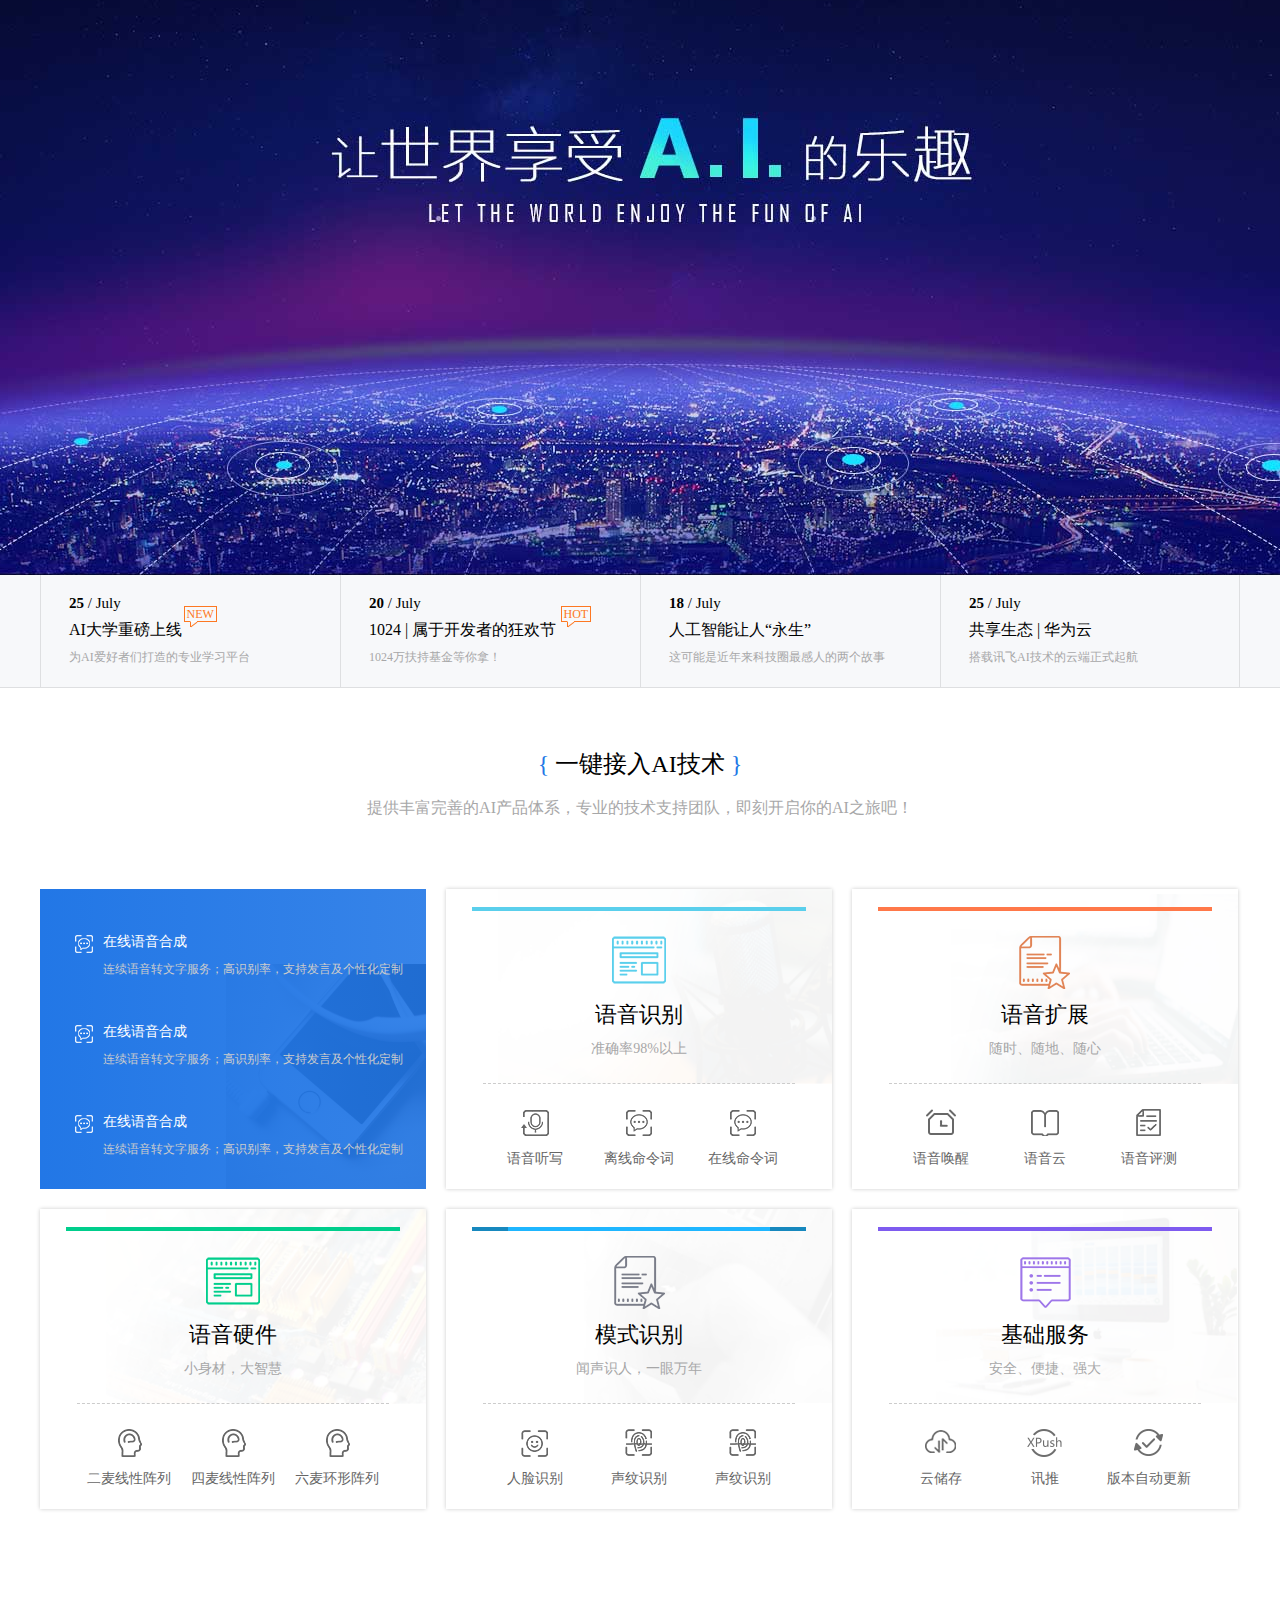
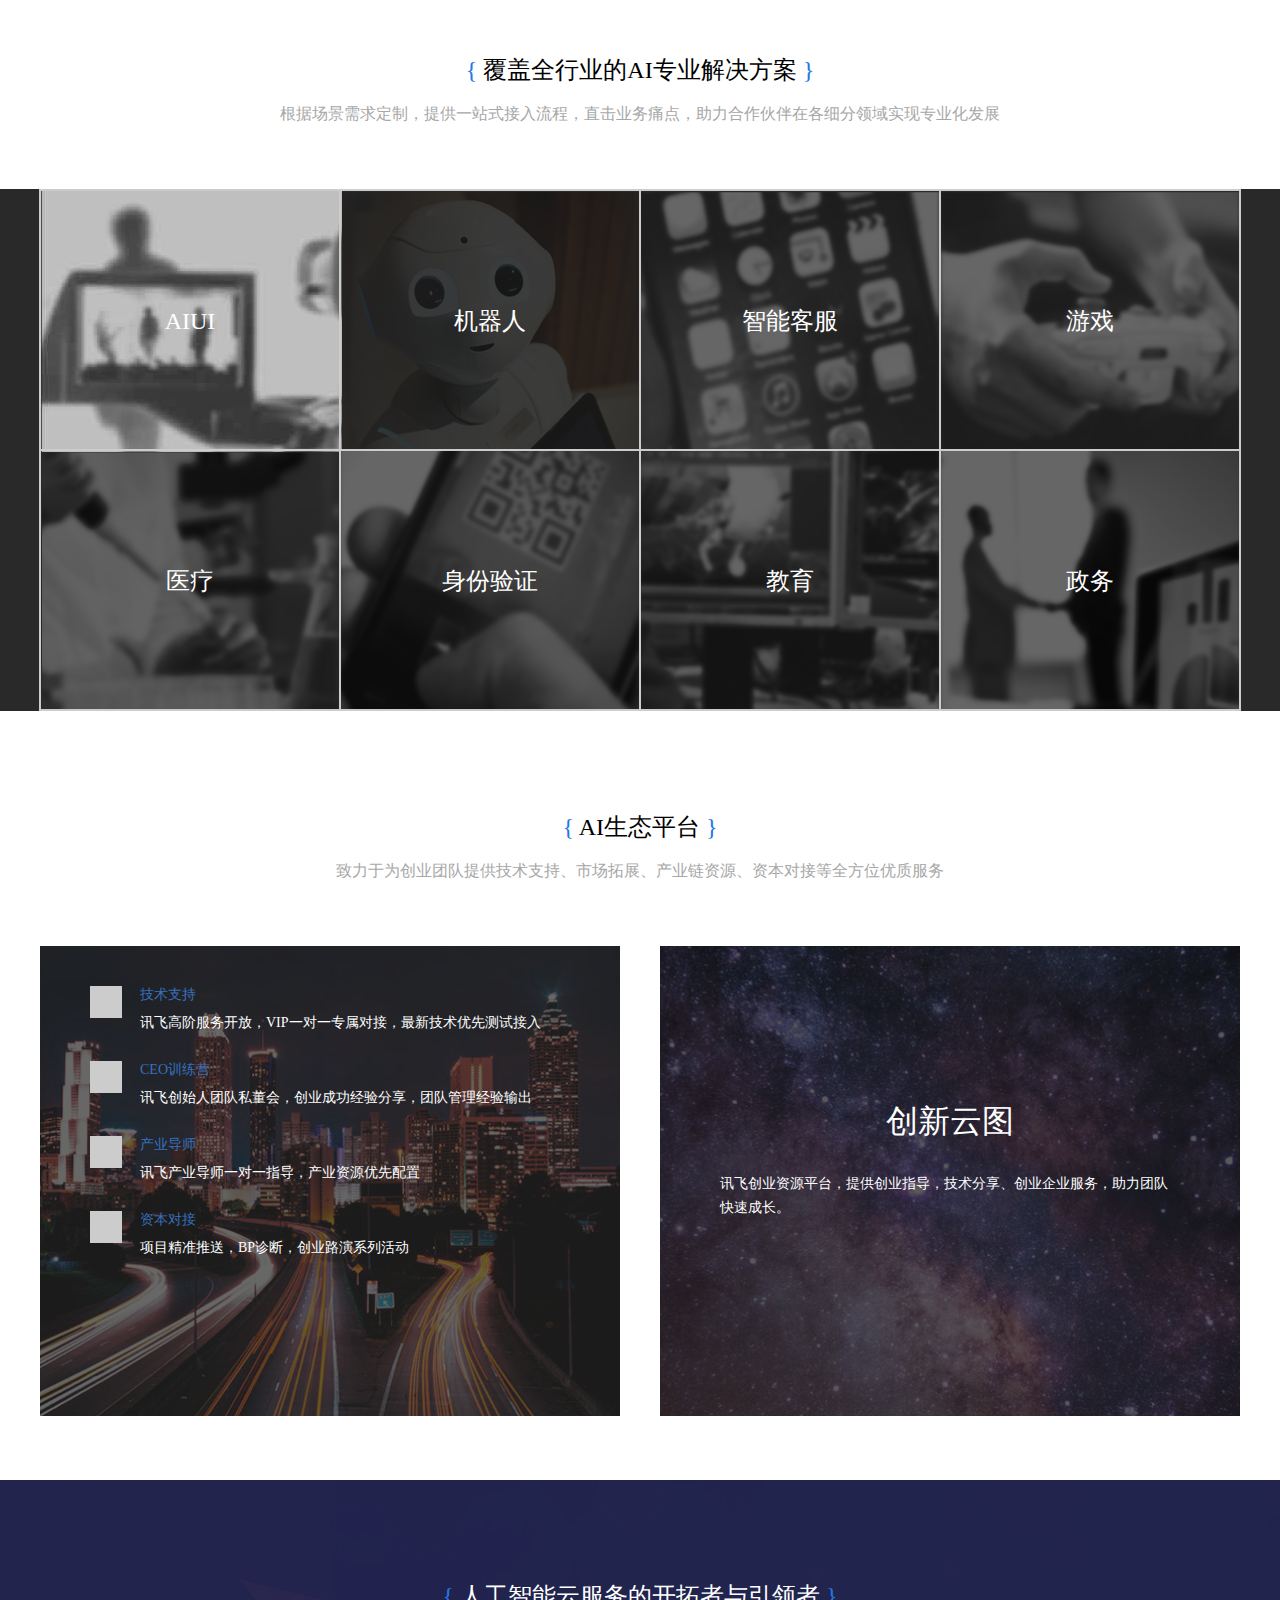
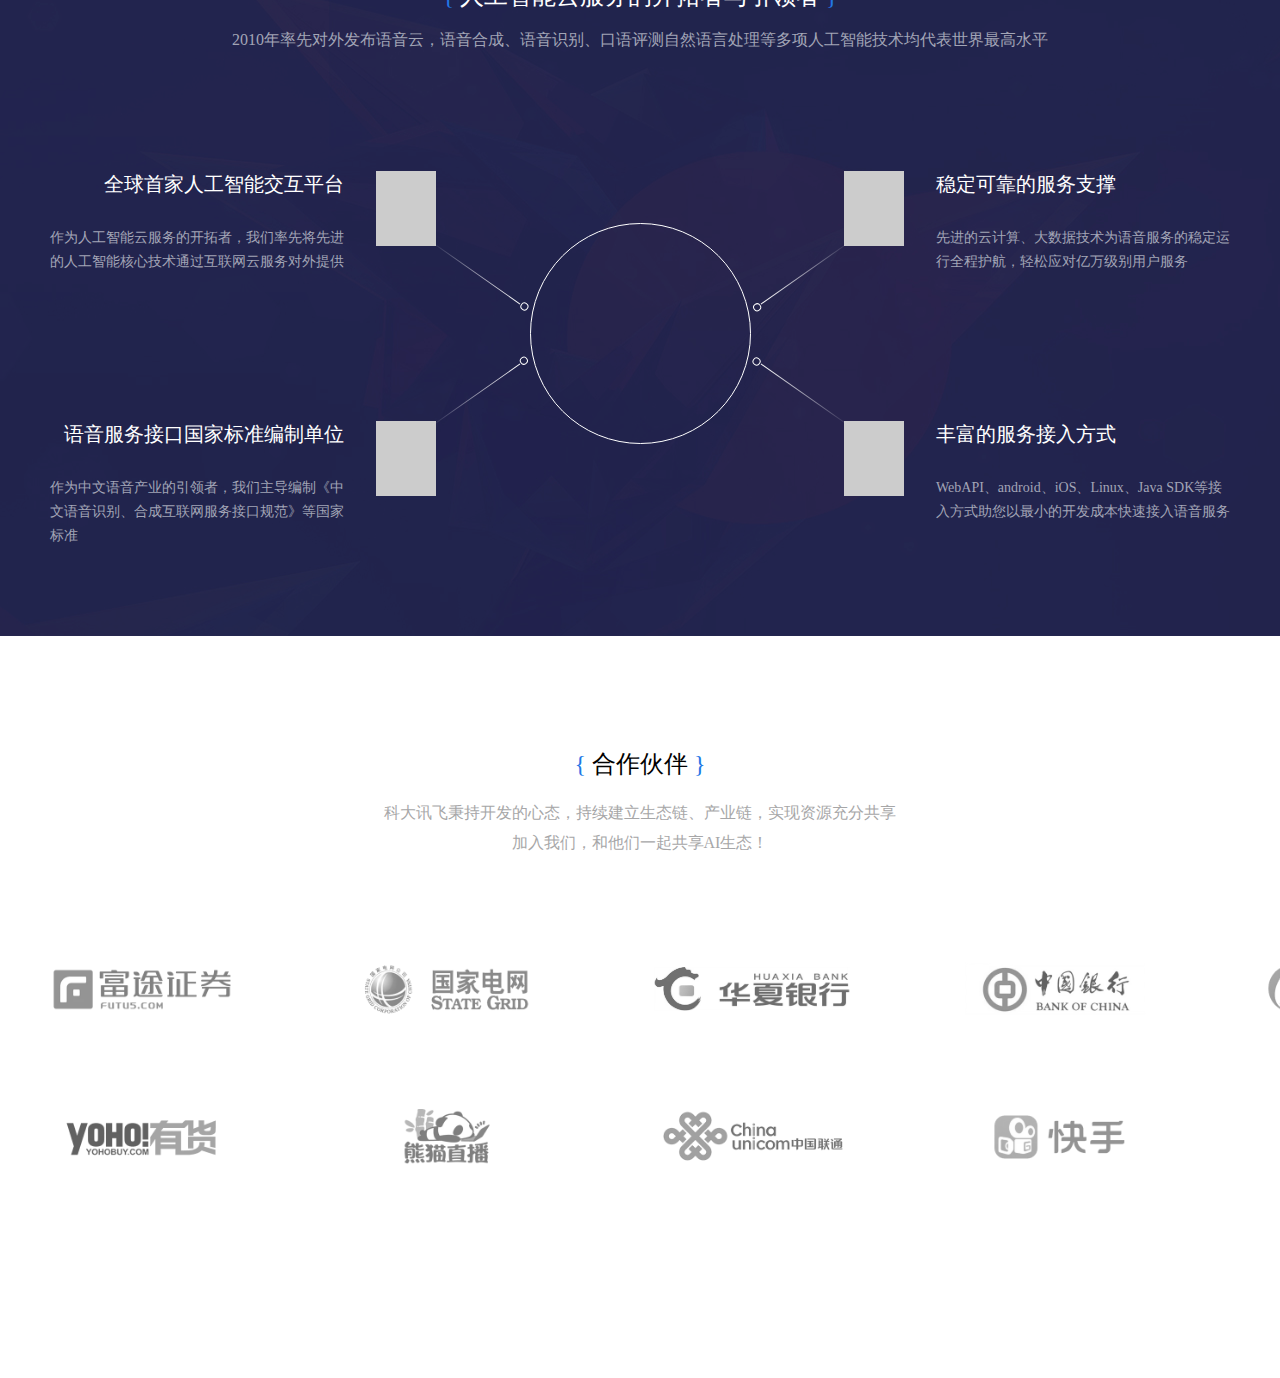
==== index.html @ ea8ce553 "create :wq" ====
<!DOCTYPE html>
<html lang="en">
<head>
    <meta charset="UTF-8">
    <title>Title</title>
    <link rel="stylesheet" type="text/css" href="css/index.css">
</head>
<body>
    <div class="banner"></div>
    <!-- 公告 -->
    <div class="notice">
        <ul class="notice-wrap">
            <li class="notice-elem">
                <a href="" class="elem-link">
                    <p class="day"><b>25</b> / July</p>
                    <span class="title">AI大学重磅上线<i class="icon">NEW</i></span>
                    <p class="info">为AI爱好者们打造的专业学习平台</p>
                </a>
            </li>
            <li class="notice-elem">
                <a href="" class="elem-link">
                    <p class="day"><b>20</b> / July</p>
                    <span class="title">1024 | 属于开发者的狂欢节<i class="icon">HOT</i></span>
                    <p class="info">1024万扶持基金等你拿！</p>
                </a>
            </li>
            <li class="notice-elem">
                <a href="" class="elem-link">
                    <p class="day"><b>18</b> / July</p>
                    <span class="title">人工智能让人“永生”</span>
                    <p class="info">这可能是近年来科技圈最感人的两个故事</p>
                </a>
            </li>
            <li class="notice-elem last">
                <a href="" class="elem-link">
                    <p class="day"><b>25</b> / July</p>
                    <span class="title">共享生态 | 华为云</span>
                    <p class="info">搭载讯飞AI技术的云端正式起航</p>
                </a>
            </li>
        </ul>
    </div>
    <!-- AI技术 -->
    <div class="ai-teck clearfix">
        <div class="ai-title">
            <h2 class="title-top">一键接入AI技术</h2>
            <p class="title-info">提供丰富完善的AI产品体系，专业的技术支持团队，即刻开启你的AI之旅吧！</p>
        </div>
        <ul class="teck-context">
            <li class="context-show">
                <ul class="show-wrap">
                    <li>
                        <a href="#" class="show-server">
                            <p class="server-name"><i class="icon-speech-synth"></i>在线语音合成</p>
                            <p class="sever-info">连续语音转文字服务；高识别率，支持发言及个性化定制</p>
                        </a>
                    </li>
                    <li>
                        <a href="#" class="show-server">
                            <p class="server-name"><i class="icon-speech-synth"></i>在线语音合成</p>
                            <p class="sever-info">连续语音转文字服务；高识别率，支持发言及个性化定制</p>
                        </a>
                    </li>
                    <li>
                        <a href="#" class="show-server">
                            <p class="server-name"><i class="icon-speech-synth"></i>在线语音合成</p>
                            <p class="sever-info">连续语音转文字服务；高识别率，支持发言及个性化定制</p>
                        </a>
                    </li>
                </ul>
            </li>
            <li class="sever-item speech-recog-bg">
                <div class="sever">
                    <div class="sever-logo voice-recog-logo"></div>
                    <div class="sever-title">语音识别</div>
                    <div class="sever-info">准确率98%以上</div>
                </div>
                <ul class="sever-detail">
                    <li class="detail-list">
                        <a href="" class="list-link">
                            <span class="icon icon-voice"></span>
                            <span class="list">语音听写</span>
                        </a>
                    </li>
                    <li class="detail-list">
                        <a href="" class="list-link">
                            <span class="icon icon-dialog"></span>
                            <span class="list">离线命令词</span>
                        </a>
                    </li>
                    <li class="detail-list">
                        <a href="" class="list-link">
                            <span class="icon icon-dialog"></span>
                            <span class="list">在线命令词</span>
                        </a>
                    </li>
                </ul>
            </li>
            <li class="sever-item speech-exten-bg">
                <div class="sever">
                    <div class="sever-logo speech-exten-logo"></div>
                    <div class="sever-title">语音扩展</div>
                    <div class="sever-info">随时、随地、随心</div>
                </div>
                <ul class="sever-detail">
                    <li class="detail-list">
                        <a href="" class="list-link">
                            <span class="icon icon-wakeup"></span>
                            <span class="list">语音唤醒</span>
                        </a>
                    </li>
                    <li class="detail-list">
                        <a href="" class="list-link">
                            <span class="icon icon-reading"></span>
                            <span class="list">语音云</span>
                        </a>
                    </li>
                    <li class="detail-list">
                        <a href="" class="list-link">
                            <span class="icon icon-evaluation"></span>
                            <span class="list">语音评测</span>
                        </a>
                    </li>
                </ul>
            </li>
            <li class="sever-item speech-hardware-bg">
                <div class="sever">
                    <div class="sever-logo speech-hardware-logo"></div>
                    <div class="sever-title">语音硬件</div>
                    <div class="sever-info">小身材，大智慧</div>
                </div>
                <ul class="sever-detail">
                    <li class="detail-list">
                        <a href="" class="list-link">
                            <span class="icon icon-ai-head"></span>
                            <span class="list">二麦线性阵列</span>
                        </a>
                    </li>
                    <li class="detail-list">
                        <a href="" class="list-link">
                            <span class="icon icon-ai-head"></span>
                            <span class="list">四麦线性阵列</span>
                        </a>
                    </li>
                    <li class="detail-list">
                        <a href="" class="list-link">
                            <span class="icon icon-ai-head"></span>
                            <span class="list">六麦环形阵列</span>
                        </a>
                    </li>
                </ul>
            </li>
            <li class="sever-item pattern-recog-bg">
                <div class="sever special-border">
                    <div class="sever-logo pattern-recog-logo"></div>
                    <div class="sever-title">模式识别</div>
                    <div class="sever-info">闻声识人，一眼万年</div>
                </div>
                <ul class="sever-detail">
                    <li class="detail-list">
                        <a href="" class="list-link">
                            <span class="icon icon-face-recog"></span>
                            <span class="list">人脸识别</span>
                        </a>
                    </li>
                    <li class="detail-list">
                        <a href="" class="list-link">
                            <span class="icon icon-voiceprint-recog"></span>
                            <span class="list">声纹识别</span>
                        </a>
                    </li>
                    <li class="detail-list">
                        <a href="" class="list-link">
                            <span class="icon icon-voiceprint-recog"></span>
                            <span class="list">声纹识别</span>
                        </a>
                    </li>
                </ul>
            </li>
            <li class="sever-item basic-service-bg">
                <div class="sever">
                    <div class="sever-logo basic-service-logo"></div>
                    <div class="sever-title">基础服务</div>
                    <div class="sever-info">安全、便捷、强大</div>
                </div>
                <ul class="sever-detail">
                    <li class="detail-list">
                        <a href="" class="list-link">
                            <span class="icon icon-storage"></span>
                            <span class="list">云储存</span>
                        </a>
                    </li>
                    <li class="detail-list">
                        <a href="" class="list-link">
                            <span class="icon icon-xunpush"></span>
                            <span class="list">讯推</span>
                        </a>
                    </li>
                    <li class="detail-list">
                        <a href="" class="list-link">
                            <span class="icon icon-update"></span>
                            <span class="list">版本自动更新</span>
                        </a>
                    </li>
                </ul>
            </li>
        </ul>
    </div>
    <!-- AI解决方案 -->
    <div class="ai-solution clearfix">
        <div class="ai-title">
            <h2 class="title-top">覆盖全行业的AI专业解决方案</h2>
            <p class="title-info">根据场景需求定制，提供一站式接入流程，直击业务痛点，助力合作伙伴在各细分领域实现专业化发展</p>
        </div>
        <div class="solution-wrap">
            <ul class="list-wrap">
                <li class="solution-item" style="background: url('images/ai-solution/aiui1.jpg')">
                    <div class="item-name">AIUI</div>
                    <div class="item-hide">
                        <p class="name">AIUI</p>
                        <p class="introduce">随着移动互联网的发展和物联网时代的到来，智能家居app应运而生。</p>
                        <a href="" class="detail">查看详情</a>
                    </div>
                </li>
                <li class="solution-item" style="background: url('images/ai-solution/robot.png')">
                    <div class="item-name">机器人</div>
                    <div class="item-hide">
                        <p class="name">机器人</p>
                        <p class="introduce">随着移动互联网的发展和物联网时代的到来，智能家居app应运而生。</p>
                        <a href="" class="detail">查看详情</a>
                    </div>
                </li>
                <li class="solution-item" style="background: url('images/ai-solution/custom-service.png')">
                    <div class="item-name">智能客服</div>
                    <div class="item-hide">
                        <p class="name">智能客服</p>
                        <p class="introduce">随着移动互联网的发展和物联网时代的到来，智能家居app应运而生。</p>
                        <a href="" class="detail">查看详情</a>
                    </div>
                </li>
                <li class="solution-item" style="background: url('images/ai-solution/game.png')">
                    <div class="item-name">游戏</div>
                    <div class="item-hide">
                        <p class="name">游戏</p>
                        <p class="introduce">随着移动互联网的发展和物联网时代的到来，智能家居app应运而生。</p>
                        <a href="" class="detail">查看详情</a>
                    </div>
                </li>
                <li class="solution-item" style="background: url('images/ai-solution/medical.png')">
                    <div class="item-name">医疗</div>
                    <div class="item-hide">
                        <p class="name">医疗</p>
                        <p class="introduce">随着移动互联网的发展和物联网时代的到来，智能家居app应运而生。</p>
                        <a href="" class="detail">查看详情</a>
                    </div>
                </li>
                <li class="solution-item" style="background: url('images/ai-solution/authentication.png')">
                    <div class="item-name">身份验证</div>
                    <div class="item-hide">
                        <p class="name">身份验证</p>
                        <p class="introduce">随着移动互联网的发展和物联网时代的到来，智能家居app应运而生。</p>
                        <a href="" class="detail">查看详情</a>
                    </div>
                </li>
                <li class="solution-item" style="background: url('images/ai-solution/education.png')">
                    <div class="item-name">教育</div>
                    <div class="item-hide">
                        <p class="name">教育</p>
                        <p class="introduce">随着移动互联网的发展和物联网时代的到来，智能家居app应运而生。</p>
                        <a href="" class="detail">查看详情</a>
                    </div>
                </li>
                <li class="solution-item" style="background: url('images/ai-solution/government.png')">
                    <div class="item-name">政务</div>
                    <div class="item-hide">
                        <p class="name">政务</p>
                        <p class="introduce">随着移动互联网的发展和物联网时代的到来，智能家居app应运而生。</p>
                        <a href="" class="detail">查看详情</a>
                    </div>
                </li>
            </ul>
        </div>
    </div>
    <!-- AI生态平台 -->
    <div class="ai-ecol-platform clearfix">
        <div class="ai-title">
            <h2 class="title-top">AI生态平台</h2>
            <p class="title-info">致力于为创业团队提供技术支持、市场拓展、产业链资源、资本对接等全方位优质服务</p>
        </div>
        <div class="introduce">
            <ul class="list-wrap">
                <li class="intro-list">
                    <a href="" class="list">
                        <i class="icon"></i>
                        <div class="content">
                            <p class="title">技术支持</p>
                            <p class="info">讯飞高阶服务开放，VIP一对一专属对接，最新技术优先测试接入</p>
                        </div>
                    </a>
                </li>
                <li class="intro-list">
                    <a href="" class="list">
                        <i class="icon"></i>
                        <div class="content">
                            <p class="title">CEO训练营</p>
                            <p class="info">讯飞创始人团队私董会，创业成功经验分享，团队管理经验输出</p>
                        </div>
                    </a>
                </li>
                <li class="intro-list">
                    <a href="" class="list">
                        <i class="icon"></i>
                        <div class="content">
                            <p class="title">产业导师</p>
                            <p class="info">讯飞产业导师一对一指导，产业资源优先配置</p>
                        </div>
                    </a>
                </li>
                <li class="intro-list">
                    <a href="" class="list">
                        <i class="icon"></i>
                        <div class="content">
                            <p class="title">资本对接</p>
                            <p class="info">项目精准推送，BP诊断，创业路演系列活动</p>
                        </div>
                    </a>
                </li>
            </ul>
        </div>
        <div class="nephogram">
            <div style="width: 100%;height: 100%;background: rgba(20,20,20,0.7)">
                <p class="title">创新云图</p>
                <p class="info">讯飞创业资源平台，提供创业指导，技术分享、创业企业服务，助力团队快速成长。</p>
            </div>
        </div>
    </div>
    <!-- 技术优势 -->
    <div class="teck-advantage">
        <div class="ai-title">
            <h2 class="title-top">人工智能云服务的开拓者与引领者</h2>
            <p class="title-info">2010年率先对外发布语音云，语音合成、语音识别、口语评测自然语言处理等多项人工智能技术均代表世界最高水平</p>
        </div>
        <div class="features clearfix">
            <div class="left-part">
                <div class="feature">
                    <div class="detail">
                        <p class="title">全球首家人工智能交互平台</p>
                        <p class="info">作为人工智能云服务的开拓者，我们率先将先进的人工智能核心技术通过互联网云服务对外提供</p>
                    </div>
                    <i class="icon"></i>
                    <div class="line left-top"></div>
                </div>
                <div class="feature">
                    <div class="detail">
                        <p class="title">语音服务接口国家标准编制单位</p>
                        <p class="info">作为中文语音产业的引领者，我们主导编制《中文语音识别、合成互联网服务接口规范》等国家标准</p>
                    </div>
                    <i class="icon"></i>
                    <div class="line left-bottom"></div>
                </div>
            </div>
            <div class="right-part">
                <div class="feature">
                    <div class="detail">
                        <p class="title">稳定可靠的服务支撑</p>
                        <p class="info">先进的云计算、大数据技术为语音服务的稳定运行全程护航，轻松应对亿万级别用户服务</p>
                    </div>
                    <i class="icon"></i>
                    <div class="line right-top"></div>
                </div>
                <div class="feature">
                    <div class="detail">
                        <p class="title">丰富的服务接入方式</p>
                        <p class="info">WebAPI、android、iOS、Linux、Java SDK等接入方式助您以最小的开发成本快速接入语音服务</p>
                    </div>
                    <i class="icon"></i>
                    <div class="line right-bottom"></div>
                </div>
            </div>
            <div class="center-circle"></div>
        </div>
    </div>
    <!-- 合作伙伴 -->
    <div class="partners">
        <div class="ai-title">
            <h2 class="title-top">合作伙伴</h2>
            <p class="title-info">科大讯飞秉持开发的心态，持续建立生态链、产业链，实现资源充分共享<br/>加入我们，和他们一起共享AI生态！</p>
        </div>
        <ul class="partner-wrap">
            <li class="name"><img src="images/partners/futus.png"/></li>
            <li class="name"><img src="images/partners/state grid.png"/></li>
            <li class="name"><img src="images/partners/huaxia bank.png"/></li>
            <li class="name"><img src="images/partners/bank of china.png"/></li>
            <li class="name"><img src="images/partners/gf securities.png"/></li>
            <li class="name"><img src="images/partners/webank.png"/></li>
            <li class="name"><img src="images/partners/yohobuy.png"/></li>
            <li class="name"><img src="images/partners/pander live.png"/></li>
            <li class="name"><img src="images/partners/china unicom.png"/></li>
            <li class="name"><img src="images/partners/kuaishou.png"/></li>
            <li class="name"><img src="images/partners/dianping.png"/></li>
            <li class="name"><img src="images/partners/didi.png"/></li>
        </ul>
    </div>
</body>
</html>
---- css/index.css ----
@charset "UTF-8";
* {
  padding: 0;
  margin: 0; }

ul li {
  list-style: none; }

a {
  text-decoration: none;
  color: #000; }

.clearfix:after {
  content: "";
  display: block;
  height: 0;
  clear: both; }

/*小标题公共样式 */
.ai-title {
  width: 100%; }
  .ai-title .title-top {
    width: 100%;
    font-size: 24px;
    text-align: center;
    font-weight: 500; }
    .ai-title .title-top:before {
      content: "{ ";
      color: #2277e6; }
    .ai-title .title-top:after {
      content: " }";
      color: #2277e6; }
  .ai-title .title-info {
    width: 100%;
    margin-top: 18px;
    color: #a7a7a8;
    font-size: 16px;
    text-align: center; }

/*轮播图 */
.banner {
  width: 100%;
  height: 575px;
  background: url("../images/banner.jpg") no-repeat bottom center; }

/*公告区 */
.notice {
  width: 100%;
  height: 112px;
  border-bottom: 1px solid #dedfe1;
  background: #f7f8fa; }
  .notice .notice-wrap {
    width: 1200px;
    height: 100%;
    margin: 0 auto; }
    .notice .notice-wrap .notice-elem {
      display: block;
      box-sizing: border-box;
      float: left;
      width: 300px;
      height: 100%;
      padding: 20px 0 0 28px;
      border-left: 1px solid #dedfe1; }
      .notice .notice-wrap .notice-elem .elem-link {
        display: block;
        width: 100%;
        height: 100%; }
        .notice .notice-wrap .notice-elem .elem-link .day {
          font-size: 15px;
          margin-bottom: 8px; }
        .notice .notice-wrap .notice-elem .elem-link .title {
          position: relative;
          font-size: 16px; }
          .notice .notice-wrap .notice-elem .elem-link .title .icon {
            position: absolute;
            right: -35px;
            top: -15px;
            height: 14px;
            padding: 0 2px;
            color: #fd7822;
            border: 1px solid;
            font-size: 12px;
            font-style: normal;
            text-align: center;
            line-height: 14px; }
            .notice .notice-wrap .notice-elem .elem-link .title .icon:before {
              content: "";
              position: absolute;
              left: 5px;
              bottom: -6px;
              width: 6px;
              height: 5px;
              border-left: 1px solid;
              border-top: 1px solid #fff; }
            .notice .notice-wrap .notice-elem .elem-link .title .icon:after {
              content: "";
              position: absolute;
              left: 5px;
              bottom: -4px;
              width: 8px;
              border-top: 1px solid;
              transform: rotateZ(-38deg); }
        .notice .notice-wrap .notice-elem .elem-link .info {
          margin-top: 8px;
          color: #a7a7a8;
          font-size: 12px; }
      .notice .notice-wrap .notice-elem:hover {
        background: #fff; }
        .notice .notice-wrap .notice-elem:hover .title {
          color: #2277e6; }
    .notice .notice-wrap .last {
      border-right: 1px solid #dedfe1; }

/*一键接入AI技术 */
.ai-teck {
  width: 1200px;
  margin: 60px auto 0 auto; }
  .ai-teck .teck-context {
    width: 100%;
    height: 620px;
    margin-top: 50px; }
    .ai-teck .teck-context .context-show {
      float: left;
      box-sizing: border-box;
      width: 386px;
      height: 300px;
      margin-top: 20px;
      overflow: hidden;
      background: url("../images/ai-teck/136-340x400.jpg") 186px 75px no-repeat;
      background-size: 200px; }
      .ai-teck .teck-context .context-show .show-wrap {
        width: 100%;
        height: 100%;
        padding: 18px 0 0 16px;
        background: linear-gradient(to right, #2277e6, rgba(34, 119, 230, 0.9)); }
        .ai-teck .teck-context .context-show .show-wrap .show-server {
          display: block;
          box-sizing: border-box;
          height: 90px;
          padding: 24px 0 0 15px;
          border-left: 2px solid transparent; }
          .ai-teck .teck-context .context-show .show-wrap .show-server .server-name {
            height: 22px;
            color: #fff;
            font-size: 14px;
            line-height: 22px; }
            .ai-teck .teck-context .context-show .show-wrap .show-server .server-name .icon-speech-synth {
              display: inline-block;
              vertical-align: middle;
              width: 22px;
              height: 22px;
              margin-right: 8px;
              background: url("../images/icons.png") -26px -10px; }
          .ai-teck .teck-context .context-show .show-wrap .show-server .sever-info {
            margin: 8px 0 0 30px;
            color: #ccc;
            font-size: 12px; }
          .ai-teck .teck-context .context-show .show-wrap .show-server:hover {
            border-left: 2px solid #fff;
            background: linear-gradient(to right, rgba(255, 255, 255, 0.1), rgba(255, 255, 255, 0)); }
    .ai-teck .teck-context .sever-item {
      float: left;
      box-sizing: border-box;
      width: 386px;
      height: 300px;
      padding-top: 18px;
      margin: 20px 0 0 20px;
      box-shadow: 0 0 4px #ccc;
      overflow: hidden; }
      .ai-teck .teck-context .sever-item .sever {
        width: 334px;
        margin: 0 auto;
        border-top: 4px solid #5acfec; }
        .ai-teck .teck-context .sever-item .sever .sever-logo {
          width: 54px;
          height: 54px;
          margin: 25px auto 10px auto;
          background-image: url("../images/icons.png"); }
        .ai-teck .teck-context .sever-item .sever .sever-title {
          color: #000;
          font-size: 22px;
          font-weight: 500;
          text-align: center; }
        .ai-teck .teck-context .sever-item .sever .sever-info {
          margin-top: 10px;
          color: #a7a7a8;
          font-size: 14px;
          text-align: center; }
        .ai-teck .teck-context .sever-item .sever .voice-recog-logo {
          background-position: -295px -112px; }
        .ai-teck .teck-context .sever-item .sever .speech-exten-logo {
          background-position: -213px -187px; }
        .ai-teck .teck-context .sever-item .sever .speech-hardware-logo {
          background-position: -211px -108px; }
        .ai-teck .teck-context .sever-item .sever .pattern-recog-logo {
          background-position: -296px -187px; }
        .ai-teck .teck-context .sever-item .sever .basic-service-logo {
          background-position: -209px -34px; }
      .ai-teck .teck-context .sever-item .special-border {
        position: relative;
        border-top: 4px solid #1fb6ff; }
        .ai-teck .teck-context .sever-item .special-border:before {
          content: "";
          position: absolute;
          left: 0;
          top: -4px;
          width: 36px;
          border-top: 4px solid #1788be; }
        .ai-teck .teck-context .sever-item .special-border:after {
          content: "";
          position: absolute;
          right: 0;
          top: -4px;
          width: 36px;
          border-top: 4px solid #1788be; }
      .ai-teck .teck-context .sever-item .sever-detail {
        width: 312px;
        height: 90px;
        margin: 25px auto 0 auto;
        border-top: 1px dashed #ccc; }
        .ai-teck .teck-context .sever-item .sever-detail .detail-list {
          float: left;
          width: 104px;
          height: 100%; }
          .ai-teck .teck-context .sever-item .sever-detail .detail-list .list-link {
            display: block;
            width: 100%;
            height: 66px;
            padding-top: 24px;
            color: #666;
            text-align: center; }
            .ai-teck .teck-context .sever-item .sever-detail .detail-list .list-link .icon {
              display: block;
              width: 36px;
              height: 30px;
              margin: 0 auto;
              background-image: url("../images/icons.png"); }
            .ai-teck .teck-context .sever-item .sever-detail .detail-list .list-link .list {
              display: block;
              margin-top: 12px;
              font-size: 14px;
              text-align: center; }
            .ai-teck .teck-context .sever-item .sever-detail .detail-list .list-link:hover {
              background: rgba(200, 200, 200, 0.3); }
          .ai-teck .teck-context .sever-item .sever-detail .detail-list .icon-voice {
            background-position: -87px -14px; }
          .ai-teck .teck-context .sever-item .sever-detail .detail-list .icon-face-recog {
            background-position: -152px -61px; }
          .ai-teck .teck-context .sever-item .sever-detail .detail-list .icon-dialog {
            background-position: -88px -62px; }
          .ai-teck .teck-context .sever-item .sever-detail .detail-list .icon-wakeup {
            background-position: -90px -102px; }
          .ai-teck .teck-context .sever-item .sever-detail .detail-list .icon-reading {
            background-position: -89px -152px; }
          .ai-teck .teck-context .sever-item .sever-detail .detail-list .icon-evaluation {
            background-position: -86px -212px; }
          .ai-teck .teck-context .sever-item .sever-detail .detail-list .icon-ai-head {
            background-position: -152px -15px; }
          .ai-teck .teck-context .sever-item .sever-detail .detail-list .icon-voiceprint-recog {
            background-position: -152px -105px; }
          .ai-teck .teck-context .sever-item .sever-detail .detail-list .icon-storage {
            background-position: -150px -158px; }
          .ai-teck .teck-context .sever-item .sever-detail .detail-list .icon-xunpush {
            background-position: -152px -210px; }
          .ai-teck .teck-context .sever-item .sever-detail .detail-list .icon-update {
            background-position: -23px -214px; }
    .ai-teck .teck-context .speech-recog-bg {
      background: url("../images/ai-teck/speech-recognition.png") 52px 0/381px no-repeat; }
    .ai-teck .teck-context .speech-exten-bg {
      background: url("../images/ai-teck/speech-extensions.png") 99px 0/312px no-repeat; }
      .ai-teck .teck-context .speech-exten-bg .sever {
        border-top: 4px solid #ff7849; }
    .ai-teck .teck-context .speech-hardware-bg {
      margin-left: 0;
      background: url("../images/ai-teck/speech-hardware.png") 66px 0/320px no-repeat; }
      .ai-teck .teck-context .speech-hardware-bg .sever {
        border-top: 4px solid #00ce8c; }
    .ai-teck .teck-context .pattern-recog-bg {
      background: url("../images/ai-teck/pattern-recognition.png") 138px 0/248px no-repeat; }
    .ai-teck .teck-context .basic-service-bg {
      background: url("../images/ai-teck/basic-service.png") 84px 0/301px no-repeat; }
      .ai-teck .teck-context .basic-service-bg .sever {
        border-top: 4px solid #7e5bef; }

/*AI解决方案 */
.ai-solution {
  width: 100%;
  margin-top: 145px; }
  .ai-solution .solution-wrap {
    width: 100%;
    margin-top: 64px;
    background: #292929; }
    .ai-solution .solution-wrap .list-wrap {
      width: 1200px;
      height: 520px;
      margin: 0 auto;
      border: 1px solid #ccc; }
      .ai-solution .solution-wrap .list-wrap .solution-item {
        position: relative;
        float: left;
        box-sizing: border-box;
        width: 300px;
        height: 260px;
        border: 1px solid #ccc;
        color: #fff; }
        .ai-solution .solution-wrap .list-wrap .solution-item:hover .item-name {
          display: none; }
        .ai-solution .solution-wrap .list-wrap .solution-item:hover .item-hide {
          top: 0;
          visibility: visible; }
        .ai-solution .solution-wrap .list-wrap .solution-item .item-name {
          height: 260px;
          font-size: 24px;
          text-align: center;
          line-height: 260px; }
        .ai-solution .solution-wrap .list-wrap .solution-item .item-hide {
          position: absolute;
          visibility: hidden;
          top: 100%;
          left: -1px;
          width: 298px;
          height: 258px;
          border: 1px solid transparent;
          background: rgba(31, 83, 190, 0.65);
          transition: top 0.3s linear; }
          .ai-solution .solution-wrap .list-wrap .solution-item .item-hide .name {
            padding-top: 36px;
            margin-bottom: 24px;
            font-size: 24px;
            text-align: center; }
          .ai-solution .solution-wrap .list-wrap .solution-item .item-hide .introduce {
            padding: 0 24px;
            margin-bottom: 40px;
            font-size: 12px;
            line-height: 24px; }
          .ai-solution .solution-wrap .list-wrap .solution-item .item-hide .detail {
            display: block;
            box-sizing: border-box;
            width: 135px;
            height: 40px;
            margin: 0 auto;
            border: 1px solid #fff;
            border-radius: 4px;
            color: #fff;
            font-size: 12px;
            text-align: center;
            line-height: 40px; }

/*AI生态平台 */
.ai-ecol-platform {
  position: relative;
  width: 1200px;
  padding: 100px 0 64px 0;
  margin: 0 auto;
  background: #fff; }
  .ai-ecol-platform .ai-title {
    margin-bottom: 64px; }
  .ai-ecol-platform .introduce {
    float: left;
    box-sizing: border-box;
    width: 580px;
    height: 470px;
    background: url("../images/ecol-platform/introduce-bg.png") no-repeat;
    background-size: 100% 100%; }
    .ai-ecol-platform .introduce .list-wrap {
      box-sizing: border-box;
      width: 100%;
      height: 100%;
      padding: 40px 0 0 50px;
      background: rgba(38, 38, 38, 0.7); }
      .ai-ecol-platform .introduce .list-wrap .intro-list {
        display: block;
        height: 50px;
        margin-bottom: 25px; }
        .ai-ecol-platform .introduce .list-wrap .intro-list .list {
          display: block;
          height: 100%; }
          .ai-ecol-platform .introduce .list-wrap .intro-list .list .icon {
            float: left;
            width: 32px;
            height: 32px;
            margin: 0 18px 18px 0;
            background: #ccc; }
          .ai-ecol-platform .introduce .list-wrap .intro-list .list .content {
            float: left;
            height: 50px;
            font-size: 14px; }
            .ai-ecol-platform .introduce .list-wrap .intro-list .list .content .title {
              margin-bottom: 10px;
              color: #3770bd; }
            .ai-ecol-platform .introduce .list-wrap .intro-list .list .content .info {
              color: #fff; }
  .ai-ecol-platform .nephogram {
    float: left;
    width: 580px;
    height: 470px;
    margin-left: 40px;
    color: #fff;
    background: url("../images/ecol-platform/nebula.png") no-repeat;
    background-size: 100% 100%; }
    .ai-ecol-platform .nephogram .title {
      padding: 154px 0 28px 0;
      font-size: 32px;
      font-weight: 500;
      text-align: center; }
    .ai-ecol-platform .nephogram .info {
      padding: 0 60px;
      font-size: 14px;
      line-height: 24px; }

/*技术优势 */
.teck-advantage {
  position: relative;
  box-sizing: border-box;
  width: 100%;
  height: 756px;
  background: rgba(22, 34, 97, 0.4); }
  .teck-advantage:before {
    content: "";
    position: absolute;
    z-index: -1;
    top: 0;
    left: 0;
    width: 100%;
    height: 100%;
    background: url("../images/teck-advantage/bg25.png") bottom center/1920px 817px no-repeat; }
  .teck-advantage .ai-title {
    padding-top: 100px; }
    .teck-advantage .ai-title .title-top {
      color: #fff; }
    .teck-advantage .ai-title .title-info {
      color: #a2a5b6; }
  .teck-advantage .features {
    position: relative;
    width: 1200px;
    margin: 120px auto 0 auto; }
    .teck-advantage .features .feature {
      position: relative;
      height: 120px;
      margin-bottom: 130px; }
      .teck-advantage .features .feature .detail {
        float: left;
        width: 294px; }
        .teck-advantage .features .feature .detail .title {
          color: #fff;
          font-size: 20px;
          font-weight: 500;
          text-align: right; }
        .teck-advantage .features .feature .detail .info {
          margin-top: 28px;
          color: #a2a5b6;
          font-size: 14px;
          line-height: 24px; }
      .teck-advantage .features .feature .icon {
        float: right;
        width: 60px;
        height: 75px;
        background: #ccc; }
      .teck-advantage .features .feature .line {
        position: absolute;
        width: 110px;
        height: 1px;
        background: linear-gradient(to right, white, rgba(255, 255, 255, 0)); }
        .teck-advantage .features .feature .line:before {
          content: "";
          position: absolute;
          top: -3px;
          left: -9px;
          width: 6px;
          height: 6px;
          border: 1px solid #fff;
          border-radius: 50%; }
      .teck-advantage .features .feature .left-top {
        right: -94px;
        bottom: 18px;
        transform: rotateZ(-145deg); }
      .teck-advantage .features .feature .left-bottom {
        right: -94px;
        top: -26px;
        transform: rotateZ(145deg); }
      .teck-advantage .features .feature .right-top {
        left: -93px;
        bottom: 18px;
        transform: rotateZ(-35deg); }
      .teck-advantage .features .feature .right-bottom {
        left: -93px;
        top: -26px;
        transform: rotateZ(35deg); }
    .teck-advantage .features .left-part {
      float: left;
      width: 386px;
      margin-left: 10px; }
    .teck-advantage .features .right-part {
      float: right;
      width: 386px;
      margin-right: 10px; }
      .teck-advantage .features .right-part .detail {
        float: right; }
        .teck-advantage .features .right-part .detail .title {
          text-align: left; }
      .teck-advantage .features .right-part .icon {
        float: left; }
    .teck-advantage .features .center-circle {
      position: absolute;
      top: 52px;
      left: 50%;
      width: 219px;
      height: 219px;
      margin-left: -110px;
      border: 1px solid #fff;
      border-radius: 50%; }

/*合作伙伴 */
.partners {
  width: 100%;
  height: 630px;
  margin-top: 112px; }
  .partners .title-info {
    line-height: 30px; }
  .partners .partner-wrap {
    width: 1800px;
    height: 300px;
    margin-top: 80px; }
    .partners .partner-wrap .name {
      float: left;
      width: 300px;
      height: 100px;
      margin-bottom: 50px; }

/*# sourceMappingURL=index.css.map */
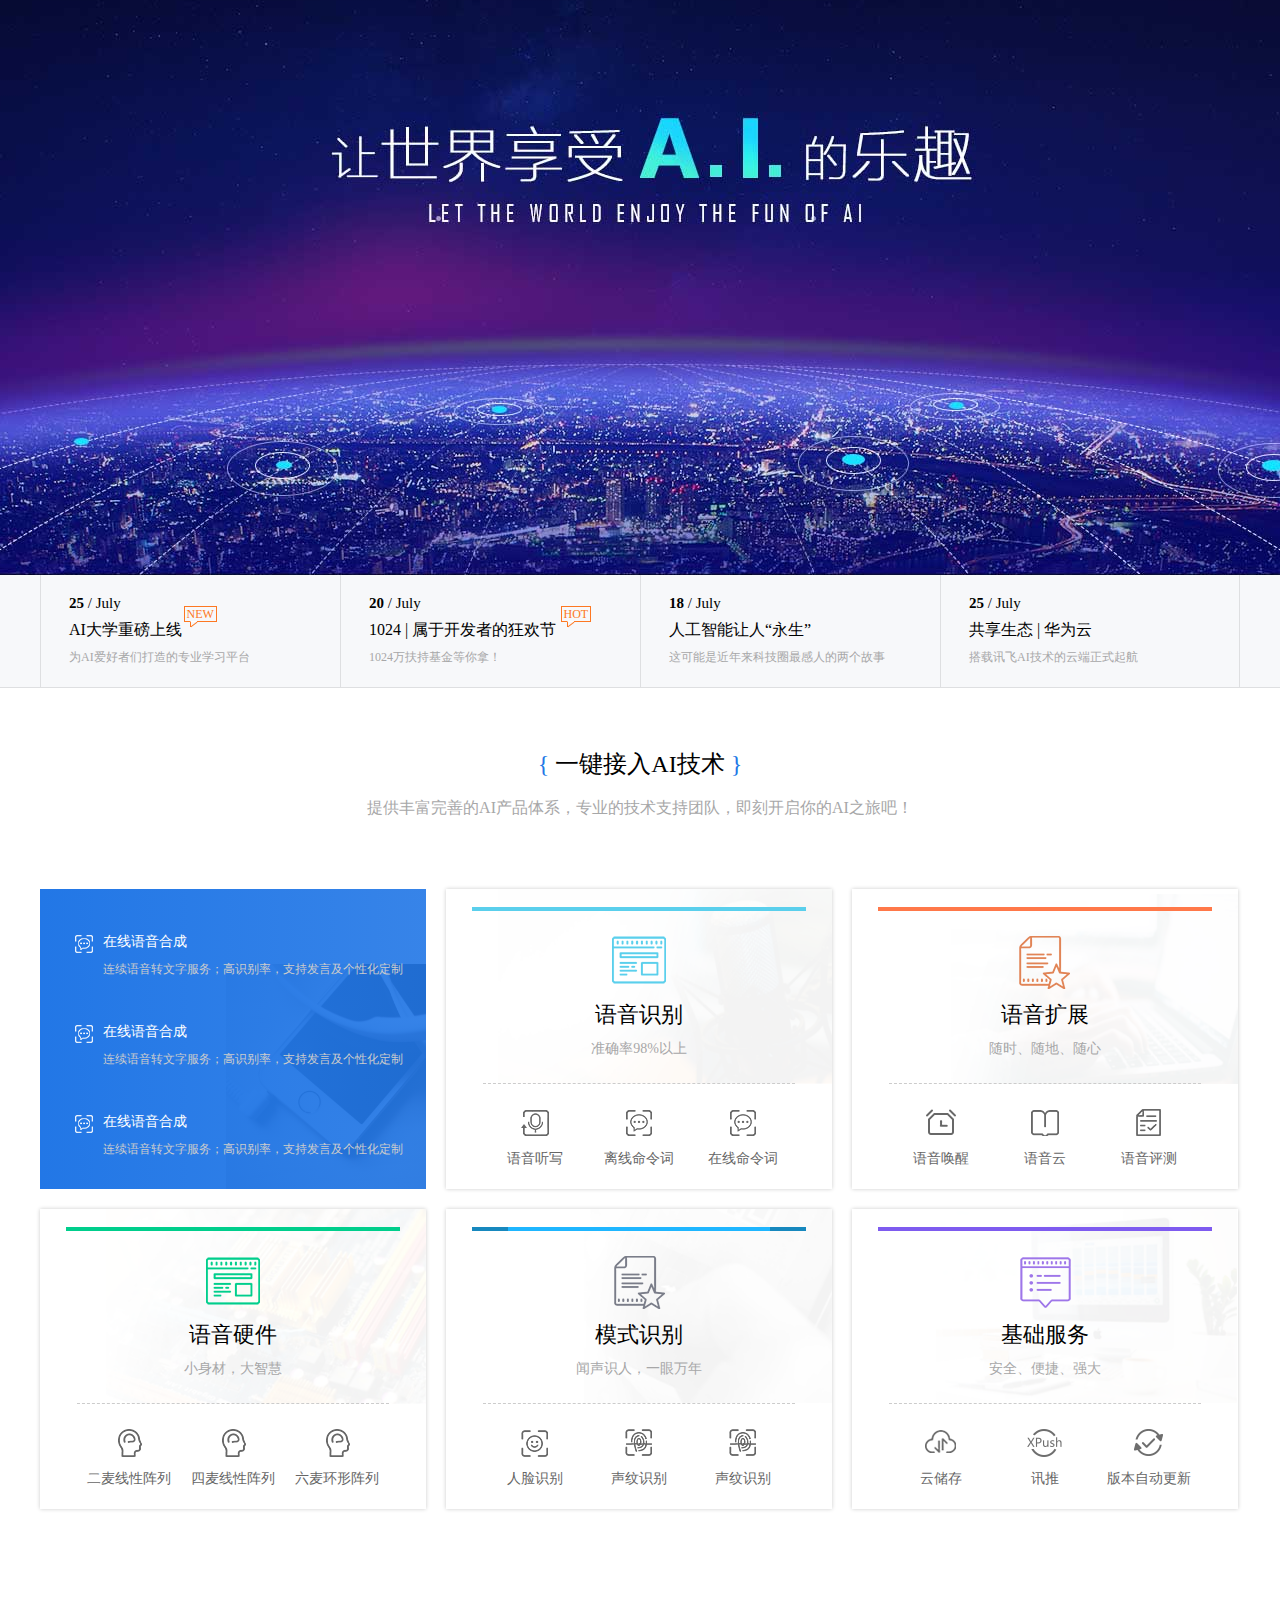
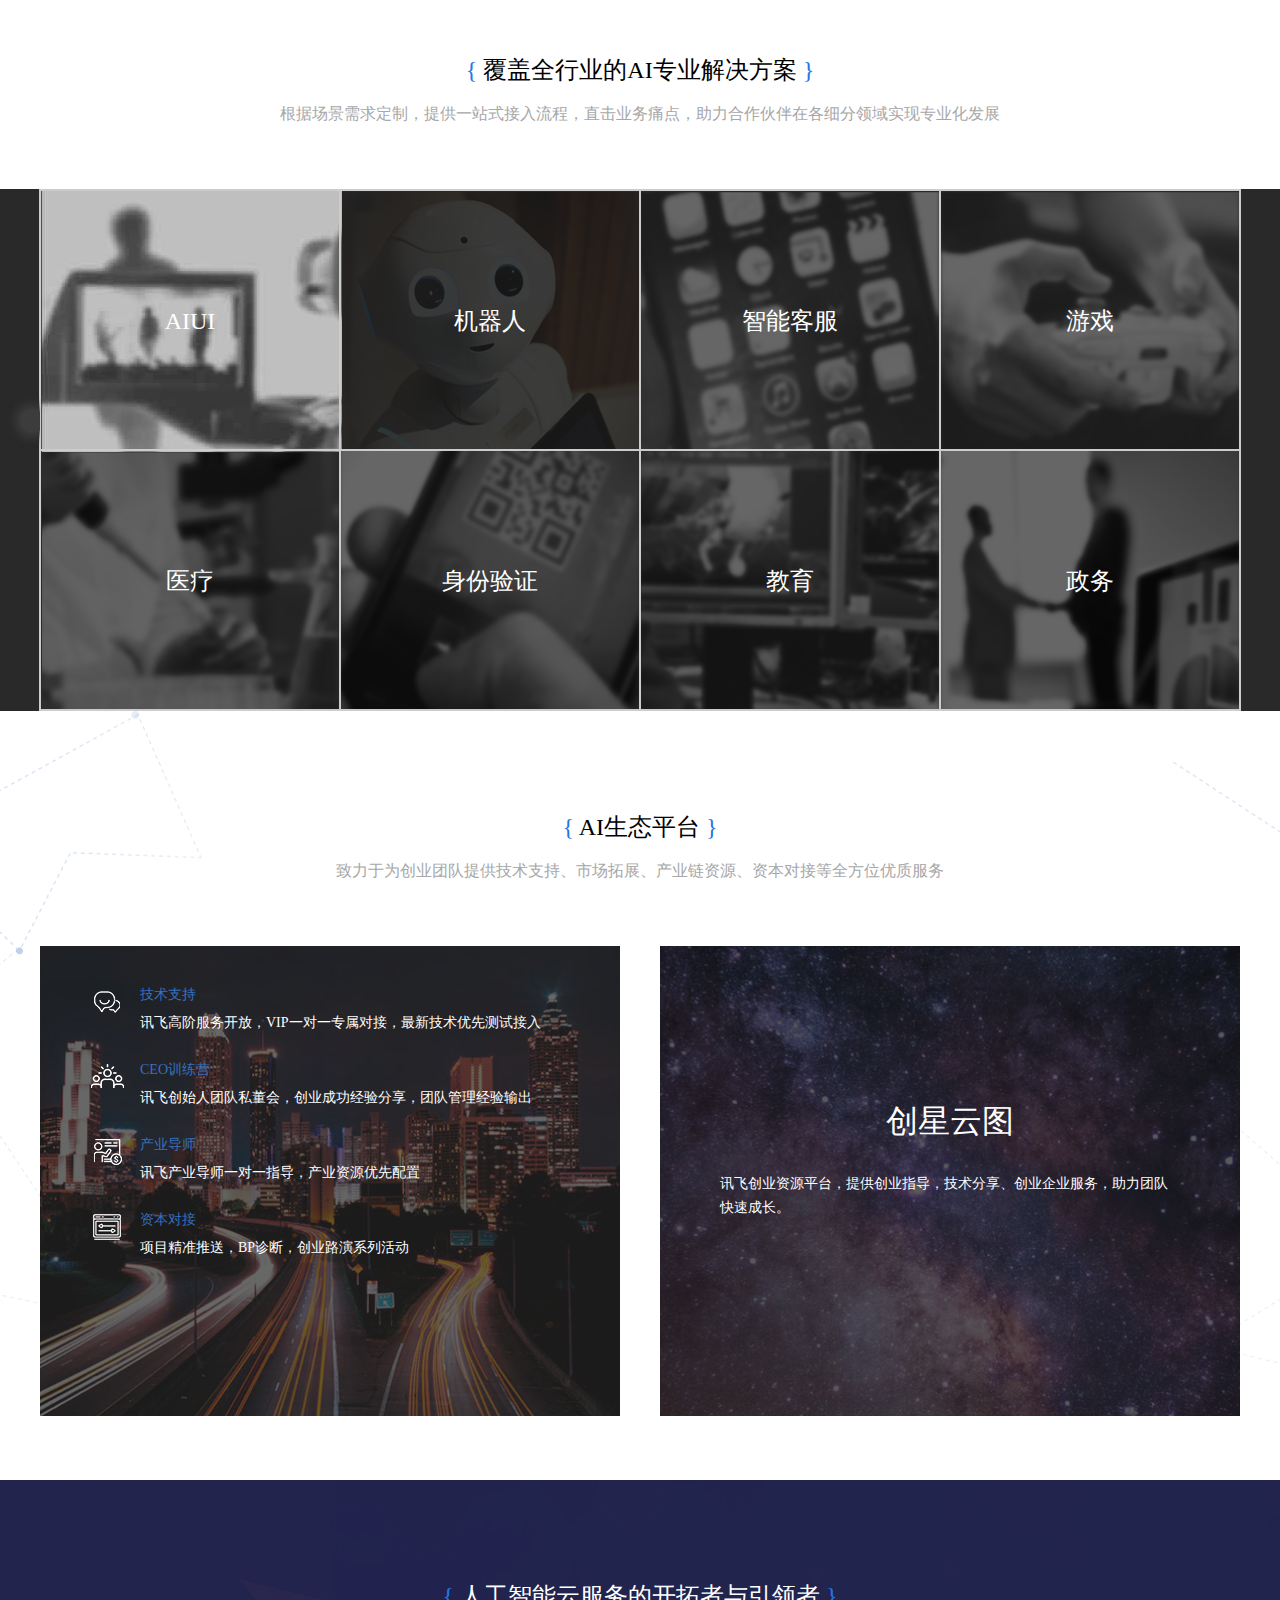
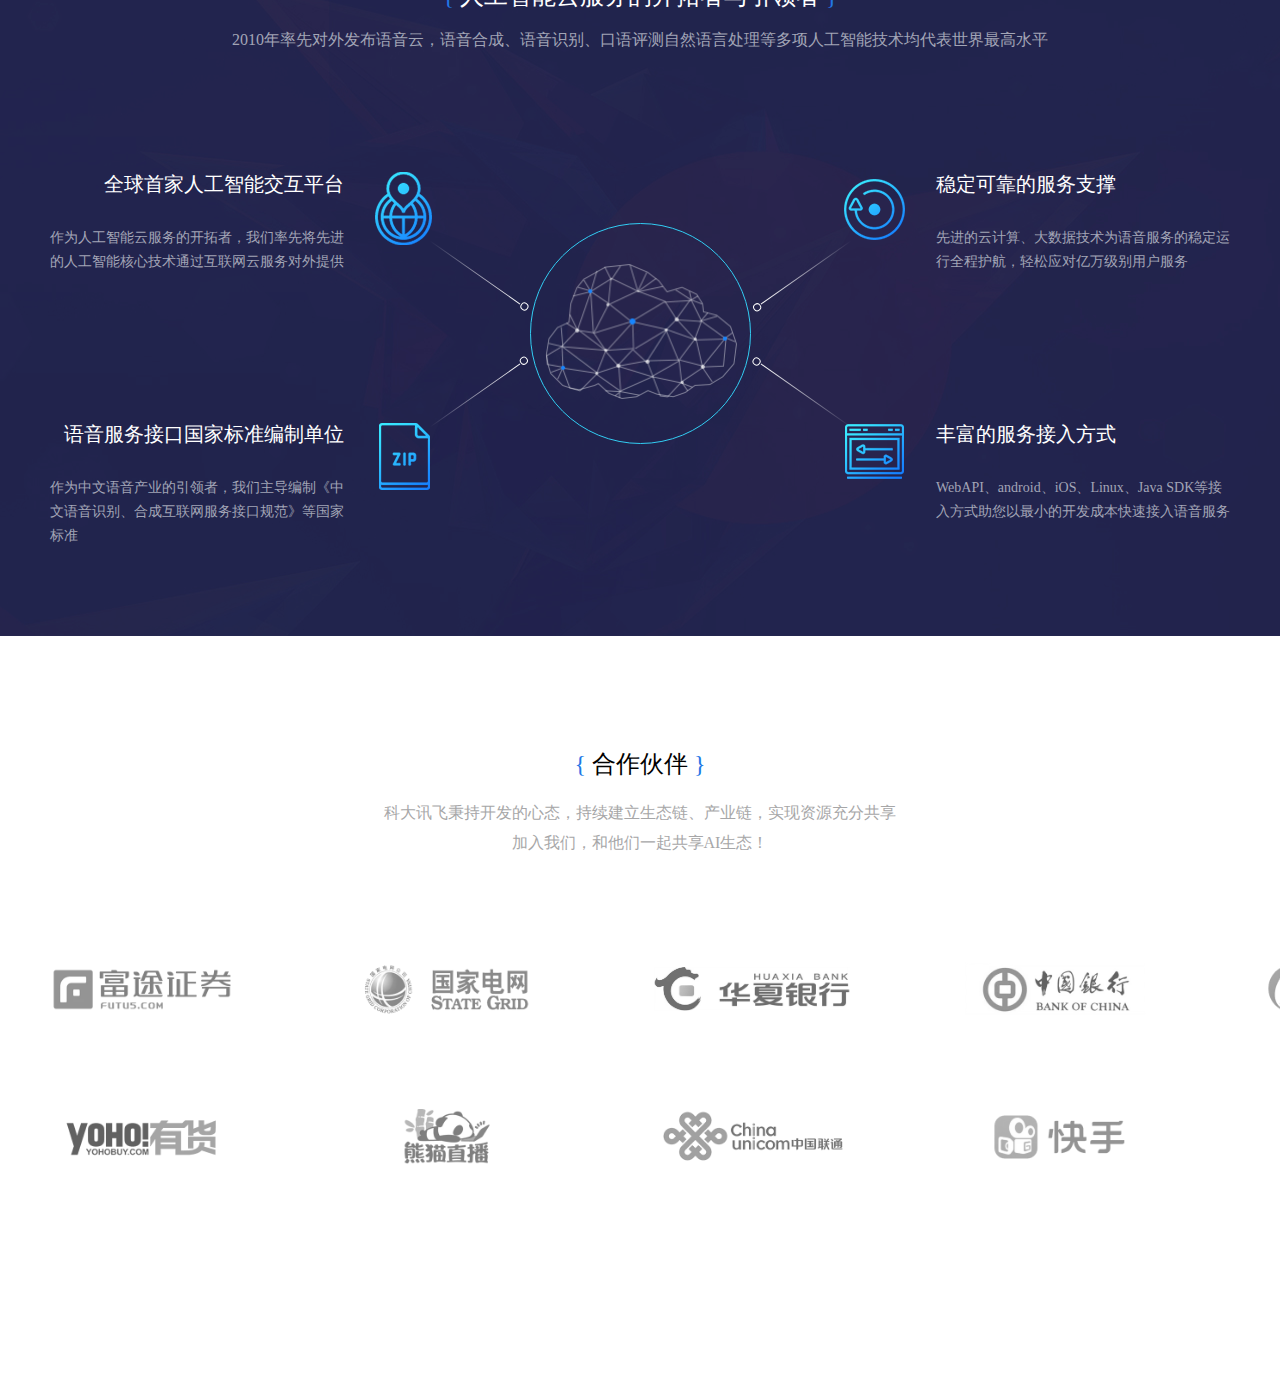
==== commit 207343de: "icon 和 bg" ====
--- a/index.html
+++ b/index.html
@@ -213,8 +213,13 @@
             <p class="title-info">根据场景需求定制，提供一站式接入流程，直击业务痛点，助力合作伙伴在各细分领域实现专业化发展</p>
         </div>
         <div class="solution-wrap">
+            <div class="blur-circle radius-80"></div>
+            <div class="blur-circle radius-24"></div>
+            <div class="blur-circle radius-10"></div>
+            <div class="blur-circle radius-64"></div>
+            <div class="blur-circle radius-20"></div>
             <ul class="list-wrap">
-                <li class="solution-item" style="background: url('images/ai-solution/aiui1.jpg')">
+                <li class="solution-item aiui-bg">
                     <div class="item-name">AIUI</div>
                     <div class="item-hide">
                         <p class="name">AIUI</p>
@@ -222,7 +227,7 @@
                         <a href="" class="detail">查看详情</a>
                     </div>
                 </li>
-                <li class="solution-item" style="background: url('images/ai-solution/robot.png')">
+                <li class="solution-item robot-bg">
                     <div class="item-name">机器人</div>
                     <div class="item-hide">
                         <p class="name">机器人</p>
@@ -230,7 +235,7 @@
                         <a href="" class="detail">查看详情</a>
                     </div>
                 </li>
-                <li class="solution-item" style="background: url('images/ai-solution/custom-service.png')">
+                <li class="solution-item custom-service-bg">
                     <div class="item-name">智能客服</div>
                     <div class="item-hide">
                         <p class="name">智能客服</p>
@@ -238,7 +243,7 @@
                         <a href="" class="detail">查看详情</a>
                     </div>
                 </li>
-                <li class="solution-item" style="background: url('images/ai-solution/game.png')">
+                <li class="solution-item game-bg">
                     <div class="item-name">游戏</div>
                     <div class="item-hide">
                         <p class="name">游戏</p>
@@ -246,7 +251,7 @@
                         <a href="" class="detail">查看详情</a>
                     </div>
                 </li>
-                <li class="solution-item" style="background: url('images/ai-solution/medical.png')">
+                <li class="solution-item medical-bg">
                     <div class="item-name">医疗</div>
                     <div class="item-hide">
                         <p class="name">医疗</p>
@@ -254,7 +259,7 @@
                         <a href="" class="detail">查看详情</a>
                     </div>
                 </li>
-                <li class="solution-item" style="background: url('images/ai-solution/authentication.png')">
+                <li class="solution-item authentication-bg">
                     <div class="item-name">身份验证</div>
                     <div class="item-hide">
                         <p class="name">身份验证</p>
@@ -262,7 +267,7 @@
                         <a href="" class="detail">查看详情</a>
                     </div>
                 </li>
-                <li class="solution-item" style="background: url('images/ai-solution/education.png')">
+                <li class="solution-item education-bg">
                     <div class="item-name">教育</div>
                     <div class="item-hide">
                         <p class="name">教育</p>
@@ -270,7 +275,7 @@
                         <a href="" class="detail">查看详情</a>
                     </div>
                 </li>
-                <li class="solution-item" style="background: url('images/ai-solution/government.png')">
+                <li class="solution-item government-bg">
                     <div class="item-name">政务</div>
                     <div class="item-hide">
                         <p class="name">政务</p>
@@ -282,56 +287,58 @@
         </div>
     </div>
     <!-- AI生态平台 -->
-    <div class="ai-ecol-platform clearfix">
-        <div class="ai-title">
-            <h2 class="title-top">AI生态平台</h2>
-            <p class="title-info">致力于为创业团队提供技术支持、市场拓展、产业链资源、资本对接等全方位优质服务</p>
-        </div>
-        <div class="introduce">
-            <ul class="list-wrap">
-                <li class="intro-list">
-                    <a href="" class="list">
-                        <i class="icon"></i>
-                        <div class="content">
-                            <p class="title">技术支持</p>
-                            <p class="info">讯飞高阶服务开放，VIP一对一专属对接，最新技术优先测试接入</p>
-                        </div>
-                    </a>
-                </li>
-                <li class="intro-list">
-                    <a href="" class="list">
-                        <i class="icon"></i>
-                        <div class="content">
-                            <p class="title">CEO训练营</p>
-                            <p class="info">讯飞创始人团队私董会，创业成功经验分享，团队管理经验输出</p>
-                        </div>
-                    </a>
-                </li>
-                <li class="intro-list">
-                    <a href="" class="list">
-                        <i class="icon"></i>
-                        <div class="content">
-                            <p class="title">产业导师</p>
-                            <p class="info">讯飞产业导师一对一指导，产业资源优先配置</p>
-                        </div>
-                    </a>
-                </li>
-                <li class="intro-list">
-                    <a href="" class="list">
-                        <i class="icon"></i>
-                        <div class="content">
-                            <p class="title">资本对接</p>
-                            <p class="info">项目精准推送，BP诊断，创业路演系列活动</p>
-                        </div>
-                    </a>
-                </li>
-            </ul>
-        </div>
-        <div class="nephogram">
-            <div style="width: 100%;height: 100%;background: rgba(20,20,20,0.7)">
-                <p class="title">创新云图</p>
+    <div class="ai-ecol-platform">
+        <div class="platform-wrap clearfix">
+            <div class="ai-title">
+                <h2 class="title-top">AI生态平台</h2>
+                <p class="title-info">致力于为创业团队提供技术支持、市场拓展、产业链资源、资本对接等全方位优质服务</p>
+            </div>
+            <div class="introduce">
+                <ul class="list-wrap">
+                    <li class="intro-list">
+                        <a href="" class="list">
+                            <i class="icon icon-news"></i>
+                            <div class="content">
+                                <p class="title">技术支持</p>
+                                <p class="info">讯飞高阶服务开放，VIP一对一专属对接，最新技术优先测试接入</p>
+                            </div>
+                        </a>
+                    </li>
+                    <li class="intro-list">
+                        <a href="" class="list">
+                            <i class="icon icon-camp"></i>
+                            <div class="content">
+                                <p class="title">CEO训练营</p>
+                                <p class="info">讯飞创始人团队私董会，创业成功经验分享，团队管理经验输出</p>
+                            </div>
+                        </a>
+                    </li>
+                    <li class="intro-list">
+                        <a href="" class="list">
+                            <i class="icon icon-tutor"></i>
+                            <div class="content">
+                                <p class="title">产业导师</p>
+                                <p class="info">讯飞产业导师一对一指导，产业资源优先配置</p>
+                            </div>
+                        </a>
+                    </li>
+                    <li class="intro-list">
+                        <a href="" class="list">
+                            <i class="icon icon-connection"></i>
+                            <div class="content">
+                                <p class="title">资本对接</p>
+                                <p class="info">项目精准推送，BP诊断，创业路演系列活动</p>
+                            </div>
+                        </a>
+                    </li>
+                </ul>
+            </div>
+            <div class="nephogram">
+            <div class="cover-bg">
+                <p class="title">创星云图</p>
                 <p class="info">讯飞创业资源平台，提供创业指导，技术分享、创业企业服务，助力团队快速成长。</p>
             </div>
+        </div>
         </div>
     </div>
     <!-- 技术优势 -->
@@ -347,7 +354,7 @@
                         <p class="title">全球首家人工智能交互平台</p>
                         <p class="info">作为人工智能云服务的开拓者，我们率先将先进的人工智能核心技术通过互联网云服务对外提供</p>
                     </div>
-                    <i class="icon"></i>
+                    <i class="icon icon-location"></i>
                     <div class="line left-top"></div>
                 </div>
                 <div class="feature">
@@ -355,7 +362,7 @@
                         <p class="title">语音服务接口国家标准编制单位</p>
                         <p class="info">作为中文语音产业的引领者，我们主导编制《中文语音识别、合成互联网服务接口规范》等国家标准</p>
                     </div>
-                    <i class="icon"></i>
+                    <i class="icon icon-zip"></i>
                     <div class="line left-bottom"></div>
                 </div>
             </div>
@@ -365,7 +372,7 @@
                         <p class="title">稳定可靠的服务支撑</p>
                         <p class="info">先进的云计算、大数据技术为语音服务的稳定运行全程护航，轻松应对亿万级别用户服务</p>
                     </div>
-                    <i class="icon"></i>
+                    <i class="icon icon-restart"></i>
                     <div class="line right-top"></div>
                 </div>
                 <div class="feature">
@@ -373,7 +380,7 @@
                         <p class="title">丰富的服务接入方式</p>
                         <p class="info">WebAPI、android、iOS、Linux、Java SDK等接入方式助您以最小的开发成本快速接入语音服务</p>
                     </div>
-                    <i class="icon"></i>
+                    <i class="icon icon-data-transfer"></i>
                     <div class="line right-bottom"></div>
                 </div>
             </div>
--- a/css/index.css
+++ b/css/index.css
@@ -287,9 +287,44 @@
   width: 100%;
   margin-top: 145px; }
   .ai-solution .solution-wrap {
+    position: relative;
     width: 100%;
     margin-top: 64px;
     background: #292929; }
+    .ai-solution .solution-wrap .blur-circle {
+      position: absolute;
+      border-radius: 50%;
+      background: #3c3c3c; }
+    .ai-solution .solution-wrap .radius-80 {
+      top: 85px;
+      left: 90px;
+      width: 80px;
+      height: 80px;
+      box-shadow: 0 0 10px 5px #3c3c3c; }
+    .ai-solution .solution-wrap .radius-24 {
+      top: 220px;
+      left: 20px;
+      width: 24px;
+      height: 24px;
+      box-shadow: 0 0 10px 5px #3c3c3c; }
+    .ai-solution .solution-wrap .radius-10 {
+      top: 295px;
+      left: 270px;
+      width: 10px;
+      height: 10px;
+      box-shadow: 0 0 7px 3px #3c3c3c; }
+    .ai-solution .solution-wrap .radius-64 {
+      top: 84px;
+      right: 84px;
+      width: 64px;
+      height: 64px;
+      box-shadow: 0 0 10px 5px #3c3c3c; }
+    .ai-solution .solution-wrap .radius-20 {
+      top: 260px;
+      right: 230px;
+      width: 20px;
+      height: 20px;
+      box-shadow: 0 0 10px 5px #3c3c3c; }
     .ai-solution .solution-wrap .list-wrap {
       width: 1200px;
       height: 520px;
@@ -345,68 +380,98 @@
             font-size: 12px;
             text-align: center;
             line-height: 40px; }
+      .ai-solution .solution-wrap .list-wrap .aiui-bg {
+        background: url("../images/ai-solution/aiui1.jpg"); }
+      .ai-solution .solution-wrap .list-wrap .robot-bg {
+        background: url("../images/ai-solution/robot.png"); }
+      .ai-solution .solution-wrap .list-wrap .custom-service-bg {
+        background: url("../images/ai-solution/custom-service.png"); }
+      .ai-solution .solution-wrap .list-wrap .game-bg {
+        background: url("../images/ai-solution/game.png"); }
+      .ai-solution .solution-wrap .list-wrap .medical-bg {
+        background: url("../images/ai-solution/medical.png"); }
+      .ai-solution .solution-wrap .list-wrap .authentication-bg {
+        background: url("../images/ai-solution/authentication.png"); }
+      .ai-solution .solution-wrap .list-wrap .education-bg {
+        background: url("../images/ai-solution/education.png"); }
+      .ai-solution .solution-wrap .list-wrap .government-bg {
+        background: url("../images/ai-solution/government.png"); }
 
 /*AI生态平台 */
 .ai-ecol-platform {
   position: relative;
-  width: 1200px;
-  padding: 100px 0 64px 0;
-  margin: 0 auto;
-  background: #fff; }
-  .ai-ecol-platform .ai-title {
-    margin-bottom: 64px; }
-  .ai-ecol-platform .introduce {
-    float: left;
-    box-sizing: border-box;
-    width: 580px;
-    height: 470px;
-    background: url("../images/ecol-platform/introduce-bg.png") no-repeat;
-    background-size: 100% 100%; }
-    .ai-ecol-platform .introduce .list-wrap {
+  width: 100%;
+  background: #fff url("../images/ai-ecol-platform-bg.png") top center/1920px auto no-repeat; }
+  .ai-ecol-platform .platform-wrap {
+    width: 1200px;
+    padding: 100px 0 64px 0;
+    margin: 0 auto; }
+    .ai-ecol-platform .platform-wrap .ai-title {
+      margin-bottom: 64px; }
+    .ai-ecol-platform .platform-wrap .introduce {
+      float: left;
       box-sizing: border-box;
-      width: 100%;
-      height: 100%;
-      padding: 40px 0 0 50px;
-      background: rgba(38, 38, 38, 0.7); }
-      .ai-ecol-platform .introduce .list-wrap .intro-list {
-        display: block;
-        height: 50px;
-        margin-bottom: 25px; }
-        .ai-ecol-platform .introduce .list-wrap .intro-list .list {
+      width: 580px;
+      height: 470px;
+      background: url("../images/ecol-platform/introduce-bg.png") no-repeat;
+      background-size: 100% 100%; }
+      .ai-ecol-platform .platform-wrap .introduce .list-wrap {
+        box-sizing: border-box;
+        width: 100%;
+        height: 100%;
+        padding: 40px 0 0 50px;
+        background: rgba(38, 38, 38, 0.7); }
+        .ai-ecol-platform .platform-wrap .introduce .list-wrap .intro-list {
           display: block;
-          height: 100%; }
-          .ai-ecol-platform .introduce .list-wrap .intro-list .list .icon {
-            float: left;
-            width: 32px;
-            height: 32px;
-            margin: 0 18px 18px 0;
-            background: #ccc; }
-          .ai-ecol-platform .introduce .list-wrap .intro-list .list .content {
-            float: left;
-            height: 50px;
-            font-size: 14px; }
-            .ai-ecol-platform .introduce .list-wrap .intro-list .list .content .title {
-              margin-bottom: 10px;
-              color: #3770bd; }
-            .ai-ecol-platform .introduce .list-wrap .intro-list .list .content .info {
-              color: #fff; }
-  .ai-ecol-platform .nephogram {
-    float: left;
-    width: 580px;
-    height: 470px;
-    margin-left: 40px;
-    color: #fff;
-    background: url("../images/ecol-platform/nebula.png") no-repeat;
-    background-size: 100% 100%; }
-    .ai-ecol-platform .nephogram .title {
-      padding: 154px 0 28px 0;
-      font-size: 32px;
-      font-weight: 500;
-      text-align: center; }
-    .ai-ecol-platform .nephogram .info {
-      padding: 0 60px;
-      font-size: 14px;
-      line-height: 24px; }
+          height: 50px;
+          margin-bottom: 25px; }
+          .ai-ecol-platform .platform-wrap .introduce .list-wrap .intro-list .list {
+            display: block;
+            height: 100%; }
+            .ai-ecol-platform .platform-wrap .introduce .list-wrap .intro-list .list .icon {
+              float: left;
+              width: 35px;
+              height: 32px;
+              margin: 0 15px 18px 0;
+              background-image: url("../images/icons.png"); }
+            .ai-ecol-platform .platform-wrap .introduce .list-wrap .intro-list .list .content {
+              float: left;
+              height: 50px;
+              font-size: 14px; }
+              .ai-ecol-platform .platform-wrap .introduce .list-wrap .intro-list .list .content .title {
+                margin-bottom: 10px;
+                color: #3770bd; }
+              .ai-ecol-platform .platform-wrap .introduce .list-wrap .intro-list .list .content .info {
+                color: #fff; }
+            .ai-ecol-platform .platform-wrap .introduce .list-wrap .intro-list .list .icon-news {
+              background-position: -24px -39px; }
+            .ai-ecol-platform .platform-wrap .introduce .list-wrap .intro-list .list .icon-camp {
+              background-position: -22px -76px; }
+            .ai-ecol-platform .platform-wrap .introduce .list-wrap .intro-list .list .icon-tutor {
+              background-position: -22px -125px; }
+            .ai-ecol-platform .platform-wrap .introduce .list-wrap .intro-list .list .icon-connection {
+              background-position: -23px -168px; }
+    .ai-ecol-platform .platform-wrap .nephogram {
+      float: left;
+      width: 580px;
+      height: 470px;
+      margin-left: 40px;
+      color: #fff;
+      background: url("../images/ecol-platform/nebula.png") no-repeat;
+      background-size: 100% 100%; }
+      .ai-ecol-platform .platform-wrap .nephogram .cover-bg {
+        width: 100%;
+        height: 100%;
+        background: rgba(20, 20, 20, 0.7); }
+        .ai-ecol-platform .platform-wrap .nephogram .cover-bg .title {
+          padding: 154px 0 28px 0;
+          font-size: 32px;
+          font-weight: 500;
+          text-align: center; }
+        .ai-ecol-platform .platform-wrap .nephogram .cover-bg .info {
+          padding: 0 60px;
+          font-size: 14px;
+          line-height: 24px; }
 
 /*技术优势 */
 .teck-advantage {
@@ -453,9 +518,18 @@
           line-height: 24px; }
       .teck-advantage .features .feature .icon {
         float: right;
-        width: 60px;
+        width: 62px;
         height: 75px;
-        background: #ccc; }
+        background-image: url(../images/icons.png);
+        background-repeat: no-repeat; }
+      .teck-advantage .features .feature .icon-location {
+        background-position: -376px -12px; }
+      .teck-advantage .features .feature .icon-zip {
+        background-position: -293px -17px; }
+      .teck-advantage .features .feature .icon-restart {
+        background-position: -377px -91px; }
+      .teck-advantage .features .feature .icon-data-transfer {
+        background-position: -378px -184px; }
       .teck-advantage .features .feature .line {
         position: absolute;
         width: 110px;
@@ -507,8 +581,9 @@
       width: 219px;
       height: 219px;
       margin-left: -110px;
-      border: 1px solid #fff;
-      border-radius: 50%; }
+      border: 1px solid #32cdf3;
+      border-radius: 50%;
+      background: url("../images/yun.png") center 40px/192px auto no-repeat; }
 
 /*合作伙伴 */
 .partners {
@@ -520,7 +595,7 @@
   .partners .partner-wrap {
     width: 1800px;
     height: 300px;
-    margin-top: 80px; }
+    margin: 80px auto 0 auto; }
     .partners .partner-wrap .name {
       float: left;
       width: 300px;
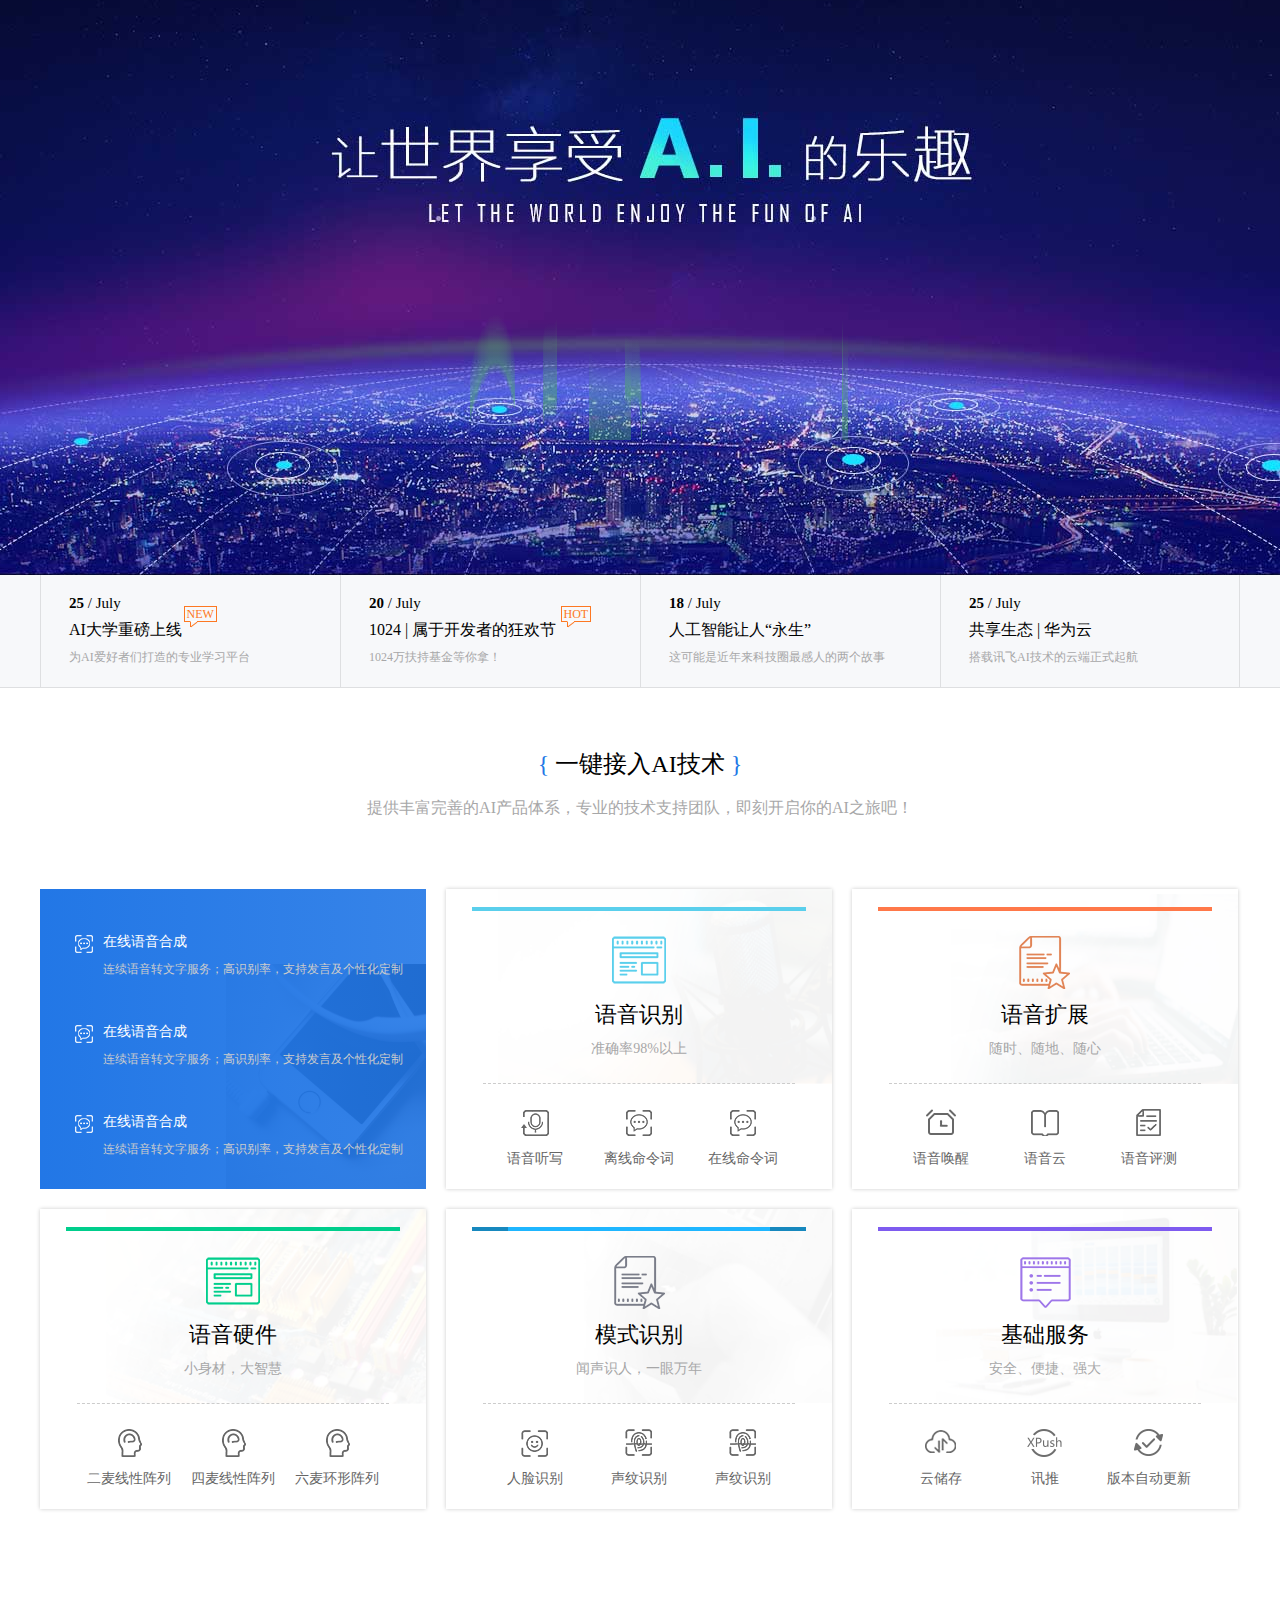
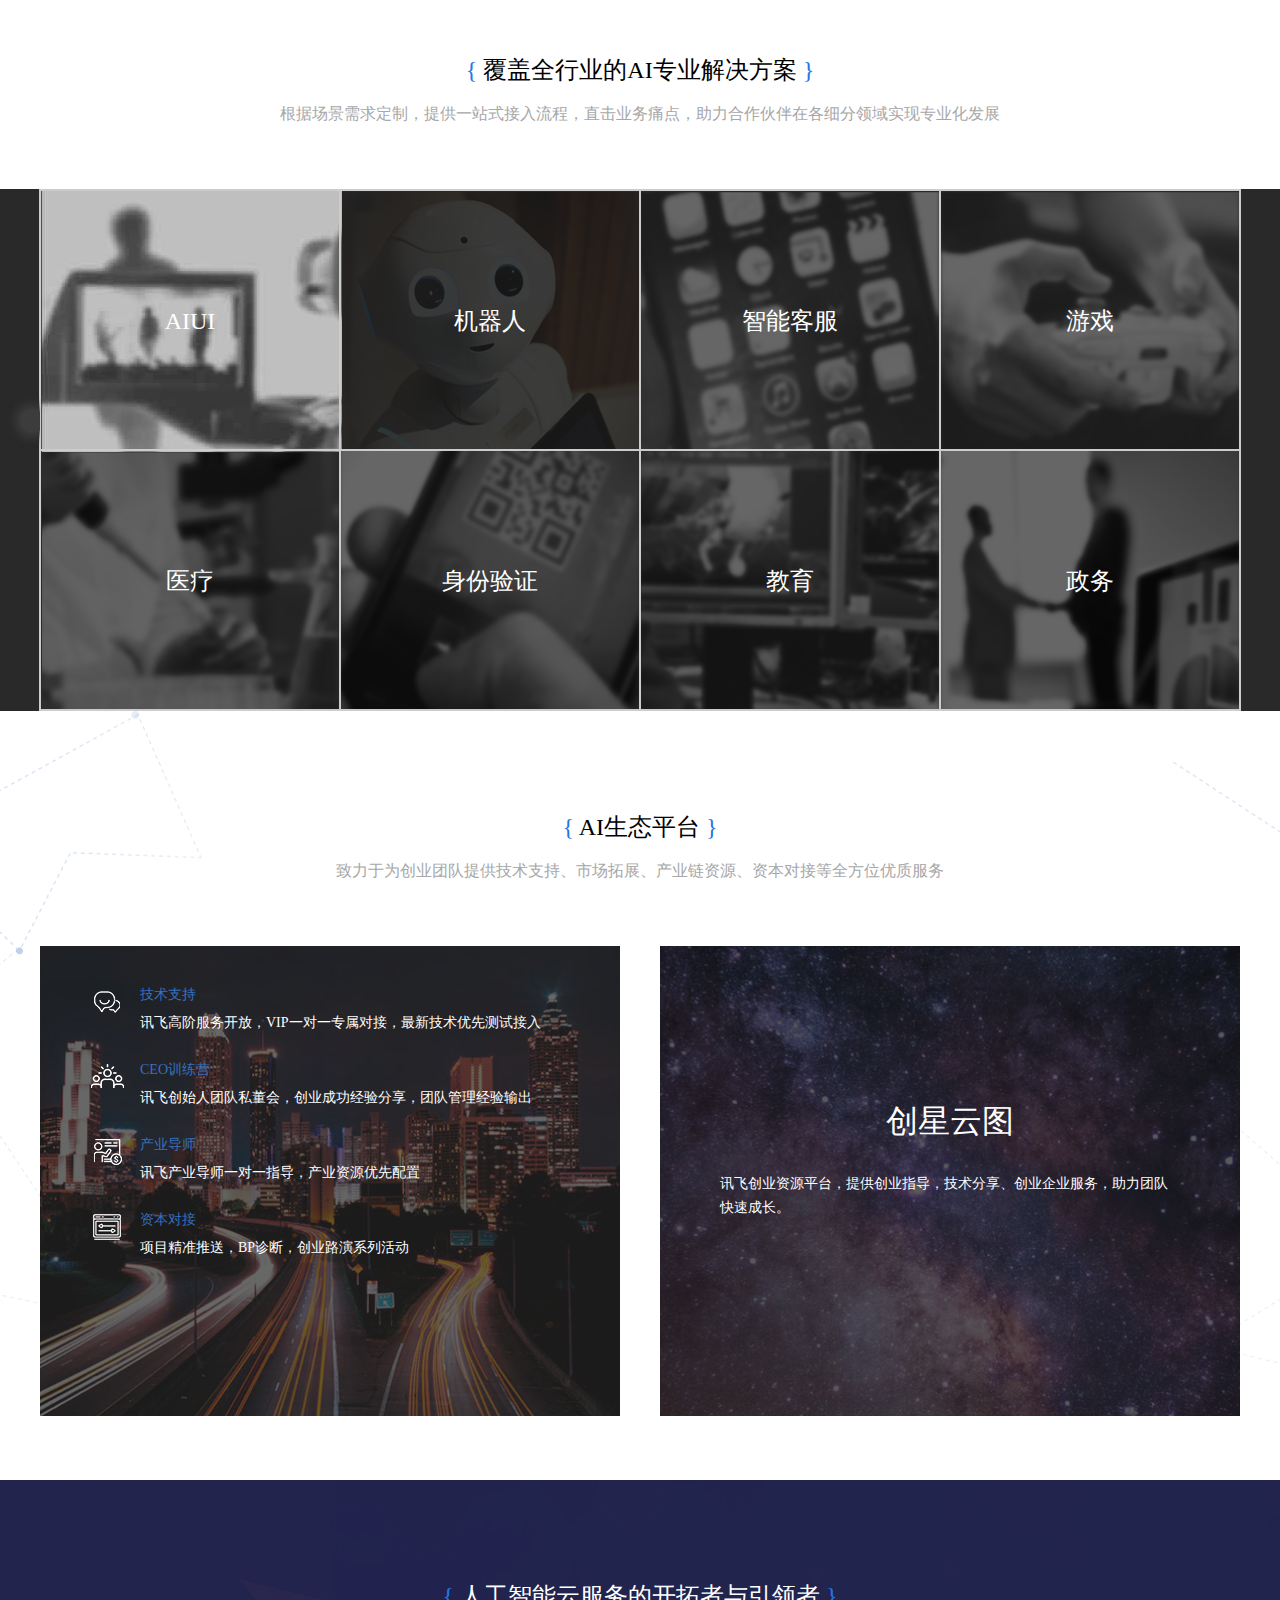
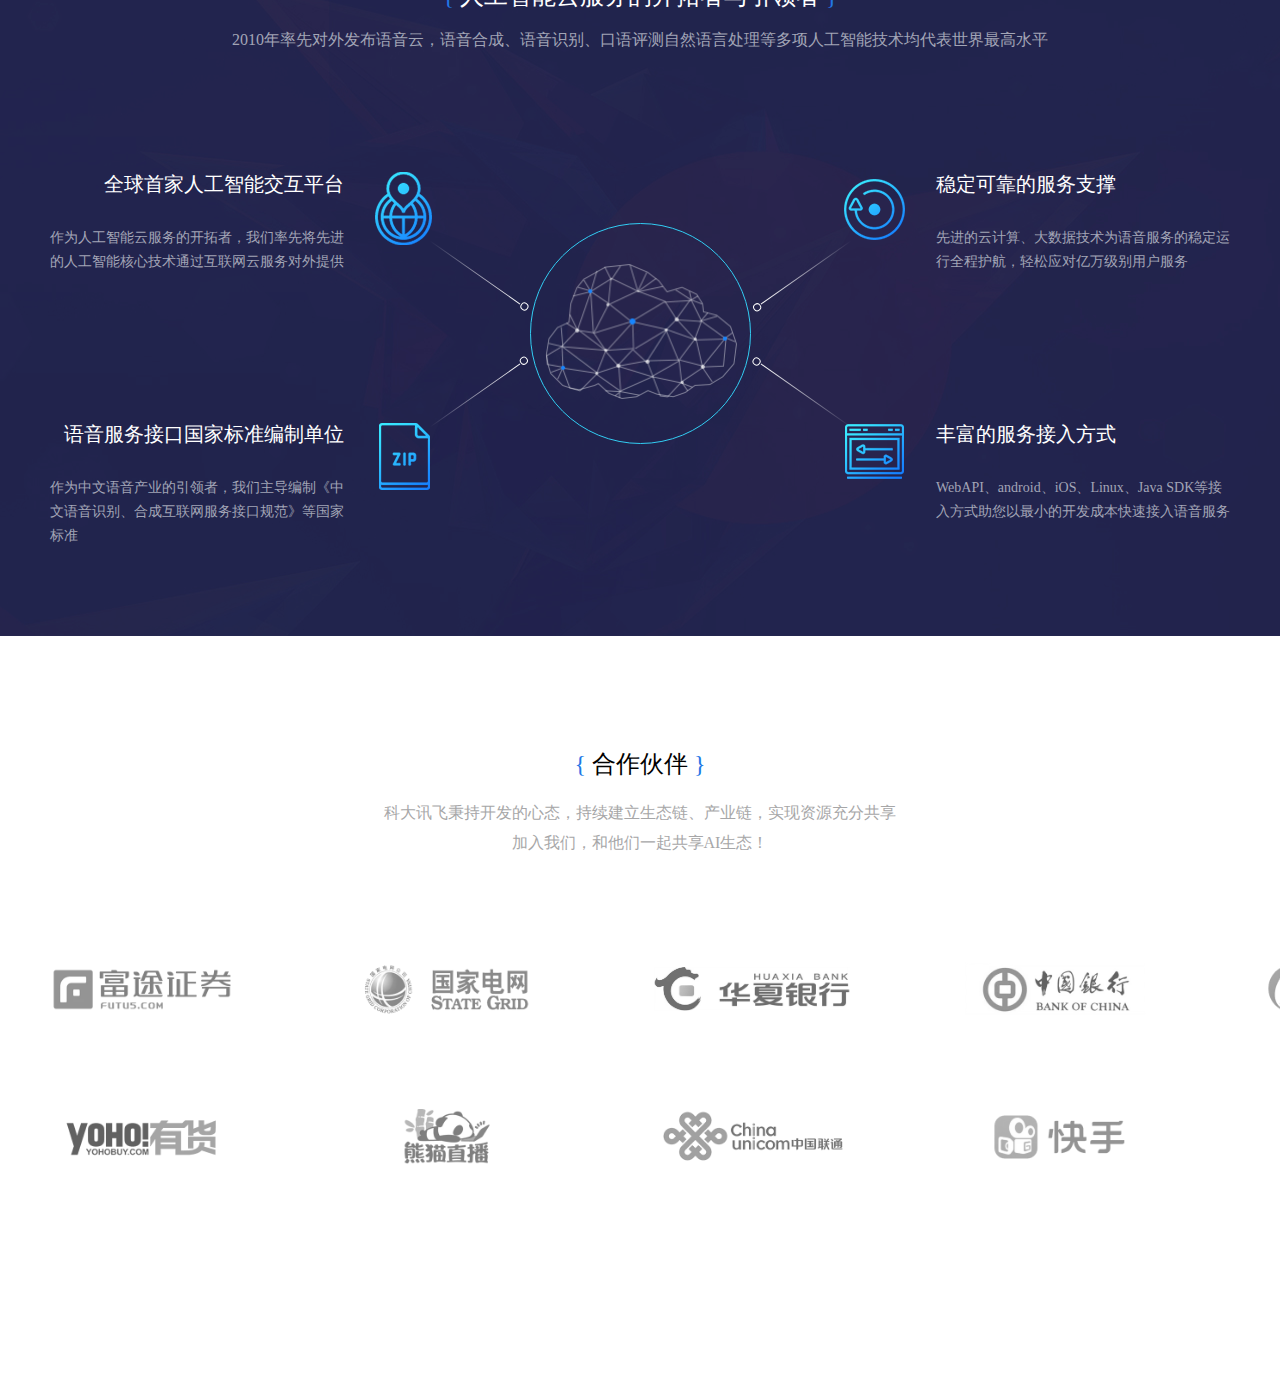
==== commit 8b158722: "极光特效" ====
--- a/index.html
+++ b/index.html
@@ -6,7 +6,7 @@
     <link rel="stylesheet" type="text/css" href="css/index.css">
 </head>
 <body>
-    <div class="banner"></div>
+    <div class="banner"><canvas class="aurora" width="500" height="200"></canvas></div>
     <!-- 公告 -->
     <div class="notice">
         <ul class="notice-wrap">
@@ -408,5 +408,6 @@
             <li class="name"><img src="images/partners/didi.png"/></li>
         </ul>
     </div>
+    <script src="js/aurora.js"></script>
 </body>
 </html>--- a/css/index.css
+++ b/css/index.css
@@ -42,6 +42,10 @@
   width: 100%;
   height: 575px;
   background: url("../images/banner.jpg") no-repeat bottom center; }
+  .banner .aurora {
+    display: block;
+    padding-top: 240px;
+    margin: 0 auto; }
 
 /*公告区 */
 .notice {
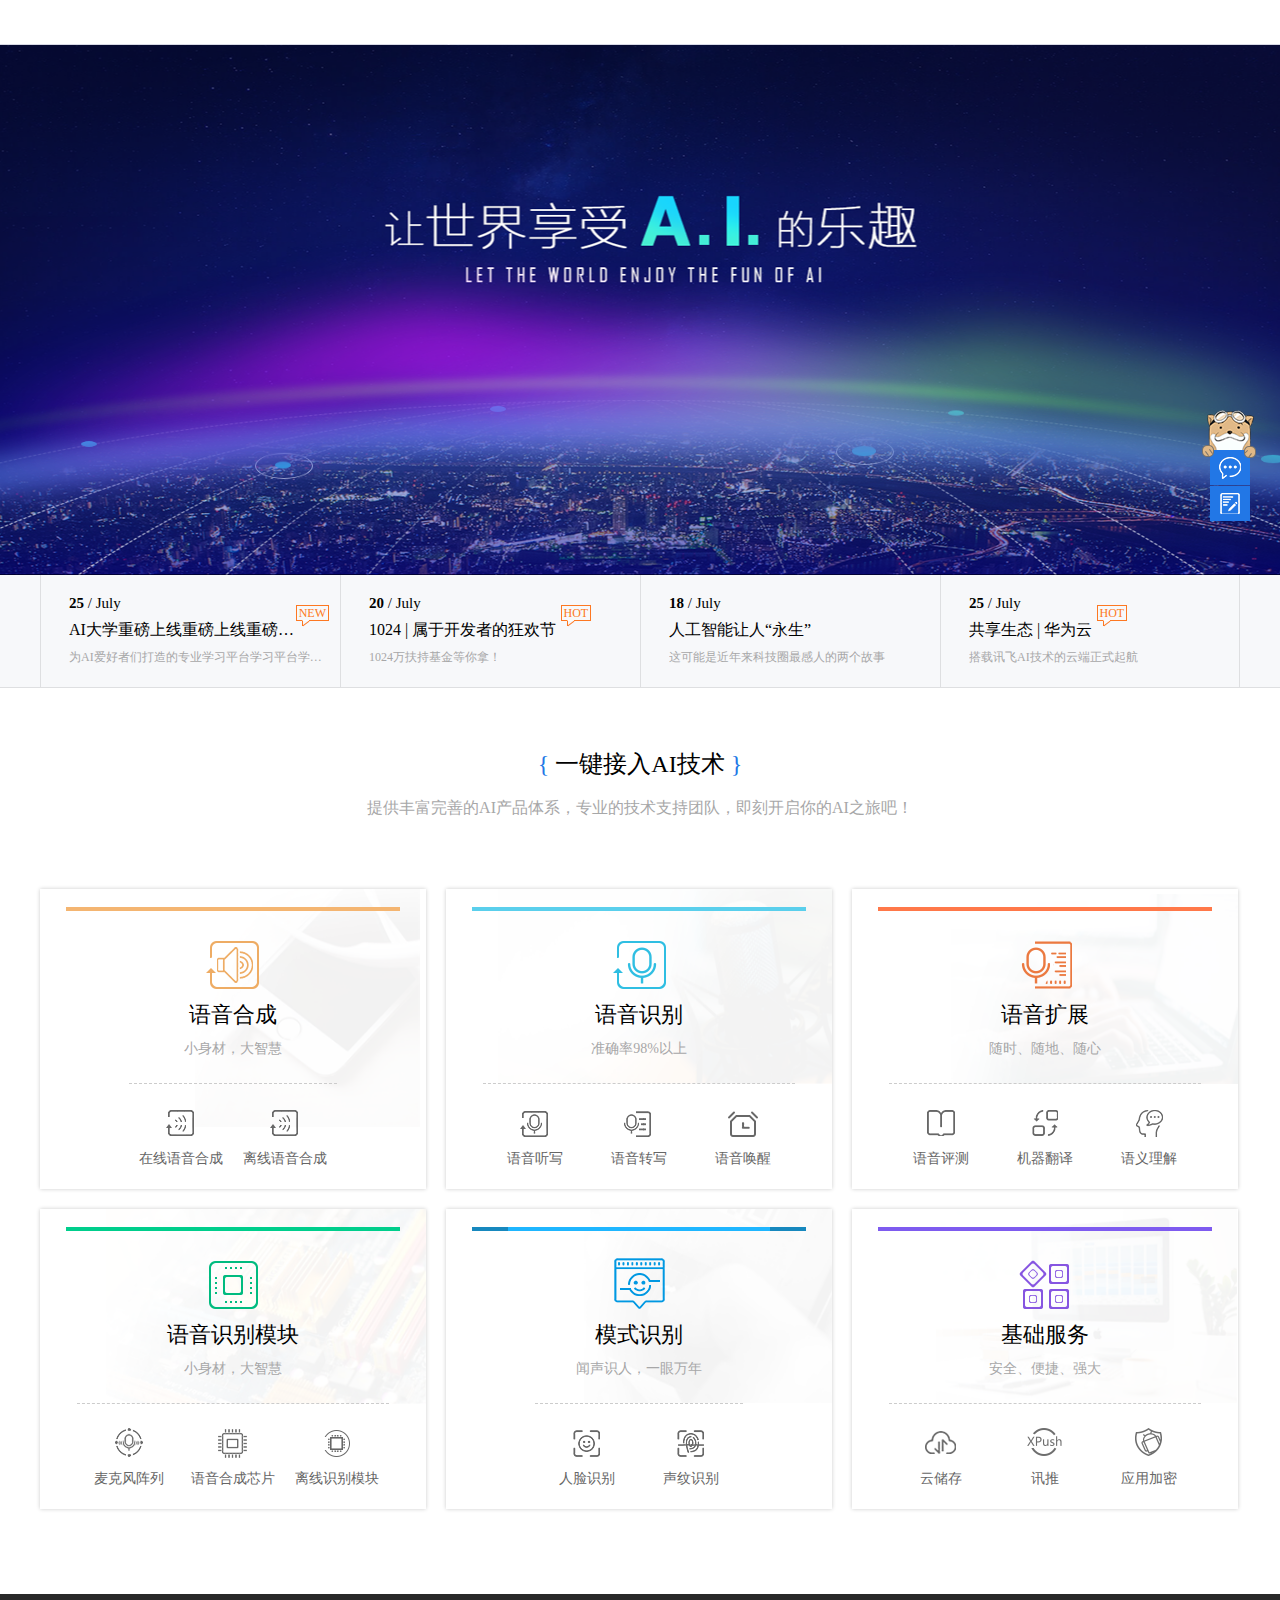
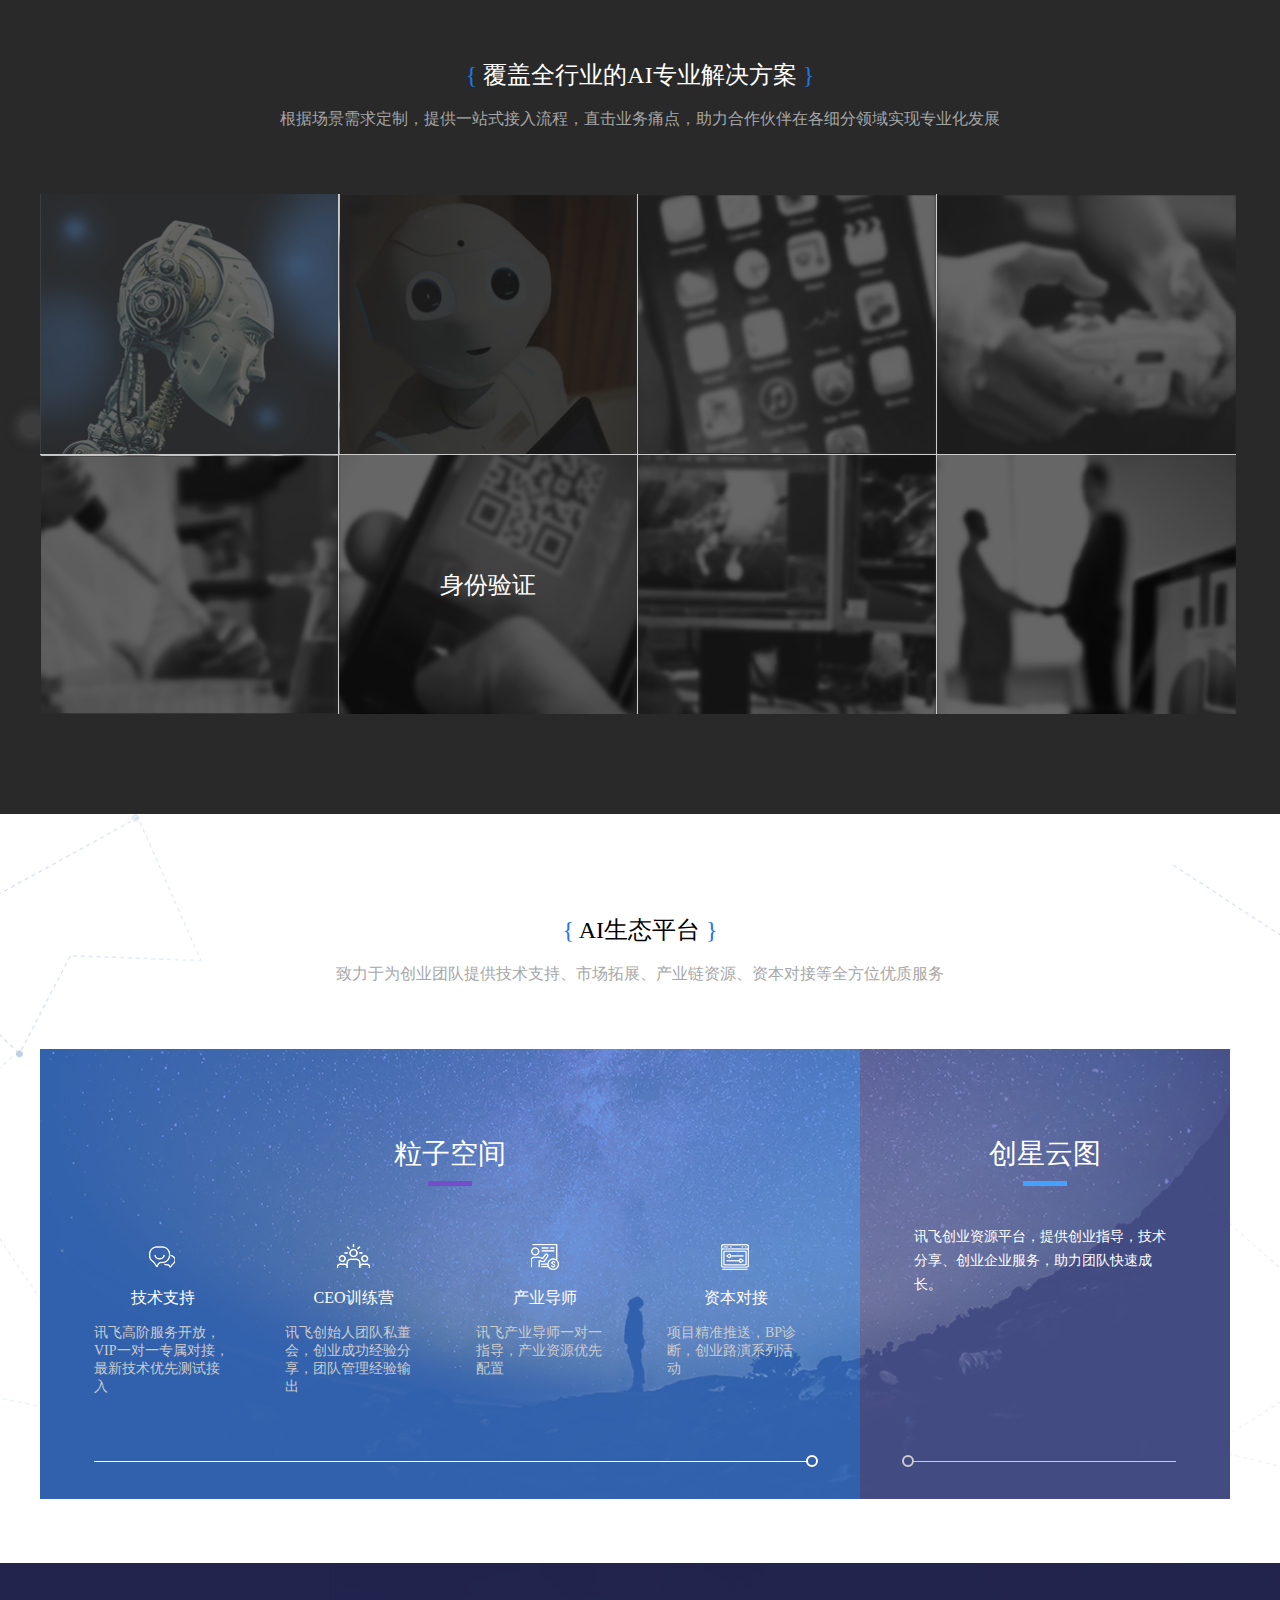
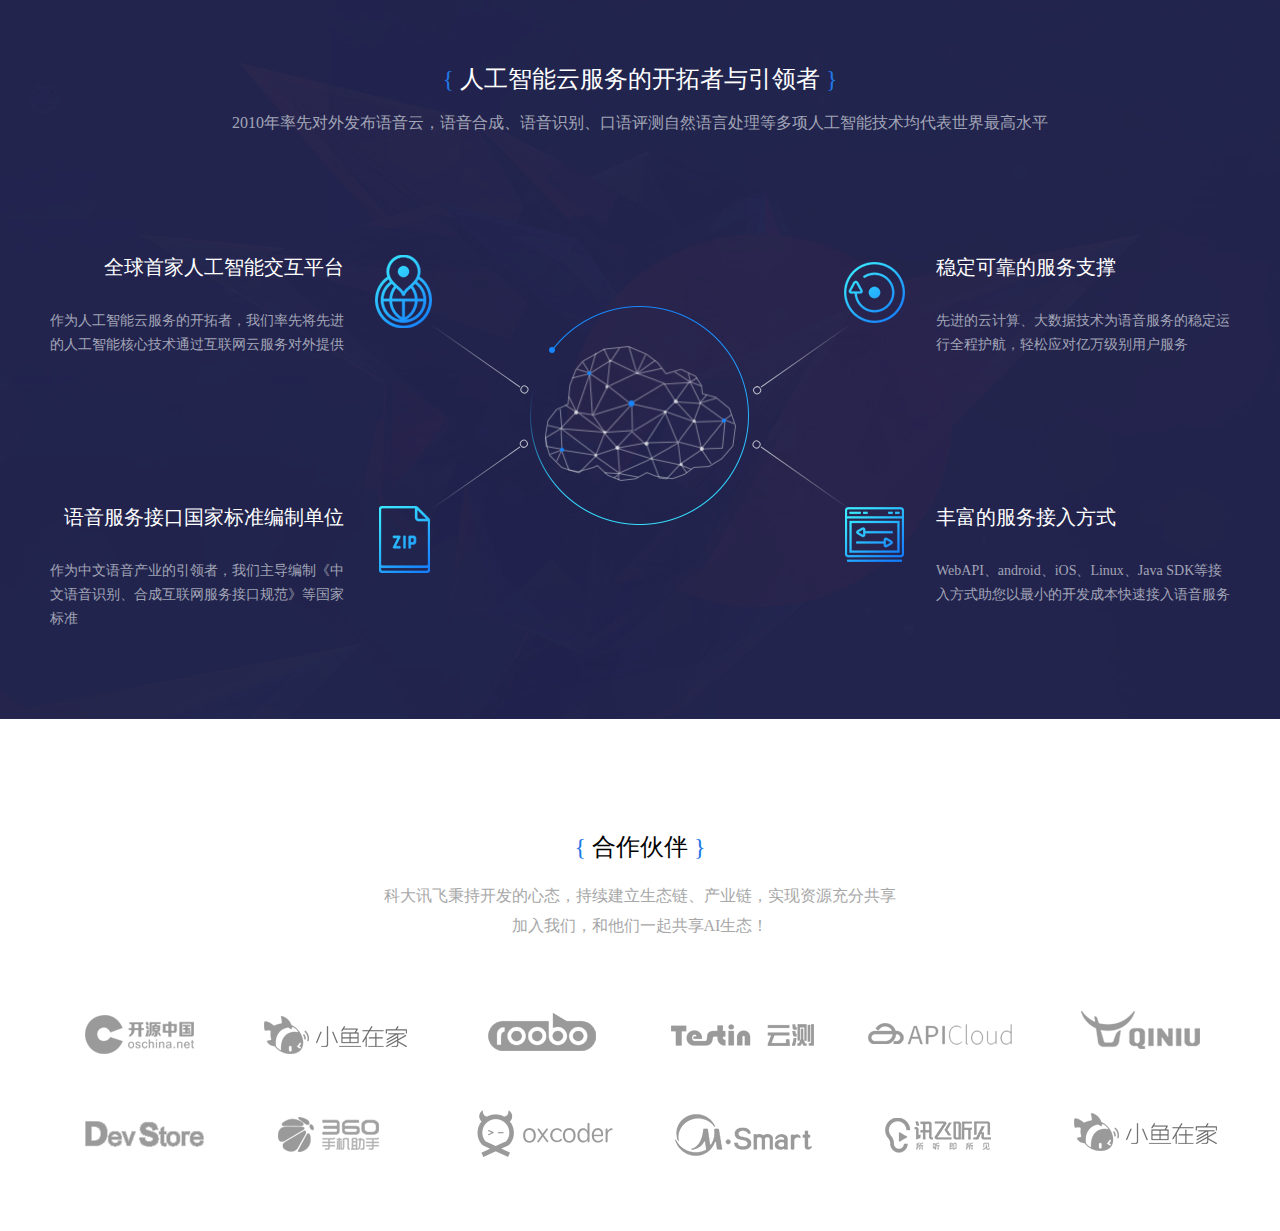
==== commit 870eb83b: "首页改版" ====
--- a/index.html
+++ b/index.html
@@ -2,39 +2,85 @@
 <html lang="en">
 <head>
     <meta charset="UTF-8">
+    <meta name="viewport" content="width=device-width, initial-scale=1.0">
     <title>Title</title>
     <link rel="stylesheet" type="text/css" href="css/index.css">
+    <script src="http://apps.bdimg.com/libs/jquery/2.1.1/jquery.min.js"></script>
 </head>
 <body>
-    <div class="banner"><canvas class="aurora" width="500" height="200"></canvas></div>
+    <div class="banner">
+        <!--<canvas class="aurora" width="500" height="150"></canvas>-->
+        <div class="double-circle circle-size-1 left-0">
+            <div class="inner-delay-1 circle size-1"></div>
+            <div class="outer-delay-1 circle size-1"></div>
+        </div>
+        <div class="double-circle circle-size-1 left-1">
+            <div class="inner circle size-1"></div>
+            <div class="outer circle size-1"></div>
+        </div>
+        <div class="double-circle circle-size-0 left-2">
+            <div class="inner-delay-2 circle size-0"></div>
+            <div class="outer-delay-2 circle size-0"></div>
+        </div>
+        <div class="double-circle circle-size-2 right-0">
+            <div class="inner circle size-2"></div>
+            <div class="outer circle size-2"></div>
+        </div>
+        <div class="double-circle circle-size-0 right-1">
+            <div class="inner-delay-1 circle size-0"></div>
+            <div class="outer-delay-1 circle size-0"></div>
+        </div>
+        <div class="double-circle circle-size-2 right-2">
+            <div class="inner-delay-2 circle size-2"></div>
+            <div class="outer-delay-2 circle size-2"></div>
+        </div>
+        <div class="bg-blur"></div>
+        <div class="aurora-wrap">
+            <div class="green-round"></div>
+            <div class="blue-aurora"></div>
+            <div class="red-aurora"></div>
+            <div class="green-aurora"></div>
+        </div>
+    </div>
     <!-- 公告 -->
     <div class="notice">
         <ul class="notice-wrap">
             <li class="notice-elem">
                 <a href="" class="elem-link">
                     <p class="day"><b>25</b> / July</p>
-                    <span class="title">AI大学重磅上线<i class="icon">NEW</i></span>
-                    <p class="info">为AI爱好者们打造的专业学习平台</p>
+                    <span class="title-wrap">
+                        <span class="title">AI大学重磅上线重磅上线重磅上线重磅上线重磅上线</span>
+                        <i class="icon">NEW</i>
+                    </span>
+                    <p class="info">为AI爱好者们打造的专业学习平台学习平台学习平台学习平台学习平台</p>
                 </a>
             </li>
             <li class="notice-elem">
                 <a href="" class="elem-link">
                     <p class="day"><b>20</b> / July</p>
-                    <span class="title">1024 | 属于开发者的狂欢节<i class="icon">HOT</i></span>
+                    <span class="title-wrap">
+                        <span class="title">1024 | 属于开发者的狂欢节</span>
+                        <i class="icon">HOT</i>
+                    </span>
                     <p class="info">1024万扶持基金等你拿！</p>
                 </a>
             </li>
             <li class="notice-elem">
                 <a href="" class="elem-link">
                     <p class="day"><b>18</b> / July</p>
-                    <span class="title">人工智能让人“永生”</span>
+                    <span class="title-wrap">
+                        <span class="title">人工智能让人“永生”</span>
+                    </span>
                     <p class="info">这可能是近年来科技圈最感人的两个故事</p>
                 </a>
             </li>
             <li class="notice-elem last">
                 <a href="" class="elem-link">
                     <p class="day"><b>25</b> / July</p>
-                    <span class="title">共享生态 | 华为云</span>
+                    <span class="title-wrap">
+                        <span class="title">共享生态 | 华为云</span>
+                        <i class="icon">HOT</i>
+                    </span>
                     <p class="info">搭载讯飞AI技术的云端正式起航</p>
                 </a>
             </li>
@@ -47,162 +93,287 @@
             <p class="title-info">提供丰富完善的AI产品体系，专业的技术支持团队，即刻开启你的AI之旅吧！</p>
         </div>
         <ul class="teck-context">
-            <li class="context-show">
-                <ul class="show-wrap">
-                    <li>
-                        <a href="#" class="show-server">
-                            <p class="server-name"><i class="icon-speech-synth"></i>在线语音合成</p>
-                            <p class="sever-info">连续语音转文字服务；高识别率，支持发言及个性化定制</p>
-                        </a>
-                    </li>
-                    <li>
-                        <a href="#" class="show-server">
-                            <p class="server-name"><i class="icon-speech-synth"></i>在线语音合成</p>
-                            <p class="sever-info">连续语音转文字服务；高识别率，支持发言及个性化定制</p>
-                        </a>
-                    </li>
-                    <li>
-                        <a href="#" class="show-server">
-                            <p class="server-name"><i class="icon-speech-synth"></i>在线语音合成</p>
-                            <p class="sever-info">连续语音转文字服务；高识别率，支持发言及个性化定制</p>
-                        </a>
-                    </li>
-                </ul>
+            <li class="sever-item speech-synthesis-bg">
+                <div class="detail-wrap">
+                    <div class="sever">
+                        <div class="sever-logo speech-synthesis-logo"></div>
+                        <div class="sever-title">语音合成</div>
+                        <div class="sever-info">小身材，大智慧</div>
+                    </div>
+                    <ul class="sever-detail two-items">
+                        <li class="detail-list">
+                            <a href="" class="list-link">
+                                <span class="icon icon-synt"></span>
+                                <span class="list">在线语音合成</span>
+                            </a>
+                        </li>
+                        <li class="detail-list">
+                            <a href="" class="list-link">
+                                <span class="icon icon-synt"></span>
+                                <span class="list">离线语音合成</span>
+                            </a>
+                        </li>
+                    </ul>
+                </div>
+                <div class="context-show">
+                    <ul class="show-wrap speech-synthesis-bg show-on">
+                        <li>
+                            <a href="#" class="show-server">
+                                <p class="server-name"><i class="icon-speech-synth"></i>在线语音合成</p>
+                                <p class="sever-info">体验流畅清晰的云端在线文字转人声服务</p>
+                            </a>
+                        </li>
+                        <li>
+                            <a href="#" class="show-server">
+                                <p class="server-name"><i class="icon-speech-synth"></i>离线语音合成</p>
+                                <p class="sever-info">响应及时的本地化离线文字转人声服务</p>
+                            </a>
+                        </li>
+                    </ul>
+                </div>
             </li>
             <li class="sever-item speech-recog-bg">
-                <div class="sever">
-                    <div class="sever-logo voice-recog-logo"></div>
-                    <div class="sever-title">语音识别</div>
-                    <div class="sever-info">准确率98%以上</div>
-                </div>
-                <ul class="sever-detail">
-                    <li class="detail-list">
-                        <a href="" class="list-link">
-                            <span class="icon icon-voice"></span>
-                            <span class="list">语音听写</span>
-                        </a>
-                    </li>
-                    <li class="detail-list">
-                        <a href="" class="list-link">
-                            <span class="icon icon-dialog"></span>
-                            <span class="list">离线命令词</span>
-                        </a>
-                    </li>
-                    <li class="detail-list">
-                        <a href="" class="list-link">
-                            <span class="icon icon-dialog"></span>
-                            <span class="list">在线命令词</span>
-                        </a>
-                    </li>
-                </ul>
+                <div class="detail-wrap">
+                    <div class="sever">
+                        <div class="sever-logo voice-recog-logo"></div>
+                        <div class="sever-title">语音识别</div>
+                        <div class="sever-info">准确率98%以上</div>
+                    </div>
+                    <ul class="sever-detail">
+                        <li class="detail-list">
+                            <a href="" class="list-link">
+                                <span class="icon icon-voice"></span>
+                                <span class="list">语音听写</span>
+                            </a>
+                        </li>
+                        <li class="detail-list">
+                            <a href="" class="list-link">
+                                <span class="icon icon-micphone"></span>
+                                <span class="list">语音转写</span>
+                            </a>
+                        </li>
+                        <li class="detail-list">
+                            <a href="" class="list-link">
+                                <span class="icon icon-wakeup"></span>
+                                <span class="list">语音唤醒</span>
+                            </a>
+                        </li>
+                    </ul>
+                </div>
+                <div class="context-show">
+                    <ul class="show-wrap speech-recog-bg show-on">
+                        <li>
+                            <a href="#" class="show-server">
+                                <p class="server-name"><i class="icon-speech-synth"></i>语音听写</p>
+                                <p class="sever-info">连续短语音转文字服务；高识别率，支持方言及个性化词条定制</p>
+                            </a>
+                        </li>
+                        <li>
+                            <a href="#" class="show-server">
+                                <p class="server-name"><i class="icon-speech-synth"></i>语音转写</p>
+                                <p class="sever-info">长段音频转文字服务；适配多种应用场景</p>
+                            </a>
+                        </li>
+                        <li>
+                            <a href="#" class="show-server">
+                                <p class="server-name"><i class="icon-speech-synth"></i>语音唤醒</p>
+                                <p class="sever-info">通过唤醒词将休眠状态下的设备进入等待指令状态</p>
+                            </a>
+                        </li>
+                    </ul>
+                </div>
             </li>
             <li class="sever-item speech-exten-bg">
-                <div class="sever">
-                    <div class="sever-logo speech-exten-logo"></div>
-                    <div class="sever-title">语音扩展</div>
-                    <div class="sever-info">随时、随地、随心</div>
-                </div>
-                <ul class="sever-detail">
-                    <li class="detail-list">
-                        <a href="" class="list-link">
-                            <span class="icon icon-wakeup"></span>
-                            <span class="list">语音唤醒</span>
-                        </a>
-                    </li>
-                    <li class="detail-list">
-                        <a href="" class="list-link">
-                            <span class="icon icon-reading"></span>
-                            <span class="list">语音云</span>
-                        </a>
-                    </li>
-                    <li class="detail-list">
-                        <a href="" class="list-link">
-                            <span class="icon icon-evaluation"></span>
-                            <span class="list">语音评测</span>
-                        </a>
-                    </li>
-                </ul>
+                <div class="detail-wrap">
+                    <div class="sever">
+                        <div class="sever-logo speech-exten-logo"></div>
+                        <div class="sever-title">语音扩展</div>
+                        <div class="sever-info">随时、随地、随心</div>
+                    </div>
+                    <ul class="sever-detail">
+                        <li class="detail-list">
+                            <a href="" class="list-link">
+                                <span class="icon icon-reading"></span>
+                                <span class="list">语音评测</span>
+                            </a>
+                        </li>
+                        <li class="detail-list">
+                            <a href="" class="list-link">
+                                <span class="icon icon-translate"></span>
+                                <span class="list">机器翻译</span>
+                            </a>
+                        </li>
+                        <li class="detail-list">
+                            <a href="" class="list-link">
+                                <span class="icon icon-understand"></span>
+                                <span class="list">语义理解</span>
+                            </a>
+                        </li>
+                    </ul>
+                </div>
+                <div class="context-show">
+                    <ul class="show-wrap speech-exten-bg show-on">
+                        <li>
+                            <a href="#" class="show-server">
+                                <p class="server-name"><i class="icon-speech-synth"></i>语音评测</p>
+                                <p class="sever-info">唯一通过国家语委鉴定并达到实用水平的语音评测技术</p>
+                            </a>
+                        </li>
+                        <li>
+                            <a href="#" class="show-server">
+                                <p class="server-name"><i class="icon-speech-synth"></i>机器翻译</p>
+                                <p class="sever-info">模拟人脑翻译机制，生成流畅译文，支持语音到文本的翻译</p>
+                            </a>
+                        </li>
+                        <li>
+                            <a href="#" class="show-server">
+                                <p class="server-name"><i class="icon-speech-synth"></i>语义理解</p>
+                                <p class="sever-info">可高度自定义的全双工多伦对话语义理解能力</p>
+                            </a>
+                        </li>
+                    </ul>
+                </div>
             </li>
             <li class="sever-item speech-hardware-bg">
-                <div class="sever">
-                    <div class="sever-logo speech-hardware-logo"></div>
-                    <div class="sever-title">语音硬件</div>
-                    <div class="sever-info">小身材，大智慧</div>
-                </div>
-                <ul class="sever-detail">
-                    <li class="detail-list">
-                        <a href="" class="list-link">
-                            <span class="icon icon-ai-head"></span>
-                            <span class="list">二麦线性阵列</span>
-                        </a>
-                    </li>
-                    <li class="detail-list">
-                        <a href="" class="list-link">
-                            <span class="icon icon-ai-head"></span>
-                            <span class="list">四麦线性阵列</span>
-                        </a>
-                    </li>
-                    <li class="detail-list">
-                        <a href="" class="list-link">
-                            <span class="icon icon-ai-head"></span>
-                            <span class="list">六麦环形阵列</span>
-                        </a>
-                    </li>
-                </ul>
+                <div class="detail-wrap">
+                    <div class="sever">
+                        <div class="sever-logo speech-hardware-logo"></div>
+                        <div class="sever-title">语音识别模块</div>
+                        <div class="sever-info">小身材，大智慧</div>
+                    </div>
+                    <ul class="sever-detail">
+                        <li class="detail-list">
+                            <a href="" class="list-link">
+                                <span class="icon icon-micarray"></span>
+                                <span class="list">麦克风阵列</span>
+                            </a>
+                        </li>
+                        <li class="detail-list">
+                            <a href="" class="list-link">
+                                <span class="icon icon-voicechip"></span>
+                                <span class="list">语音合成芯片</span>
+                            </a>
+                        </li>
+                        <li class="detail-list">
+                            <a href="" class="list-link">
+                                <span class="icon icon-offlinerecog"></span>
+                                <span class="list">离线识别模块</span>
+                            </a>
+                        </li>
+                    </ul>
+                </div>
+                <div class="context-show">
+                    <ul class="show-wrap speech-hardware-bg show-on">
+                        <li>
+                            <a href="#" class="show-server">
+                                <p class="server-name"><i class="icon-speech-synth"></i>麦克风阵列</p>
+                                <p class="sever-info">提供硬件、软核方案解决智能硬件远场拾音问题</p>
+                            </a>
+                        </li>
+                        <li>
+                            <a href="#" class="show-server">
+                                <p class="server-name"><i class="icon-speech-synth"></i>语音合成芯片</p>
+                                <p class="sever-info">业界领先的高集成度中英文语音合成芯片</p>
+                            </a>
+                        </li>
+                        <li>
+                            <a href="#" class="show-server">
+                                <p class="server-name"><i class="icon-speech-synth"></i>离线识别模块</p>
+                                <p class="sever-info">支持语音识别、合成、播放等功能的智能语音芯片</p>
+                            </a>
+                        </li>
+                    </ul>
+                </div>
             </li>
             <li class="sever-item pattern-recog-bg">
-                <div class="sever special-border">
-                    <div class="sever-logo pattern-recog-logo"></div>
-                    <div class="sever-title">模式识别</div>
-                    <div class="sever-info">闻声识人，一眼万年</div>
-                </div>
-                <ul class="sever-detail">
-                    <li class="detail-list">
-                        <a href="" class="list-link">
-                            <span class="icon icon-face-recog"></span>
-                            <span class="list">人脸识别</span>
-                        </a>
-                    </li>
-                    <li class="detail-list">
-                        <a href="" class="list-link">
-                            <span class="icon icon-voiceprint-recog"></span>
-                            <span class="list">声纹识别</span>
-                        </a>
-                    </li>
-                    <li class="detail-list">
-                        <a href="" class="list-link">
-                            <span class="icon icon-voiceprint-recog"></span>
-                            <span class="list">声纹识别</span>
-                        </a>
-                    </li>
-                </ul>
+                <div class="detail-wrap">
+                    <div class="sever special-border">
+                        <div class="sever-logo pattern-recog-logo"></div>
+                        <div class="sever-title">模式识别</div>
+                        <div class="sever-info">闻声识人，一眼万年</div>
+                    </div>
+                    <ul class="sever-detail two-items">
+                        <li class="detail-list">
+                            <a href="" class="list-link">
+                                <span class="icon icon-face-recog"></span>
+                                <span class="list">人脸识别</span>
+                            </a>
+                        </li>
+                        <li class="detail-list">
+                            <a href="" class="list-link">
+                                <span class="icon icon-voiceprint-recog"></span>
+                                <span class="list">声纹识别</span>
+                            </a>
+                        </li>
+                    </ul>
+                </div>
+                <div class="context-show">
+                    <ul class="show-wrap pattern-recog-bg show-on">
+                        <li>
+                            <a href="#" class="show-server">
+                                <p class="server-name"><i class="icon-speech-synth"></i>人脸识别</p>
+                                <p class="sever-info">在线、离线场景下的人脸检测验证，识别率高达99%</p>
+                            </a>
+                        </li>
+                        <li>
+                            <a href="#" class="show-server">
+                                <p class="server-name"><i class="icon-speech-synth"></i>声纹识别</p>
+                                <p class="sever-info">依托声纹模型，根据语音波形快速实现精准身份</p>
+                            </a>
+                        </li>
+                    </ul>
+                </div>
             </li>
             <li class="sever-item basic-service-bg">
-                <div class="sever">
-                    <div class="sever-logo basic-service-logo"></div>
-                    <div class="sever-title">基础服务</div>
-                    <div class="sever-info">安全、便捷、强大</div>
-                </div>
-                <ul class="sever-detail">
-                    <li class="detail-list">
-                        <a href="" class="list-link">
-                            <span class="icon icon-storage"></span>
-                            <span class="list">云储存</span>
-                        </a>
-                    </li>
-                    <li class="detail-list">
-                        <a href="" class="list-link">
-                            <span class="icon icon-xunpush"></span>
-                            <span class="list">讯推</span>
-                        </a>
-                    </li>
-                    <li class="detail-list">
-                        <a href="" class="list-link">
-                            <span class="icon icon-update"></span>
-                            <span class="list">版本自动更新</span>
-                        </a>
-                    </li>
-                </ul>
+                <div class="detail-wrap">
+                    <div class="sever">
+                        <div class="sever-logo basic-service-logo"></div>
+                        <div class="sever-title">基础服务</div>
+                        <div class="sever-info">安全、便捷、强大</div>
+                    </div>
+                    <ul class="sever-detail">
+                        <li class="detail-list">
+                            <a href="" class="list-link">
+                                <span class="icon icon-storage"></span>
+                                <span class="list">云储存</span>
+                            </a>
+                        </li>
+                        <li class="detail-list">
+                            <a href="" class="list-link">
+                                <span class="icon icon-xunpush"></span>
+                                <span class="list">讯推</span>
+                            </a>
+                        </li>
+                        <li class="detail-list">
+                            <a href="" class="list-link">
+                                <span class="icon icon-encrypt"></span>
+                                <span class="list">应用加密</span>
+                            </a>
+                        </li>
+                    </ul>
+                </div>
+                <div class="context-show">
+                    <ul class="show-wrap basic-service-bg show-on">
+                        <li>
+                            <a href="#" class="show-server">
+                                <p class="server-name"><i class="icon-speech-synth"></i>云存储</p>
+                                <p class="sever-info">多IDC支持、99.99%稳定度的开放存储平台</p>
+                            </a>
+                        </li>
+                        <li>
+                            <a href="#" class="show-server">
+                                <p class="server-name"><i class="icon-speech-synth"></i>迅推</p>
+                                <p class="sever-info">低成本、高并发、节流量、零丢失的App消息推送服务</p>
+                            </a>
+                        </li>
+                        <li>
+                            <a href="#" class="show-server">
+                                <p class="server-name"><i class="icon-speech-synth"></i>应用加密</p>
+                                <p class="sever-info">全方位、自动化加密防护，保护App安全</p>
+                            </a>
+                        </li>
+                    </ul>
+                </div>
             </li>
         </ul>
     </div>
@@ -220,70 +391,81 @@
             <div class="blur-circle radius-20"></div>
             <ul class="list-wrap">
                 <li class="solution-item aiui-bg">
+                    <img class="solution-item-bg" src="images/ai-solution/aiui.png"/>
                     <div class="item-name">AIUI</div>
                     <div class="item-hide">
-                        <p class="name">AIUI</p>
+                        <!--<p class="name">AIUI</p>-->
                         <p class="introduce">随着移动互联网的发展和物联网时代的到来，智能家居app应运而生。</p>
                         <a href="" class="detail">查看详情</a>
                     </div>
                 </li>
                 <li class="solution-item robot-bg">
+                    <img class="solution-item-bg" src="images/ai-solution/robot.png"/>
                     <div class="item-name">机器人</div>
                     <div class="item-hide">
-                        <p class="name">机器人</p>
+                        <!--<p class="name">机器人</p>-->
                         <p class="introduce">随着移动互联网的发展和物联网时代的到来，智能家居app应运而生。</p>
                         <a href="" class="detail">查看详情</a>
                     </div>
                 </li>
                 <li class="solution-item custom-service-bg">
+                    <img class="solution-item-bg" src="images/ai-solution/custom-service.png"/>
                     <div class="item-name">智能客服</div>
                     <div class="item-hide">
-                        <p class="name">智能客服</p>
+                        <!--<p class="name">智能客服</p>-->
                         <p class="introduce">随着移动互联网的发展和物联网时代的到来，智能家居app应运而生。</p>
                         <a href="" class="detail">查看详情</a>
                     </div>
                 </li>
-                <li class="solution-item game-bg">
+                <li class="solution-item border-none game-bg">
+                    <img class="solution-item-bg" src="images/ai-solution/game.png"/>
                     <div class="item-name">游戏</div>
                     <div class="item-hide">
-                        <p class="name">游戏</p>
+                        <!--<p class="name">游戏</p>-->
                         <p class="introduce">随着移动互联网的发展和物联网时代的到来，智能家居app应运而生。</p>
                         <a href="" class="detail">查看详情</a>
                     </div>
                 </li>
-                <li class="solution-item medical-bg">
+                <li class="solution-item border-top medical-bg">
+                    <img class="solution-item-bg" src="images/ai-solution/medical.png"/>
                     <div class="item-name">医疗</div>
                     <div class="item-hide">
-                        <p class="name">医疗</p>
+                        <!--<p class="name">医疗</p>-->
                         <p class="introduce">随着移动互联网的发展和物联网时代的到来，智能家居app应运而生。</p>
                         <a href="" class="detail">查看详情</a>
                     </div>
                 </li>
-                <li class="solution-item authentication-bg">
-                    <div class="item-name">身份验证</div>
+                <li class="solution-item border-top authentication-bg">
+                    <img class="solution-item-bg" src="images/ai-solution/authentication.png"/>
+                    <div class="item-info-wrap">
+                        <div class="item-name">身份验证</div>
+                        <div class="item-hide">
+                            <!--<p class="name">身份验证</p>-->
+                            <p class="introduce">随着移动互联网的发展和物联网时代的到来，智能家居app应运而生。</p>
+                            <a href="" class="detail">查看详情</a>
+                        </div>
+                    </div>
+                </li>
+                <li class="solution-item border-top education-bg">
+                    <img class="solution-item-bg" src="images/ai-solution/education.png"/>
+                    <div class="item-name">教育</div>
                     <div class="item-hide">
-                        <p class="name">身份验证</p>
+                        <!--<p class="name">教育</p>-->
                         <p class="introduce">随着移动互联网的发展和物联网时代的到来，智能家居app应运而生。</p>
                         <a href="" class="detail">查看详情</a>
                     </div>
                 </li>
-                <li class="solution-item education-bg">
-                    <div class="item-name">教育</div>
+                <li class="solution-item border-top border-none government-bg">
+                    <img class="solution-item-bg" src="images/ai-solution/government.png"/>
+                    <div class="item-name">政务</div>
                     <div class="item-hide">
-                        <p class="name">教育</p>
+                        <!--<p class="name">政务</p>-->
                         <p class="introduce">随着移动互联网的发展和物联网时代的到来，智能家居app应运而生。</p>
                         <a href="" class="detail">查看详情</a>
                     </div>
                 </li>
-                <li class="solution-item government-bg">
-                    <div class="item-name">政务</div>
-                    <div class="item-hide">
-                        <p class="name">政务</p>
-                        <p class="introduce">随着移动互联网的发展和物联网时代的到来，智能家居app应运而生。</p>
-                        <a href="" class="detail">查看详情</a>
-                    </div>
-                </li>
             </ul>
+            <div class="wrap-cover"></div>
         </div>
     </div>
     <!-- AI生态平台 -->
@@ -293,52 +475,98 @@
                 <h2 class="title-top">AI生态平台</h2>
                 <p class="title-info">致力于为创业团队提供技术支持、市场拓展、产业链资源、资本对接等全方位优质服务</p>
             </div>
-            <div class="introduce">
-                <ul class="list-wrap">
-                    <li class="intro-list">
-                        <a href="" class="list">
-                            <i class="icon icon-news"></i>
-                            <div class="content">
-                                <p class="title">技术支持</p>
-                                <p class="info">讯飞高阶服务开放，VIP一对一专属对接，最新技术优先测试接入</p>
-                            </div>
-                        </a>
-                    </li>
-                    <li class="intro-list">
-                        <a href="" class="list">
-                            <i class="icon icon-camp"></i>
-                            <div class="content">
-                                <p class="title">CEO训练营</p>
-                                <p class="info">讯飞创始人团队私董会，创业成功经验分享，团队管理经验输出</p>
-                            </div>
-                        </a>
-                    </li>
-                    <li class="intro-list">
-                        <a href="" class="list">
-                            <i class="icon icon-tutor"></i>
-                            <div class="content">
-                                <p class="title">产业导师</p>
-                                <p class="info">讯飞产业导师一对一指导，产业资源优先配置</p>
-                            </div>
-                        </a>
-                    </li>
-                    <li class="intro-list">
-                        <a href="" class="list">
-                            <i class="icon icon-connection"></i>
-                            <div class="content">
-                                <p class="title">资本对接</p>
-                                <p class="info">项目精准推送，BP诊断，创业路演系列活动</p>
-                            </div>
-                        </a>
-                    </li>
-                </ul>
+            <div class="platform-bg-wrap clearfix">
+                <div class="introduce">
+                    <div class="cover-wrap">
+                        <p class="title-sub">粒子空间</p>
+                        <p class="info-main">讯飞创业资源平台，提供创业指导，技术分享、创业企业服务，助力团队快速成长。</p>
+                        <ul class="list-wrap">
+                            <li class="intro-list">
+                                <a href="" class="list">
+                                    <i class="icon icon-news"></i>
+                                    <div class="content">
+                                        <p class="title">技术支持</p>
+                                        <p class="info">讯飞高阶服务开放，VIP一对一专属对接，最新技术优先测试接入</p>
+                                    </div>
+                                </a>
+                            </li>
+                            <li class="intro-list">
+                                <a href="" class="list">
+                                    <i class="icon icon-camp"></i>
+                                    <div class="content">
+                                        <p class="title">CEO训练营</p>
+                                        <p class="info">讯飞创始人团队私董会，创业成功经验分享，团队管理经验输出</p>
+                                    </div>
+                                </a>
+                            </li>
+                            <li class="intro-list">
+                                <a href="" class="list">
+                                    <i class="icon icon-tutor"></i>
+                                    <div class="content">
+                                        <p class="title">产业导师</p>
+                                        <p class="info">讯飞产业导师一对一指导，产业资源优先配置</p>
+                                    </div>
+                                </a>
+                            </li>
+                            <li class="intro-list">
+                                <a href="" class="list">
+                                    <i class="icon icon-connection"></i>
+                                    <div class="content">
+                                        <p class="title">资本对接</p>
+                                        <p class="info">项目精准推送，BP诊断，创业路演系列活动</p>
+                                    </div>
+                                </a>
+                            </li>
+                        </ul>
+                    </div>
+                    <div class="circle"></div>
+                </div>
+                <div class="nephogram">
+                <div class="cover-wrap">
+                    <p class="title-sub">创星云图</p>
+                    <p class="info-main">讯飞创业资源平台，提供创业指导，技术分享、创业企业服务，助力团队快速成长。</p>
+                    <ul class="list-wrap">
+                        <li class="intro-list">
+                            <a href="" class="list">
+                                <i class="icon icon-news"></i>
+                                <div class="content">
+                                    <p class="title">技术支持</p>
+                                    <p class="info">讯飞高阶服务开放，VIP一对一专属对接，最新技术优先测试接入</p>
+                                </div>
+                            </a>
+                        </li>
+                        <li class="intro-list">
+                            <a href="" class="list">
+                                <i class="icon icon-camp"></i>
+                                <div class="content">
+                                    <p class="title">CEO训练营</p>
+                                    <p class="info">讯飞创始人团队私董会，创业成功经验分享，团队管理经验输出</p>
+                                </div>
+                            </a>
+                        </li>
+                        <li class="intro-list">
+                            <a href="" class="list">
+                                <i class="icon icon-tutor"></i>
+                                <div class="content">
+                                    <p class="title">产业导师</p>
+                                    <p class="info">讯飞产业导师一对一指导，产业资源优先配置</p>
+                                </div>
+                            </a>
+                        </li>
+                        <li class="intro-list">
+                            <a href="" class="list">
+                                <i class="icon icon-connection"></i>
+                                <div class="content">
+                                    <p class="title">资本对接</p>
+                                    <p class="info">项目精准推送，BP诊断，创业路演系列活动</p>
+                                </div>
+                            </a>
+                        </li>
+                    </ul>
+                </div>
+                <div class="circle"></div>
             </div>
-            <div class="nephogram">
-            <div class="cover-bg">
-                <p class="title">创星云图</p>
-                <p class="info">讯飞创业资源平台，提供创业指导，技术分享、创业企业服务，助力团队快速成长。</p>
             </div>
-        </div>
         </div>
     </div>
     <!-- 技术优势 -->
@@ -355,7 +583,9 @@
                         <p class="info">作为人工智能云服务的开拓者，我们率先将先进的人工智能核心技术通过互联网云服务对外提供</p>
                     </div>
                     <i class="icon icon-location"></i>
-                    <div class="line left-top"></div>
+                    <div class="line left-top">
+                        <div class="ball"></div>
+                    </div>
                 </div>
                 <div class="feature">
                     <div class="detail">
@@ -363,7 +593,9 @@
                         <p class="info">作为中文语音产业的引领者，我们主导编制《中文语音识别、合成互联网服务接口规范》等国家标准</p>
                     </div>
                     <i class="icon icon-zip"></i>
-                    <div class="line left-bottom"></div>
+                    <div class="line left-bottom">
+                        <div class="ball"></div>
+                    </div>
                 </div>
             </div>
             <div class="right-part">
@@ -373,7 +605,9 @@
                         <p class="info">先进的云计算、大数据技术为语音服务的稳定运行全程护航，轻松应对亿万级别用户服务</p>
                     </div>
                     <i class="icon icon-restart"></i>
-                    <div class="line right-top"></div>
+                    <div class="line right-top">
+                        <div class="ball"></div>
+                    </div>
                 </div>
                 <div class="feature">
                     <div class="detail">
@@ -381,10 +615,14 @@
                         <p class="info">WebAPI、android、iOS、Linux、Java SDK等接入方式助您以最小的开发成本快速接入语音服务</p>
                     </div>
                     <i class="icon icon-data-transfer"></i>
-                    <div class="line right-bottom"></div>
+                    <div class="line right-bottom">
+                        <div class="ball"></div>
+                    </div>
                 </div>
             </div>
-            <div class="center-circle"></div>
+            <div class="center-circle">
+                <img class="center-circle-img" src="images/teck-advantage/center-circle.png"/>
+            </div>
         </div>
     </div>
     <!-- 合作伙伴 -->
@@ -394,20 +632,30 @@
             <p class="title-info">科大讯飞秉持开发的心态，持续建立生态链、产业链，实现资源充分共享<br/>加入我们，和他们一起共享AI生态！</p>
         </div>
         <ul class="partner-wrap">
-            <li class="name"><img src="images/partners/futus.png"/></li>
-            <li class="name"><img src="images/partners/state grid.png"/></li>
-            <li class="name"><img src="images/partners/huaxia bank.png"/></li>
-            <li class="name"><img src="images/partners/bank of china.png"/></li>
-            <li class="name"><img src="images/partners/gf securities.png"/></li>
-            <li class="name"><img src="images/partners/webank.png"/></li>
-            <li class="name"><img src="images/partners/yohobuy.png"/></li>
-            <li class="name"><img src="images/partners/pander live.png"/></li>
-            <li class="name"><img src="images/partners/china unicom.png"/></li>
-            <li class="name"><img src="images/partners/kuaishou.png"/></li>
-            <li class="name"><img src="images/partners/dianping.png"/></li>
-            <li class="name"><img src="images/partners/didi.png"/></li>
+            <li class="name"></li>
+            <li class="name"></li>
+            <li class="name"></li>
+            <li class="name"></li>
+            <li class="name"></li>
+            <li class="name"></li>
+            <li class="name"></li>
+            <li class="name"></li>
+            <li class="name"></li>
+            <li class="name"></li>
+            <li class="name"></li>
+            <li class="name"></li>
         </ul>
     </div>
-    <script src="js/aurora.js"></script>
+    <!-- 右侧悬浮框 -->
+    <div class="suspension">
+        <div class="dog-head"></div>
+        <div class="choice information"></div>
+        <div class="choice work-order"></div>
+        <div class="dog-hands"></div>
+        <div class="wechat-img"></div>
+    </div>
+    <!-- 返回顶部 -->
+    <div class="back-top"></div>
+    <script src="js/index.js"></script>
 </body>
 </html>--- a/css/index.css
+++ b/css/index.css
@@ -16,6 +16,17 @@
   height: 0;
   clear: both; }
 
+@media screen and (max-width: 1840px) {
+    html {
+        font-size: 200px;
+    }
+}
+
+@media screen and (min-width: 1840px) {
+    html {
+        font-size: 300px;
+    }
+}
 /*小标题公共样式 */
 .ai-title {
   width: 100%; }
@@ -39,14 +50,224 @@
 
 /*轮播图 */
 .banner {
+    position: relative;
   width: 100%;
   height: 575px;
-  background: url("../images/banner.jpg") no-repeat bottom center; }
-  .banner .aurora {
-    display: block;
-    padding-top: 240px;
-    margin: 0 auto; }
-
+    background: url("../images/bg.png") no-repeat bottom center;
+    overflow: hidden;
+}
+
+.banner .double-circle {
+    position: absolute;
+    left: 50%;
+    border-radius: 50%;
+    background: #15e1ff;
+}
+
+.banner .double-circle .circle {
+    position: absolute;
+    top: 50%;
+    left: 50%;
+    border: 1px solid #eeeeee;
+    border-radius: 50%;
+}
+
+.banner .circle-size-0 {
+    width: 16px;
+    height: 6px;
+}
+
+.banner .circle-size-0 .size-0 {
+    width: 44px;
+    height: 14px;
+    margin-top: -7px;
+    margin-left: -22px;
+}
+
+.banner .circle-size-1 {
+    width: 16px;
+    height: 8px;
+}
+
+.banner .circle-size-1 .size-1 {
+    width: 56px;
+    height: 28px;
+    margin-top: -14px;
+    margin-left: -28px;
+}
+
+.banner .circle-size-2 {
+    width: 24px;
+    height: 12px;
+}
+
+.banner .circle-size-2 .size-2 {
+    width: 56px;
+    height: 28px;
+    margin-top: -14px;
+    margin-left: -28px;
+}
+
+.banner .inner {
+    animation: move1 4s linear infinite;
+}
+
+.banner .outer {
+    opacity: 0;
+    animation: move1 4s linear 2s infinite;
+}
+
+.banner .inner-delay-1 {
+    opacity: 0;
+    animation: move1 4s linear 1s infinite;
+}
+
+.banner .outer-delay-1 {
+    opacity: 0;
+    animation: move1 4s linear 3s infinite;
+}
+
+.banner .inner-delay-2 {
+    opacity: 0;
+    animation: move1 4s linear 1.5s infinite;
+}
+
+.banner .outer-delay-2 {
+    opacity: 0;
+    animation: move1 4s linear 3.5s infinite;
+}
+
+.banner .left-0 {
+    top: 440px;
+    margin-left: -559px;
+    transform: rotateX(45deg);
+}
+
+.banner .left-1 {
+    top: 461px;
+    margin-left: -365px;
+    transform: rotateX(30deg);
+}
+
+.banner .left-2 {
+    top: 406px;
+    margin-left: -150px;
+}
+
+.banner .right-0 {
+    top: 445px;
+    margin-left: 212px;
+    transform: rotateX(30deg);
+}
+
+.banner .right-1 {
+    top: 410px;
+    margin-left: 308px;
+    transform: rotateX(30deg);
+}
+
+.banner .right-2 {
+    top: 453px;
+    margin-left: 621px;
+    transform: rotateX(45deg);
+}
+
+@keyframes move1 {
+    0% {
+        transform: scale(0.5, 0.5);
+        opacity: 0;
+    }
+    50% {
+        transform: scale(1.6, 1.6);
+        opacity: 1;
+    }
+    100% {
+        transform: scale(3, 3);
+        opacity: 0;
+    }
+}
+
+.banner .bg-blur {
+    position: absolute;
+    top: 360px;
+    left: 0;
+    width: 100%;
+    height: 283px;
+    background: url("../images/bg-blur.png") no-repeat bottom center;
+}
+
+.banner .aurora-wrap {
+    position: absolute;
+    top: 306px;
+    left: 0;
+    width: 100%;
+    height: 300px;
+}
+
+.banner .aurora-wrap .green-round {
+    width: 100%;
+    height: 100%;
+    background: url("../images/aurora/green-round.png") no-repeat bottom center;
+    animation: grad-change 8s linear infinite;
+}
+
+.banner .aurora-wrap .red-aurora {
+    position: absolute;
+    top: -70px;
+    left: 50%;
+    width: 1050px;
+    height: 300px;
+    margin-left: -700px;
+    background: url("../images/aurora/red-aurora.png") no-repeat;
+    animation: grad-change 8s linear infinite;
+}
+
+.banner .aurora-wrap .green-aurora {
+    position: absolute;
+    top: -40px;
+    left: 50%;
+    width: 1050px;
+    height: 300px;
+    margin-left: -200px;
+    background: url("../images/aurora/green-aurora.png") no-repeat;
+    animation: grad-change 8s linear 5s infinite;
+}
+
+.banner .aurora-wrap .blue-aurora {
+    position: absolute;
+    top: -50px;
+    left: 50%;
+    width: 1050px;
+    height: 300px;
+    margin-left: -360px;
+    background: url("../images/aurora/blue-aurora.png") no-repeat;
+    animation: grad-change1 8s linear 2s infinite;
+    opacity: 0.7;
+}
+
+@keyframes grad-change {
+    0% {
+        opacity: 1;
+    }
+    50% {
+        opacity: 0.1;
+    }
+    100% {
+        opacity: 1;
+    }
+}
+
+@keyframes grad-change1 {
+    0% {
+        opacity: 0.7;
+    }
+    50% {
+        opacity: 0;
+    }
+    100% {
+        opacity: 0.7;
+    }
+}
 /*公告区 */
 .notice {
   width: 100%;
@@ -68,14 +289,29 @@
       .notice .notice-wrap .notice-elem .elem-link {
         display: block;
         width: 100%;
-        height: 100%; }
+          height: 100%;
+          font-size: 0;
+      }
         .notice .notice-wrap .notice-elem .elem-link .day {
           font-size: 15px;
           margin-bottom: 8px; }
-        .notice .notice-wrap .notice-elem .elem-link .title {
+
+.notice .notice-wrap .notice-elem .elem-link .title-wrap {
           position: relative;
-          font-size: 16px; }
-          .notice .notice-wrap .notice-elem .elem-link .title .icon {
+    display: inline-block;
+    max-width: 225px;
+}
+
+.notice .notice-wrap .notice-elem .elem-link .title-wrap .title {
+    display: inline-block;
+    max-width: 225px;
+    font-size: 16px;
+    overflow: hidden;
+    white-space: nowrap;
+    text-overflow: ellipsis;
+}
+
+.notice .notice-wrap .notice-elem .elem-link .title-wrap .icon {
             position: absolute;
             right: -35px;
             top: -15px;
@@ -87,8 +323,10 @@
             font-style: normal;
             text-align: center;
             line-height: 14px; }
-            .notice .notice-wrap .notice-elem .elem-link .title .icon:before {
+
+.notice .notice-wrap .notice-elem .elem-link .title-wrap .icon:before {
               content: "";
+    display: block;
               position: absolute;
               left: 5px;
               bottom: -6px;
@@ -96,7 +334,8 @@
               height: 5px;
               border-left: 1px solid;
               border-top: 1px solid #fff; }
-            .notice .notice-wrap .notice-elem .elem-link .title .icon:after {
+
+.notice .notice-wrap .notice-elem .elem-link .title-wrap .icon:after {
               content: "";
               position: absolute;
               left: 5px;
@@ -105,9 +344,14 @@
               border-top: 1px solid;
               transform: rotateZ(-38deg); }
         .notice .notice-wrap .notice-elem .elem-link .info {
+            padding-right: 10px;
           margin-top: 8px;
           color: #a7a7a8;
-          font-size: 12px; }
+            font-size: 12px;
+            overflow: hidden;
+            white-space: nowrap;
+            text-overflow: ellipsis;
+        }
       .notice .notice-wrap .notice-elem:hover {
         background: #fff; }
         .notice .notice-wrap .notice-elem:hover .title {
@@ -124,19 +368,21 @@
     height: 620px;
     margin-top: 50px; }
     .ai-teck .teck-context .context-show {
-      float: left;
+        position: absolute;
+        top: 100%;
+        left: 0;
       box-sizing: border-box;
       width: 386px;
       height: 300px;
       margin-top: 20px;
       overflow: hidden;
-      background: url("../images/ai-teck/136-340x400.jpg") 186px 75px no-repeat;
-      background-size: 200px; }
+        background: linear-gradient(to right, #2277e6, rgba(34, 119, 230, 0.9));
+    }
       .ai-teck .teck-context .context-show .show-wrap {
         width: 100%;
         height: 100%;
-        padding: 18px 0 0 16px;
-        background: linear-gradient(to right, #2277e6, rgba(34, 119, 230, 0.9)); }
+          padding: 18px 0 0 16px;
+      }
         .ai-teck .teck-context .context-show .show-wrap .show-server {
           display: block;
           box-sizing: border-box;
@@ -162,7 +408,14 @@
           .ai-teck .teck-context .context-show .show-wrap .show-server:hover {
             border-left: 2px solid #fff;
             background: linear-gradient(to right, rgba(255, 255, 255, 0.1), rgba(255, 255, 255, 0)); }
+
+.ai-teck .teck-context .detail-wrap {
+    position: absolute;
+    top: 18px;
+    left: 26px;
+}
     .ai-teck .teck-context .sever-item {
+        position: relative;
       float: left;
       box-sizing: border-box;
       width: 386px;
@@ -179,7 +432,8 @@
           width: 54px;
           height: 54px;
           margin: 25px auto 10px auto;
-          background-image: url("../images/icons.png"); }
+            background-image: url("../images/ai-teck/ai-teck-icon.png");
+        }
         .ai-teck .teck-context .sever-item .sever .sever-title {
           color: #000;
           font-size: 22px;
@@ -190,16 +444,25 @@
           color: #a7a7a8;
           font-size: 14px;
           text-align: center; }
+
+.ai-teck .teck-context .sever-item .sever .speech-synthesis-logo {
+    background-position: -4px -1px;
+}
         .ai-teck .teck-context .sever-item .sever .voice-recog-logo {
-          background-position: -295px -112px; }
+            background-position: -76px -1px;
+        }
         .ai-teck .teck-context .sever-item .sever .speech-exten-logo {
-          background-position: -213px -187px; }
+            background-position: -151px -1px;
+        }
         .ai-teck .teck-context .sever-item .sever .speech-hardware-logo {
-          background-position: -211px -108px; }
+            background-position: -233px -1px;
+        }
         .ai-teck .teck-context .sever-item .sever .pattern-recog-logo {
-          background-position: -296px -187px; }
+            background-position: -309px -4px;
+        }
         .ai-teck .teck-context .sever-item .sever .basic-service-logo {
-          background-position: -209px -34px; }
+            background-position: -386px -1px;
+        }
       .ai-teck .teck-context .sever-item .special-border {
         position: relative;
         border-top: 4px solid #1fb6ff; }
@@ -238,36 +501,88 @@
               width: 36px;
               height: 30px;
               margin: 0 auto;
-              background-image: url("../images/icons.png"); }
+                background-image: url("../images/ai-teck/ai-teck-icon.png");
+            }
             .ai-teck .teck-context .sever-item .sever-detail .detail-list .list-link .list {
               display: block;
               margin-top: 12px;
               font-size: 14px;
               text-align: center; }
-            .ai-teck .teck-context .sever-item .sever-detail .detail-list .list-link:hover {
-              background: rgba(200, 200, 200, 0.3); }
+
+.ai-teck .teck-context .sever-item .sever-detail .detail-list .icon-synt {
+    background-position: -3px -81px;
+}
           .ai-teck .teck-context .sever-item .sever-detail .detail-list .icon-voice {
-            background-position: -87px -14px; }
+              background-position: -51px -80px;
+          }
+
+.ai-teck .teck-context .sever-item .sever-detail .detail-list .icon-micphone {
+    background-position: -96px -80px;
+}
           .ai-teck .teck-context .sever-item .sever-detail .detail-list .icon-face-recog {
-            background-position: -152px -61px; }
+              background-position: -453px -80px;
+          }
           .ai-teck .teck-context .sever-item .sever-detail .detail-list .icon-dialog {
             background-position: -88px -62px; }
           .ai-teck .teck-context .sever-item .sever-detail .detail-list .icon-wakeup {
-            background-position: -90px -102px; }
+              background-position: -140px -80px;
+          }
           .ai-teck .teck-context .sever-item .sever-detail .detail-list .icon-reading {
-            background-position: -89px -152px; }
+              background-position: -190px -80px;
+          }
+
+.ai-teck .teck-context .sever-item .sever-detail .detail-list .icon-translate {
+    background-position: -236px -80px;
+}
+
+.ai-teck .teck-context .sever-item .sever-detail .detail-list .icon-understand {
+    background-position: -277px -80px;
+}
+
+.ai-teck .teck-context .sever-item .sever-detail .detail-list .icon-micarray {
+    background-position: -321px -80px;
+}
+
+.ai-teck .teck-context .sever-item .sever-detail .detail-list .icon-voicechip {
+    background-position: -367px -80px;
+}
+
+.ai-teck .teck-context .sever-item .sever-detail .detail-list .icon-offlinerecog {
+    background-position: -410px -80px;
+}
           .ai-teck .teck-context .sever-item .sever-detail .detail-list .icon-evaluation {
             background-position: -86px -212px; }
           .ai-teck .teck-context .sever-item .sever-detail .detail-list .icon-ai-head {
             background-position: -152px -15px; }
           .ai-teck .teck-context .sever-item .sever-detail .detail-list .icon-voiceprint-recog {
-            background-position: -152px -105px; }
+              background-position: -497px -80px;
+          }
           .ai-teck .teck-context .sever-item .sever-detail .detail-list .icon-storage {
-            background-position: -150px -158px; }
+              background-position: -542px -80px;
+          }
           .ai-teck .teck-context .sever-item .sever-detail .detail-list .icon-xunpush {
-            background-position: -152px -210px; }
-          .ai-teck .teck-context .sever-item .sever-detail .detail-list .icon-update {
-            background-position: -23px -214px; }
+              background-position: -593px -80px;
+          }
+
+.ai-teck .teck-context .sever-item .sever-detail .detail-list .icon-encrypt {
+    background-position: -640px -80px;
+}
+
+.ai-teck .teck-context .sever-item:nth-child(1), .ai-teck .teck-context .sever-item:nth-child(4) {
+    margin-left: 0;
+}
+
+.ai-teck .teck-context .sever-item .two-items {
+    width: 208px;
+}
+
+.ai-teck .teck-context .speech-synthesis-bg {
+    background: url("../images/ai-teck/speech-synthesis.png") 155px 0/225px no-repeat;
+}
+
+.ai-teck .teck-context .speech-synthesis-bg .sever {
+    border-top: 4px solid #f4b571;
+}
     .ai-teck .teck-context .speech-recog-bg {
       background: url("../images/ai-teck/speech-recognition.png") 52px 0/381px no-repeat; }
     .ai-teck .teck-context .speech-exten-bg {
@@ -275,7 +590,6 @@
       .ai-teck .teck-context .speech-exten-bg .sever {
         border-top: 4px solid #ff7849; }
     .ai-teck .teck-context .speech-hardware-bg {
-      margin-left: 0;
       background: url("../images/ai-teck/speech-hardware.png") 66px 0/320px no-repeat; }
       .ai-teck .teck-context .speech-hardware-bg .sever {
         border-top: 4px solid #00ce8c; }
@@ -286,15 +600,31 @@
       .ai-teck .teck-context .basic-service-bg .sever {
         border-top: 4px solid #7e5bef; }
 
+.ai-teck .teck-context .show-wrap {
+    background-size: 300px;
+    background-position: bottom right;
+}
+
 /*AI解决方案 */
 .ai-solution {
   width: 100%;
-  margin-top: 145px; }
+    padding-top: 65px;
+    margin-top: 85px;
+    background: #292929;
+}
+
+.ai-solution .ai-title .title-top {
+    color: #fff;
+}
+
+.ai-solution .ai-title .title-info {
+    color: #a4a6a7;
+}
   .ai-solution .solution-wrap {
     position: relative;
     width: 100%;
-    margin-top: 64px;
-    background: #292929; }
+      margin-top: 64px;
+  }
     .ai-solution .solution-wrap .blur-circle {
       position: absolute;
       border-radius: 50%;
@@ -332,150 +662,263 @@
     .ai-solution .solution-wrap .list-wrap {
       width: 1200px;
       height: 520px;
-      margin: 0 auto;
-      border: 1px solid #ccc; }
+        margin: 0 auto;
+    }
       .ai-solution .solution-wrap .list-wrap .solution-item {
         position: relative;
         float: left;
         box-sizing: border-box;
-        width: 300px;
+          width: 299px;
         height: 260px;
-        border: 1px solid #ccc;
-        color: #fff; }
+          border-right: 1px solid #ccc;
+          color: #fff;
+          overflow: hidden;
+      }
+
+.ai-solution .solution-wrap .list-wrap .solution-item .item-info-wrap {
+    position: relative;
+    width: 100%;
+    height: 100%;
+    transition: all 0.3s;
+}
+
+.ai-solution .solution-wrap .list-wrap .solution-item:hover .item-info-wrap {
+    background-color: rgba(5, 91, 196, 0.5);
+}
         .ai-solution .solution-wrap .list-wrap .solution-item:hover .item-name {
-          display: none; }
-        .ai-solution .solution-wrap .list-wrap .solution-item:hover .item-hide {
-          top: 0;
-          visibility: visible; }
+            padding: 40px 0 24px 0;
+        }
+
+.ai-solution .solution-wrap .list-wrap .solution-item:hover .solution-item-bg {
+    transform: scale(1.3);
+}
         .ai-solution .solution-wrap .list-wrap .solution-item .item-name {
-          height: 260px;
+            padding: 115px 0;
+            height: 30px;
           font-size: 24px;
           text-align: center;
-          line-height: 260px; }
-        .ai-solution .solution-wrap .list-wrap .solution-item .item-hide {
-          position: absolute;
-          visibility: hidden;
-          top: 100%;
-          left: -1px;
-          width: 298px;
-          height: 258px;
-          border: 1px solid transparent;
-          background: rgba(31, 83, 190, 0.65);
-          transition: top 0.3s linear; }
-          .ai-solution .solution-wrap .list-wrap .solution-item .item-hide .name {
-            padding-top: 36px;
-            margin-bottom: 24px;
-            font-size: 24px;
-            text-align: center; }
-          .ai-solution .solution-wrap .list-wrap .solution-item .item-hide .introduce {
-            padding: 0 24px;
-            margin-bottom: 40px;
-            font-size: 12px;
-            line-height: 24px; }
-          .ai-solution .solution-wrap .list-wrap .solution-item .item-hide .detail {
-            display: block;
-            box-sizing: border-box;
-            width: 135px;
-            height: 40px;
-            margin: 0 auto;
-            border: 1px solid #fff;
-            border-radius: 4px;
-            color: #fff;
-            font-size: 12px;
-            text-align: center;
-            line-height: 40px; }
-      .ai-solution .solution-wrap .list-wrap .aiui-bg {
-        background: url("../images/ai-solution/aiui1.jpg"); }
-      .ai-solution .solution-wrap .list-wrap .robot-bg {
-        background: url("../images/ai-solution/robot.png"); }
-      .ai-solution .solution-wrap .list-wrap .custom-service-bg {
-        background: url("../images/ai-solution/custom-service.png"); }
-      .ai-solution .solution-wrap .list-wrap .game-bg {
-        background: url("../images/ai-solution/game.png"); }
-      .ai-solution .solution-wrap .list-wrap .medical-bg {
-        background: url("../images/ai-solution/medical.png"); }
-      .ai-solution .solution-wrap .list-wrap .authentication-bg {
-        background: url("../images/ai-solution/authentication.png"); }
-      .ai-solution .solution-wrap .list-wrap .education-bg {
-        background: url("../images/ai-solution/education.png"); }
-      .ai-solution .solution-wrap .list-wrap .government-bg {
-        background: url("../images/ai-solution/government.png"); }
+            line-height: 30px;
+            transition: all 0.3s;
+        }
+
+.ai-solution .solution-wrap .list-wrap .solution-item .item-hide .introduce {
+    padding: 0 24px;
+    margin-bottom: 40px;
+    font-size: 12px;
+    line-height: 24px;
+}
+
+.ai-solution .solution-wrap .list-wrap .solution-item .item-hide .detail {
+    display: block;
+    box-sizing: border-box;
+    width: 135px;
+    height: 40px;
+    margin: 0 auto;
+    border: 1px solid #fff;
+    border-radius: 4px;
+    color: #fff;
+    font-size: 12px;
+    text-align: center;
+    line-height: 40px;
+}
+
+.ai-solution .solution-wrap .list-wrap .solution-item .solution-item-bg {
+    position: absolute;
+    display: block;
+    top: 0;
+    left: 0;
+    width: 100%;
+    height: 100%;
+    transition: transform 0.3s;
+}
+
+.ai-solution .solution-wrap .list-wrap .border-top {
+    border-top: 1px solid #ccc;
+}
+
+.ai-solution .solution-wrap .list-wrap .border-none {
+    border-right: none;
+}
+
+.ai-solution .solution-wrap .wrap-cover {
+    position: relative;
+    width: 100%;
+    height: 100px;
+    background: #292929;
+}
 
 /*AI生态平台 */
 .ai-ecol-platform {
   position: relative;
   width: 100%;
-  background: #fff url("../images/ai-ecol-platform-bg.png") top center/1920px auto no-repeat; }
+    background: #fff url("../images/ecol-platform/ai-ecol-platform-bg.png") top center/1920px auto no-repeat;
+}
   .ai-ecol-platform .platform-wrap {
     width: 1200px;
     padding: 100px 0 64px 0;
     margin: 0 auto; }
+
+.ai-ecol-platform .platform-wrap .platform-bg-wrap {
+    width: 1190px;
+    background: url("../images/ecol-platform/ecol-platform-bg.png") no-repeat bottom center;
+}
     .ai-ecol-platform .platform-wrap .ai-title {
       margin-bottom: 64px; }
-    .ai-ecol-platform .platform-wrap .introduce {
-      float: left;
-      box-sizing: border-box;
-      width: 580px;
-      height: 470px;
-      background: url("../images/ecol-platform/introduce-bg.png") no-repeat;
-      background-size: 100% 100%; }
-      .ai-ecol-platform .platform-wrap .introduce .list-wrap {
-        box-sizing: border-box;
-        width: 100%;
-        height: 100%;
-        padding: 40px 0 0 50px;
-        background: rgba(38, 38, 38, 0.7); }
-        .ai-ecol-platform .platform-wrap .introduce .list-wrap .intro-list {
-          display: block;
-          height: 50px;
-          margin-bottom: 25px; }
-          .ai-ecol-platform .platform-wrap .introduce .list-wrap .intro-list .list {
-            display: block;
-            height: 100%; }
-            .ai-ecol-platform .platform-wrap .introduce .list-wrap .intro-list .list .icon {
-              float: left;
-              width: 35px;
-              height: 32px;
-              margin: 0 15px 18px 0;
-              background-image: url("../images/icons.png"); }
-            .ai-ecol-platform .platform-wrap .introduce .list-wrap .intro-list .list .content {
-              float: left;
-              height: 50px;
-              font-size: 14px; }
-              .ai-ecol-platform .platform-wrap .introduce .list-wrap .intro-list .list .content .title {
-                margin-bottom: 10px;
-                color: #3770bd; }
-              .ai-ecol-platform .platform-wrap .introduce .list-wrap .intro-list .list .content .info {
-                color: #fff; }
-            .ai-ecol-platform .platform-wrap .introduce .list-wrap .intro-list .list .icon-news {
-              background-position: -24px -39px; }
-            .ai-ecol-platform .platform-wrap .introduce .list-wrap .intro-list .list .icon-camp {
-              background-position: -22px -76px; }
-            .ai-ecol-platform .platform-wrap .introduce .list-wrap .intro-list .list .icon-tutor {
-              background-position: -22px -125px; }
-            .ai-ecol-platform .platform-wrap .introduce .list-wrap .intro-list .list .icon-connection {
-              background-position: -23px -168px; }
+
+.ai-ecol-platform .platform-wrap .title-sub {
+    position: relative;
+    padding: 86px 0 28px 0;
+    color: #fff;
+    font-size: 28px;
+    font-weight: 500;
+    text-align: center;
+}
+
+.ai-ecol-platform .platform-wrap .title-sub:before {
+    content: "";
+    position: absolute;
+    bottom: 15px;
+    left: 50%;
+    width: 44px;
+    height: 5px;
+    margin-left: -22px;
+    background: #744eca;
+}
+
+.ai-ecol-platform .platform-wrap .info-main {
+    width: 262px;
+    margin: 24px auto 0 auto;
+    color: #fff;
+    font-size: 14px;
+    line-height: 24px;
+}
+
+.ai-ecol-platform .platform-wrap .list-wrap {
+    width: 712px;
+    height: 220px;
+    margin: 40px 18px 0 0;
+}
+
+.ai-ecol-platform .platform-wrap .list-wrap .intro-list {
+    float: left;
+    display: block;
+    width: 137px;
+    height: 150px;
+    margin: 0 0 25px 54px;
+}
+
+.ai-ecol-platform .platform-wrap .list-wrap .intro-list:first-child {
+    margin-left: 0;
+}
+
+.ai-ecol-platform .platform-wrap .list-wrap .intro-list .list {
+    display: block;
+    width: 100%;
+    height: 100%;
+}
+
+.ai-ecol-platform .platform-wrap .list-wrap .intro-list .list .icon {
+    display: block;
+    width: 35px;
+    height: 32px;
+    margin: 0 auto;
+    background-image: url("../images/icons.png");
+}
+
+.ai-ecol-platform .platform-wrap .list-wrap .intro-list .list .content {
+    height: 50px;
+    font-size: 14px;
+}
+
+.ai-ecol-platform .platform-wrap .list-wrap .intro-list .list .content .title {
+    margin: 15px 0;
+    color: #fff;
+    font-size: 16px;
+    text-align: center;
+}
+
+.ai-ecol-platform .platform-wrap .list-wrap .intro-list .list .content .info {
+    color: #ccc;
+}
+
+.ai-ecol-platform .platform-wrap .list-wrap .intro-list .list .icon-news {
+    background-position: -24px -39px;
+}
+
+.ai-ecol-platform .platform-wrap .list-wrap .intro-list .list .icon-camp {
+    background-position: -22px -76px;
+}
+
+.ai-ecol-platform .platform-wrap .list-wrap .intro-list .list .icon-tutor {
+    background-position: -22px -125px;
+}
+
+.ai-ecol-platform .platform-wrap .list-wrap .intro-list .list .icon-connection {
+    background-position: -23px -168px;
+}
+
+.ai-ecol-platform .platform-wrap .cover-wrap {
+    height: 412px;
+    margin: 0 auto;
+}
+
+.ai-ecol-platform .platform-wrap .circle {
+    width: 8px;
+    height: 8px;
+    border-radius: 50%;
+}
+
+.ai-ecol-platform .platform-wrap .introduce {
+    position: relative;
+    float: left;
+    box-sizing: border-box;
+    width: 820px;
+    height: 450px;
+    background: rgba(43, 111, 218, 0.7);
+}
+
+.ai-ecol-platform .platform-wrap .introduce .info-main {
+    display: none;
+}
+
+.ai-ecol-platform .platform-wrap .introduce .cover-wrap {
+    width: 712px;
+    border-bottom: 1px solid #fff;
+}
+
+.ai-ecol-platform .platform-wrap .introduce .circle {
+    float: right;
+    margin-top: -7px;
+    margin-right: 42px;
+    border: 2px solid #fff;
+}
     .ai-ecol-platform .platform-wrap .nephogram {
       float: left;
-      width: 580px;
-      height: 470px;
-      margin-left: 40px;
+        width: 370px;
+        height: 450px;
       color: #fff;
-      background: url("../images/ecol-platform/nebula.png") no-repeat;
-      background-size: 100% 100%; }
-      .ai-ecol-platform .platform-wrap .nephogram .cover-bg {
-        width: 100%;
-        height: 100%;
-        background: rgba(20, 20, 20, 0.7); }
-        .ai-ecol-platform .platform-wrap .nephogram .cover-bg .title {
-          padding: 154px 0 28px 0;
-          font-size: 32px;
-          font-weight: 500;
-          text-align: center; }
-        .ai-ecol-platform .platform-wrap .nephogram .cover-bg .info {
-          padding: 0 60px;
-          font-size: 14px;
-          line-height: 24px; }
+        background: rgba(69, 80, 160, 0.7);
+    }
+
+.ai-ecol-platform .platform-wrap .nephogram .list-wrap {
+    display: none;
+}
+
+.ai-ecol-platform .platform-wrap .nephogram .title-sub:before {
+    background: #45a1ff;
+}
+
+.ai-ecol-platform .platform-wrap .nephogram .cover-wrap {
+    width: 262px;
+    border-bottom: 1px solid #ccc;
+}
+
+.ai-ecol-platform .platform-wrap .nephogram .circle {
+    float: left;
+    margin-top: -7px;
+    margin-left: 42px;
+    border: 2px solid #ccc;
+}
 
 /*技术优势 */
 .teck-advantage {
@@ -506,7 +949,9 @@
     .teck-advantage .features .feature {
       position: relative;
       height: 120px;
-      margin-bottom: 130px; }
+        margin-bottom: 130px;
+        cursor: pointer;
+    }
       .teck-advantage .features .feature .detail {
         float: left;
         width: 294px; }
@@ -514,7 +959,9 @@
           color: #fff;
           font-size: 20px;
           font-weight: 500;
-          text-align: right; }
+            text-align: right;
+            transition: color 0.3s;
+        }
         .teck-advantage .features .feature .detail .info {
           margin-top: 28px;
           color: #a2a5b6;
@@ -538,7 +985,8 @@
         position: absolute;
         width: 110px;
         height: 1px;
-        background: linear-gradient(to right, white, rgba(255, 255, 255, 0)); }
+          background: linear-gradient(to right, rgba(255, 255, 255, 0.7), rgba(255, 255, 255, 0));
+      }
         .teck-advantage .features .feature .line:before {
           content: "";
           position: absolute;
@@ -546,8 +994,30 @@
           left: -9px;
           width: 6px;
           height: 6px;
-          border: 1px solid #fff;
+            border: 1px solid rgba(255, 255, 255, 0.7);
           border-radius: 50%; }
+
+.teck-advantage .features .feature .line .ball {
+    position: absolute;
+    top: -3px;
+    right: 0;
+    width: 8px;
+    height: 8px;
+    border-radius: 50%;
+    box-shadow: 0 0 15px rgba(47, 204, 255, 0.5);
+    background: radial-gradient(rgba(47, 204, 255, 0.7), rgba(47, 204, 255, 0.2));
+    opacity: 0;
+    transition: all 0.3s;
+}
+
+.teck-advantage .features .feature:hover .line .ball {
+    opacity: 1;
+    right: 111px;
+}
+
+.teck-advantage .features .feature:hover .title {
+    color: #2e89ff;
+}
       .teck-advantage .features .feature .left-top {
         right: -94px;
         bottom: 18px;
@@ -585,25 +1055,169 @@
       width: 219px;
       height: 219px;
       margin-left: -110px;
-      border: 1px solid #32cdf3;
       border-radius: 50%;
       background: url("../images/yun.png") center 40px/192px auto no-repeat; }
 
+.teck-advantage .features .center-circle .center-circle-img {
+    width: 100%;
+    animation: circle-move 3s linear infinite;
+}
+
+@keyframes circle-move {
+    from {
+        transform: rotateZ(360deg);
+    }
+    to {
+        transform: rotateZ(0deg);
+    }
+}
 /*合作伙伴 */
 .partners {
   width: 100%;
-  height: 630px;
+    height: 400px;
   margin-top: 112px; }
   .partners .title-info {
     line-height: 30px; }
   .partners .partner-wrap {
-    width: 1800px;
-    height: 300px;
-    margin: 80px auto 0 auto; }
+      width: 1200px;
+      height: 200px;
+      margin: 60px auto 0 auto;
+      font-size: 0;
+  }
     .partners .partner-wrap .name {
       float: left;
-      width: 300px;
-      height: 100px;
-      margin-bottom: 50px; }
+        display: block;
+        width: 200px;
+        height: 66px;
+        margin-bottom: 34px;
+        background-image: url("../images/partners/partners-img.png");
+        background-repeat: no-repeat;
+    }
+
+.partners .partner-wrap .name:nth-child(1) {
+    background-position: 45px 10px;
+}
+
+.partners .partner-wrap .name:nth-child(2) {
+    background-position: -155px 10px;
+}
+
+.partners .partner-wrap .name:nth-child(3) {
+    background-position: -368px 10px;
+}
+
+.partners .partner-wrap .name:nth-child(4) {
+    background-position: -576px 10px;
+}
+
+.partners .partner-wrap .name:nth-child(5) {
+    background-position: -800px 10px;
+}
+
+.partners .partner-wrap .name:nth-child(6) {
+    background-position: -1007px 10px;
+}
+
+.partners .partner-wrap .name:nth-child(7) {
+    background-position: 45px -67px;
+}
+
+.partners .partner-wrap .name:nth-child(8) {
+    background-position: -155px -67px;
+}
+
+.partners .partner-wrap .name:nth-child(9) {
+    background-position: -368px -67px;
+}
+
+.partners .partner-wrap .name:nth-child(10) {
+    background-position: -576px -67px;
+}
+
+.partners .partner-wrap .name:nth-child(11) {
+    background-position: -800px -67px;
+}
+
+.partners .partner-wrap .name:nth-child(12) {
+    background-position: -1007px -67px;
+}
+
+/* 右侧悬浮框 */
+.suspension {
+    position: fixed;
+    top: 50%;
+    right: 30px;
+    width: 40px;
+    height: 72px;
+}
+
+.suspension .choice {
+    position: relative;
+    width: 40px;
+    height: 35px;
+    margin-bottom: 1px;
+    background-color: #2277e6;
+    background-repeat: no-repeat;
+    background-position: center center;
+    cursor: pointer;
+}
+
+.suspension .information {
+    background-image: url("../images/suspension/infomation.png");
+}
+
+.suspension .work-order {
+    background-image: url("../images/suspension/work-order.png");
+}
+
+.suspension .dog-head {
+    position: absolute;
+    top: -40px;
+    left: -3px;
+    width: 47px;
+    height: 47px;
+    background: url("../images/suspension/dog.png");
+}
+
+.suspension .dog-hands {
+    position: absolute;
+    top: -5px;
+    left: -8px;
+    width: 54px;
+    height: 13px;
+    background: url("../images/suspension/dog-hands.png");
+}
+
+.suspension .wechat-img {
+    position: absolute;
+    top: -30px;
+    left: -140px;
+    width: 133px;
+    height: 227px;
+    background: url("../images/suspension/wechat-img.png");
+    visibility: hidden;
+    opacity: 0;
+    transition: all 0.3s;
+}
+
+.suspension:hover .wechat-img {
+    visibility: visible;
+    opacity: 1;
+}
+
+.back-top {
+    position: fixed;
+    top: 50%;
+    right: 30px;
+    display: none;
+    width: 40px;
+    height: 35px;
+    margin-top: 72px;
+    cursor: pointer;
+    background-color: #2277e6;
+    background-repeat: no-repeat;
+    background-position: center center;
+    background-image: url("../images/suspension/back-top.png");
+}
 
 /*# sourceMappingURL=index.css.map */
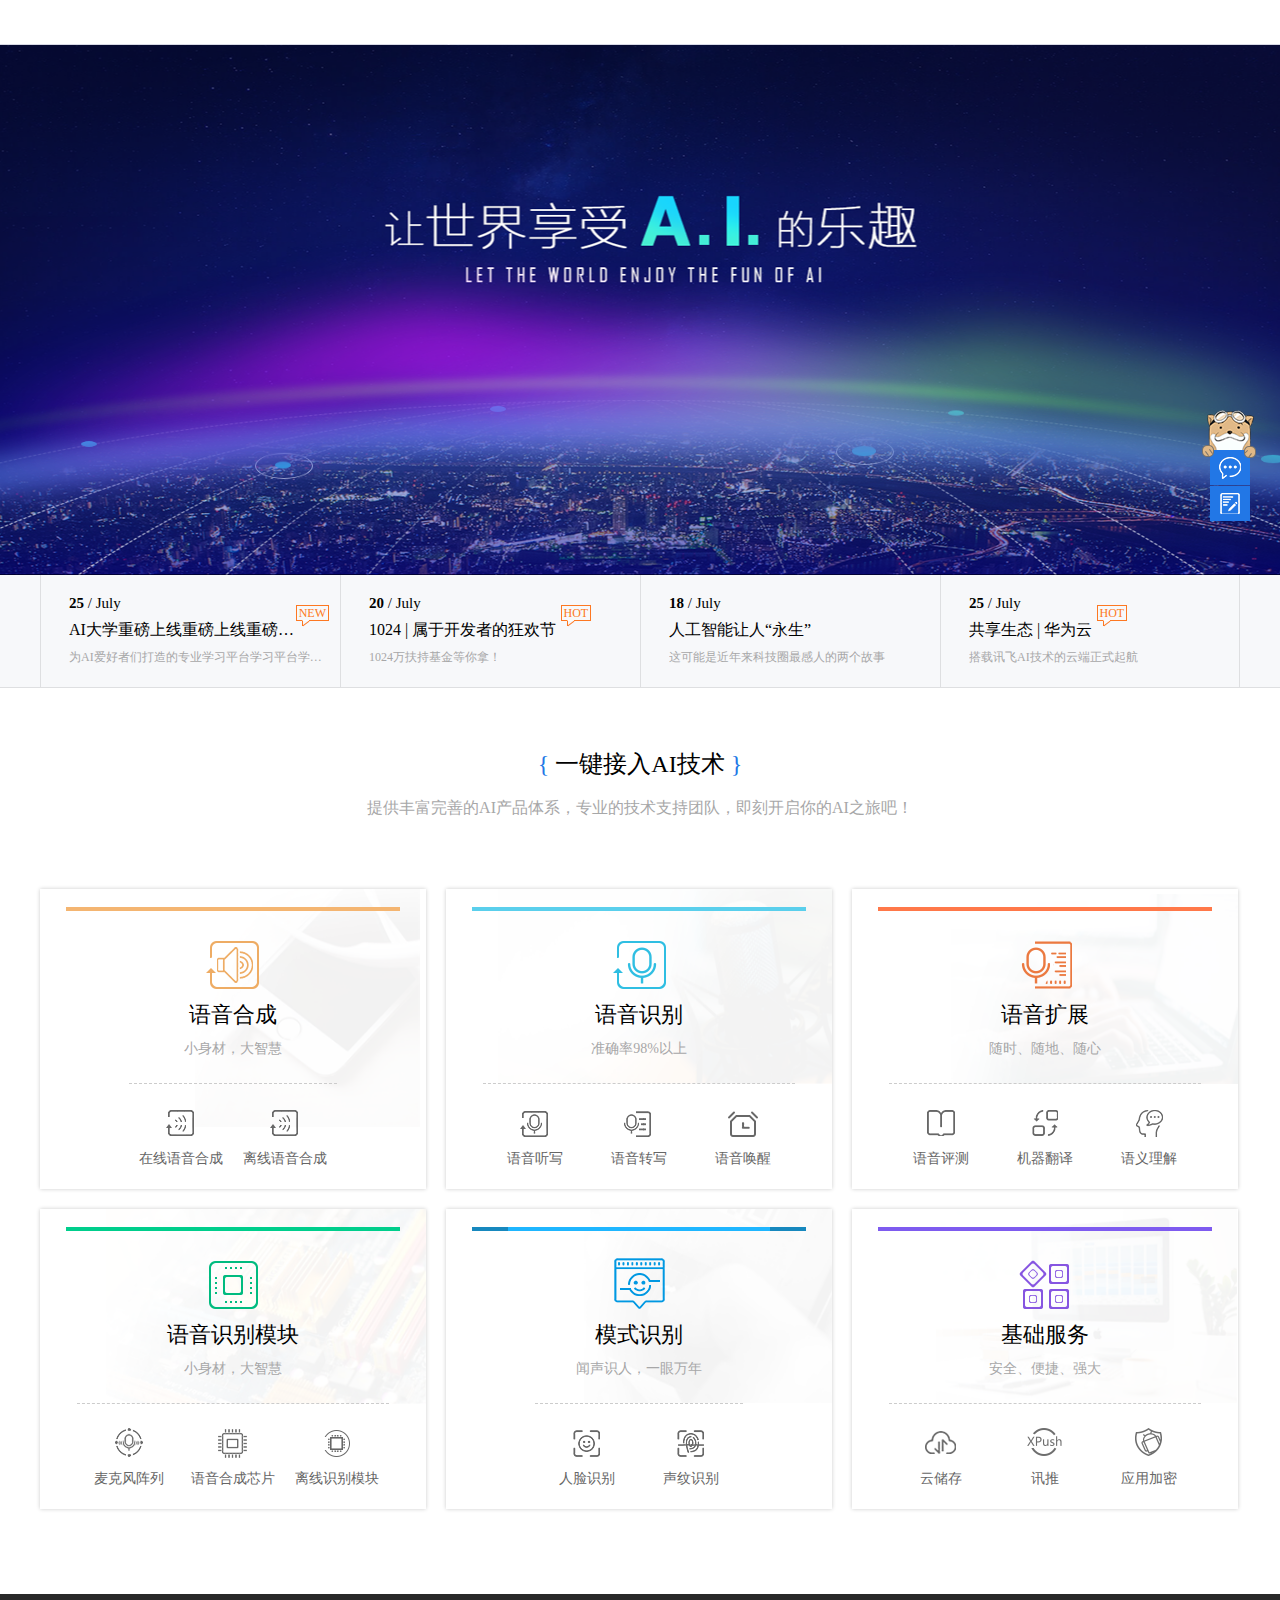
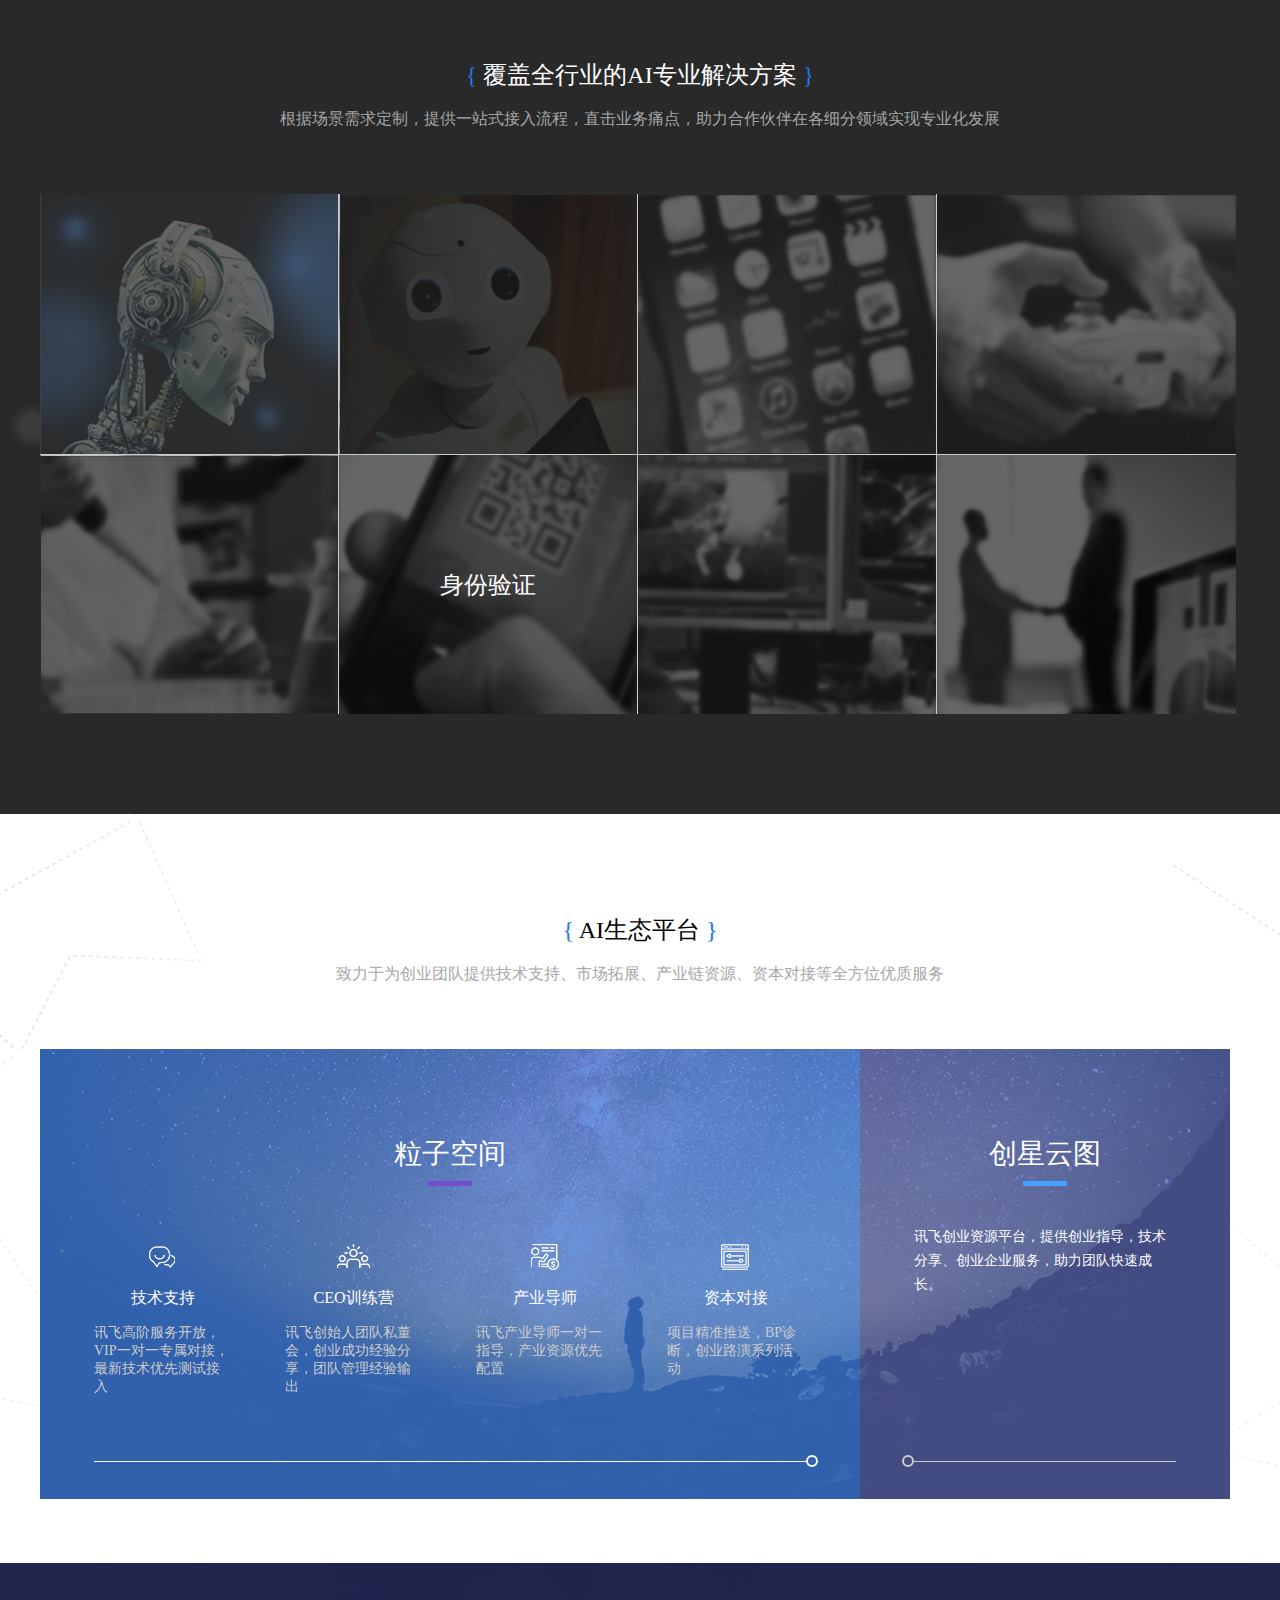
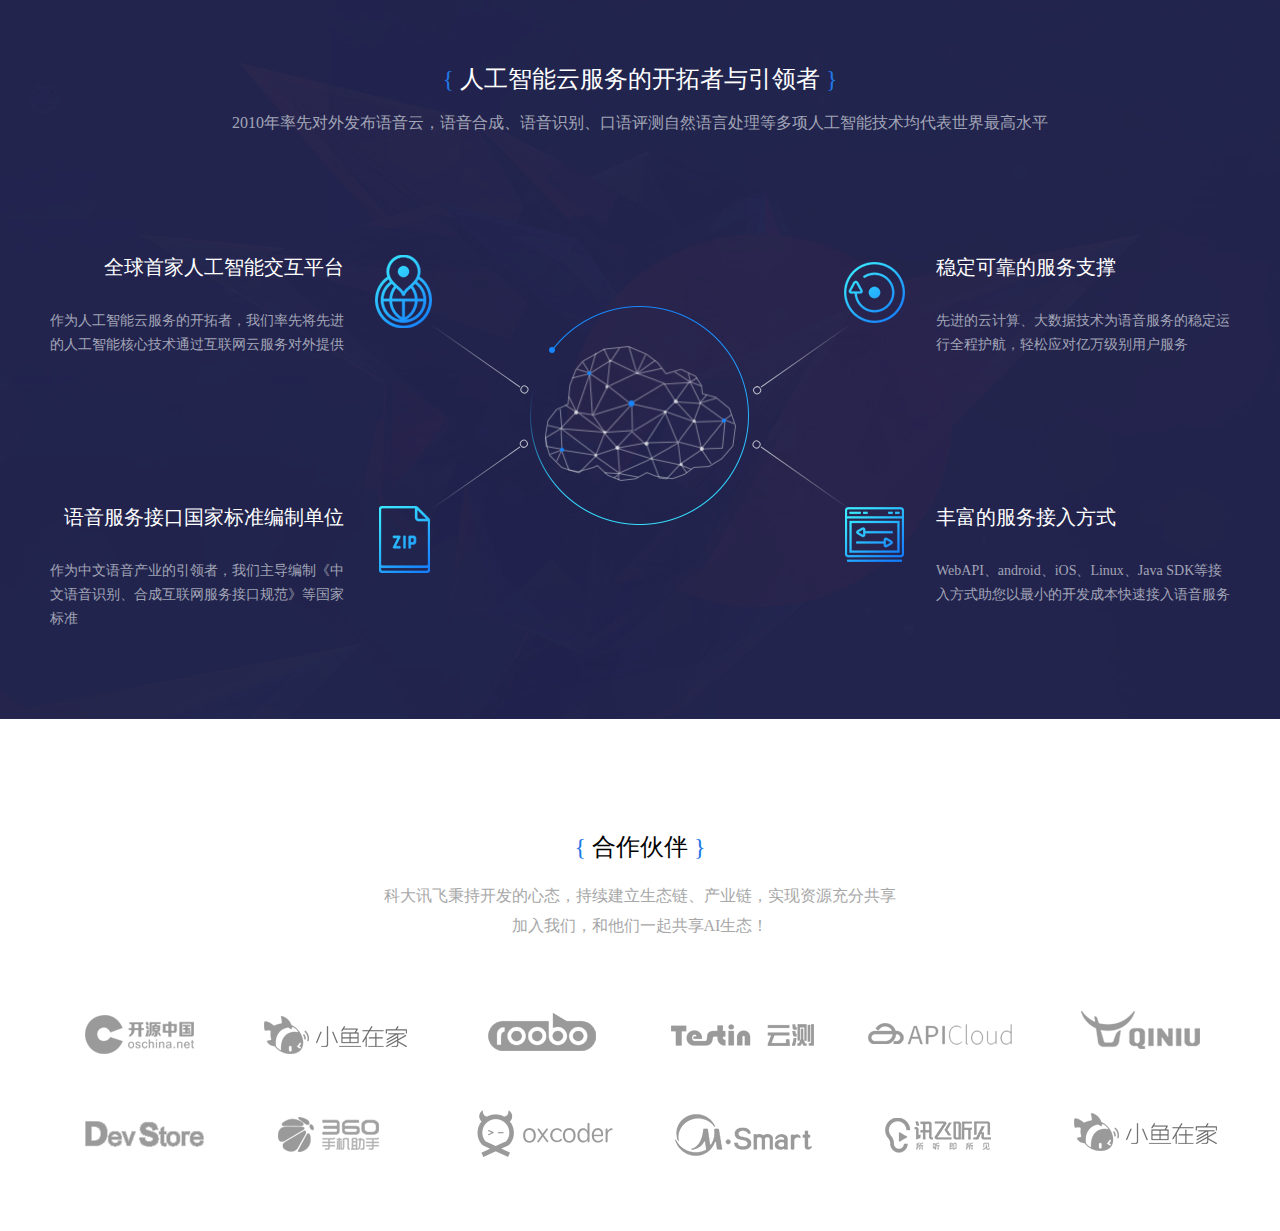
==== commit 0658f1fb: "首页改版，star动画" ====
--- a/index.html
+++ b/index.html
@@ -470,6 +470,39 @@
     </div>
     <!-- AI生态平台 -->
     <div class="ai-ecol-platform">
+        <div class="star-circle-wrap left-circle-0">
+            <div class="star-circle"></div>
+        </div>
+        <div class="star-circle-wrap left-circle-1">
+            <div class="star-circle"></div>
+        </div>
+        <div class="star-circle-wrap left-circle-2">
+            <div class="star-circle"></div>
+        </div>
+        <div class="star-circle-wrap left-circle-3">
+            <div class="star-circle"></div>
+        </div>
+        <div class="star-circle-wrap left-circle-4">
+            <div class="star-circle"></div>
+        </div>
+        <div class="star-circle-wrap left-circle-5">
+            <div class="star-circle"></div>
+        </div>
+        <div class="star-circle-wrap right-circle-0">
+            <div class="star-circle"></div>
+        </div>
+        <div class="star-circle-wrap right-circle-1">
+            <div class="star-circle"></div>
+        </div>
+        <div class="star-circle-wrap right-circle-2">
+            <div class="star-circle"></div>
+        </div>
+        <div class="star-circle-wrap right-circle-3">
+            <div class="star-circle"></div>
+        </div>
+        <div class="star-circle-wrap right-circle-4">
+            <div class="star-circle"></div>
+        </div>
         <div class="platform-wrap clearfix">
             <div class="ai-title">
                 <h2 class="title-top">AI生态平台</h2>
--- a/css/index.css
+++ b/css/index.css
@@ -17,16 +17,11 @@
   clear: both; }
 
 @media screen and (max-width: 1840px) {
-    html {
-        font-size: 200px;
-    }
-}
-
+  html {
+    font-size: 200px; } }
 @media screen and (min-width: 1840px) {
-    html {
-        font-size: 300px;
-    }
-}
+  html {
+    font-size: 300px; } }
 /*小标题公共样式 */
 .ai-title {
   width: 100%; }
@@ -50,224 +45,156 @@
 
 /*轮播图 */
 .banner {
-    position: relative;
+  position: relative;
   width: 100%;
   height: 575px;
-    background: url("../images/bg.png") no-repeat bottom center;
-    overflow: hidden;
-}
-
-.banner .double-circle {
+  background: url("../images/bg.png") no-repeat bottom center;
+  overflow: hidden; }
+  .banner .double-circle {
     position: absolute;
     left: 50%;
     border-radius: 50%;
-    background: #15e1ff;
-}
-
-.banner .double-circle .circle {
-    position: absolute;
-    top: 50%;
-    left: 50%;
-    border: 1px solid #eeeeee;
-    border-radius: 50%;
-}
-
-.banner .circle-size-0 {
+    background: #15e1ff; }
+    .banner .double-circle .circle {
+      position: absolute;
+      top: 50%;
+      left: 50%;
+      border: 1px solid #eeeeee;
+      border-radius: 50%; }
+  .banner .circle-size-0 {
     width: 16px;
-    height: 6px;
-}
-
-.banner .circle-size-0 .size-0 {
-    width: 44px;
-    height: 14px;
-    margin-top: -7px;
-    margin-left: -22px;
-}
-
-.banner .circle-size-1 {
+    height: 6px; }
+    .banner .circle-size-0 .size-0 {
+      width: 44px;
+      height: 14px;
+      margin-top: -7px;
+      margin-left: -22px; }
+  .banner .circle-size-1 {
     width: 16px;
-    height: 8px;
-}
-
-.banner .circle-size-1 .size-1 {
-    width: 56px;
-    height: 28px;
-    margin-top: -14px;
-    margin-left: -28px;
-}
-
-.banner .circle-size-2 {
+    height: 8px; }
+    .banner .circle-size-1 .size-1 {
+      width: 56px;
+      height: 28px;
+      margin-top: -14px;
+      margin-left: -28px; }
+  .banner .circle-size-2 {
     width: 24px;
-    height: 12px;
-}
-
-.banner .circle-size-2 .size-2 {
-    width: 56px;
-    height: 28px;
-    margin-top: -14px;
-    margin-left: -28px;
-}
-
-.banner .inner {
-    animation: move1 4s linear infinite;
-}
-
-.banner .outer {
+    height: 12px; }
+    .banner .circle-size-2 .size-2 {
+      width: 56px;
+      height: 28px;
+      margin-top: -14px;
+      margin-left: -28px; }
+  .banner .inner {
+    animation: move1 4s linear infinite; }
+  .banner .outer {
     opacity: 0;
-    animation: move1 4s linear 2s infinite;
-}
-
-.banner .inner-delay-1 {
+    animation: move1 4s linear 2s infinite; }
+  .banner .inner-delay-1 {
     opacity: 0;
-    animation: move1 4s linear 1s infinite;
-}
-
-.banner .outer-delay-1 {
+    animation: move1 4s linear 1s infinite; }
+  .banner .outer-delay-1 {
     opacity: 0;
-    animation: move1 4s linear 3s infinite;
-}
-
-.banner .inner-delay-2 {
+    animation: move1 4s linear 3s infinite; }
+  .banner .inner-delay-2 {
     opacity: 0;
-    animation: move1 4s linear 1.5s infinite;
-}
-
-.banner .outer-delay-2 {
+    animation: move1 4s linear 1.5s infinite; }
+  .banner .outer-delay-2 {
     opacity: 0;
-    animation: move1 4s linear 3.5s infinite;
-}
-
-.banner .left-0 {
+    animation: move1 4s linear 3.5s infinite; }
+  .banner .left-0 {
     top: 440px;
     margin-left: -559px;
-    transform: rotateX(45deg);
-}
-
-.banner .left-1 {
+    transform: rotateX(45deg); }
+  .banner .left-1 {
     top: 461px;
     margin-left: -365px;
-    transform: rotateX(30deg);
-}
-
-.banner .left-2 {
+    transform: rotateX(30deg); }
+  .banner .left-2 {
     top: 406px;
-    margin-left: -150px;
-}
-
-.banner .right-0 {
+    margin-left: -150px; }
+  .banner .right-0 {
     top: 445px;
     margin-left: 212px;
-    transform: rotateX(30deg);
-}
-
-.banner .right-1 {
+    transform: rotateX(30deg); }
+  .banner .right-1 {
     top: 410px;
     margin-left: 308px;
-    transform: rotateX(30deg);
-}
-
-.banner .right-2 {
+    transform: rotateX(30deg); }
+  .banner .right-2 {
     top: 453px;
     margin-left: 621px;
-    transform: rotateX(45deg);
-}
-
+    transform: rotateX(45deg); }
 @keyframes move1 {
-    0% {
-        transform: scale(0.5, 0.5);
-        opacity: 0;
-    }
-    50% {
-        transform: scale(1.6, 1.6);
-        opacity: 1;
-    }
-    100% {
-        transform: scale(3, 3);
-        opacity: 0;
-    }
-}
-
-.banner .bg-blur {
+  0% {
+    transform: scale(0.5, 0.5);
+    opacity: 0; }
+  50% {
+    transform: scale(1.6, 1.6);
+    opacity: 1; }
+  100% {
+    transform: scale(3, 3);
+    opacity: 0; } }
+  .banner .bg-blur {
     position: absolute;
     top: 360px;
     left: 0;
     width: 100%;
     height: 283px;
-    background: url("../images/bg-blur.png") no-repeat bottom center;
-}
-
-.banner .aurora-wrap {
+    background: url("../images/bg-blur.png") no-repeat bottom center; }
+  .banner .aurora-wrap {
     position: absolute;
     top: 306px;
     left: 0;
     width: 100%;
-    height: 300px;
-}
-
-.banner .aurora-wrap .green-round {
-    width: 100%;
-    height: 100%;
-    background: url("../images/aurora/green-round.png") no-repeat bottom center;
-    animation: grad-change 8s linear infinite;
-}
-
-.banner .aurora-wrap .red-aurora {
-    position: absolute;
-    top: -70px;
-    left: 50%;
-    width: 1050px;
-    height: 300px;
-    margin-left: -700px;
-    background: url("../images/aurora/red-aurora.png") no-repeat;
-    animation: grad-change 8s linear infinite;
-}
-
-.banner .aurora-wrap .green-aurora {
-    position: absolute;
-    top: -40px;
-    left: 50%;
-    width: 1050px;
-    height: 300px;
-    margin-left: -200px;
-    background: url("../images/aurora/green-aurora.png") no-repeat;
-    animation: grad-change 8s linear 5s infinite;
-}
-
-.banner .aurora-wrap .blue-aurora {
-    position: absolute;
-    top: -50px;
-    left: 50%;
-    width: 1050px;
-    height: 300px;
-    margin-left: -360px;
-    background: url("../images/aurora/blue-aurora.png") no-repeat;
-    animation: grad-change1 8s linear 2s infinite;
-    opacity: 0.7;
-}
-
+    height: 300px; }
+    .banner .aurora-wrap .green-round {
+      width: 100%;
+      height: 100%;
+      background: url("../images/aurora/green-round.png") no-repeat bottom center;
+      animation: grad-change 8s linear infinite; }
+    .banner .aurora-wrap .red-aurora {
+      position: absolute;
+      top: -70px;
+      left: 50%;
+      width: 1050px;
+      height: 300px;
+      margin-left: -700px;
+      background: url("../images/aurora/red-aurora.png") no-repeat;
+      animation: grad-change 8s linear infinite; }
+    .banner .aurora-wrap .green-aurora {
+      position: absolute;
+      top: -40px;
+      left: 50%;
+      width: 1050px;
+      height: 300px;
+      margin-left: -200px;
+      background: url("../images/aurora/green-aurora.png") no-repeat;
+      animation: grad-change 8s linear 5s infinite; }
+    .banner .aurora-wrap .blue-aurora {
+      position: absolute;
+      top: -50px;
+      left: 50%;
+      width: 1050px;
+      height: 300px;
+      margin-left: -360px;
+      background: url("../images/aurora/blue-aurora.png") no-repeat;
+      animation: grad-change1 8s linear 2s infinite;
+      opacity: 0.7; }
 @keyframes grad-change {
-    0% {
-        opacity: 1;
-    }
-    50% {
-        opacity: 0.1;
-    }
-    100% {
-        opacity: 1;
-    }
-}
-
+  0% {
+    opacity: 1; }
+  50% {
+    opacity: 0.1; }
+  100% {
+    opacity: 1; } }
 @keyframes grad-change1 {
-    0% {
-        opacity: 0.7;
-    }
-    50% {
-        opacity: 0;
-    }
-    100% {
-        opacity: 0.7;
-    }
-}
+  0% {
+    opacity: 0.7; }
+  50% {
+    opacity: 0; }
+  100% {
+    opacity: 0.7; } }
 /*公告区 */
 .notice {
   width: 100%;
@@ -289,29 +216,23 @@
       .notice .notice-wrap .notice-elem .elem-link {
         display: block;
         width: 100%;
-          height: 100%;
-          font-size: 0;
-      }
+        height: 100%;
+        font-size: 0; }
         .notice .notice-wrap .notice-elem .elem-link .day {
           font-size: 15px;
           margin-bottom: 8px; }
-
-.notice .notice-wrap .notice-elem .elem-link .title-wrap {
+        .notice .notice-wrap .notice-elem .elem-link .title-wrap {
           position: relative;
-    display: inline-block;
-    max-width: 225px;
-}
-
-.notice .notice-wrap .notice-elem .elem-link .title-wrap .title {
-    display: inline-block;
-    max-width: 225px;
-    font-size: 16px;
-    overflow: hidden;
-    white-space: nowrap;
-    text-overflow: ellipsis;
-}
-
-.notice .notice-wrap .notice-elem .elem-link .title-wrap .icon {
+          display: inline-block;
+          max-width: 225px; }
+          .notice .notice-wrap .notice-elem .elem-link .title-wrap .title {
+            display: inline-block;
+            max-width: 225px;
+            font-size: 16px;
+            overflow: hidden;
+            white-space: nowrap;
+            text-overflow: ellipsis; }
+          .notice .notice-wrap .notice-elem .elem-link .title-wrap .icon {
             position: absolute;
             right: -35px;
             top: -15px;
@@ -323,10 +244,9 @@
             font-style: normal;
             text-align: center;
             line-height: 14px; }
-
-.notice .notice-wrap .notice-elem .elem-link .title-wrap .icon:before {
+            .notice .notice-wrap .notice-elem .elem-link .title-wrap .icon:before {
               content: "";
-    display: block;
+              display: block;
               position: absolute;
               left: 5px;
               bottom: -6px;
@@ -334,8 +254,7 @@
               height: 5px;
               border-left: 1px solid;
               border-top: 1px solid #fff; }
-
-.notice .notice-wrap .notice-elem .elem-link .title-wrap .icon:after {
+            .notice .notice-wrap .notice-elem .elem-link .title-wrap .icon:after {
               content: "";
               position: absolute;
               left: 5px;
@@ -344,14 +263,13 @@
               border-top: 1px solid;
               transform: rotateZ(-38deg); }
         .notice .notice-wrap .notice-elem .elem-link .info {
-            padding-right: 10px;
+          padding-right: 10px;
           margin-top: 8px;
           color: #a7a7a8;
-            font-size: 12px;
-            overflow: hidden;
-            white-space: nowrap;
-            text-overflow: ellipsis;
-        }
+          font-size: 12px;
+          overflow: hidden;
+          white-space: nowrap;
+          text-overflow: ellipsis; }
       .notice .notice-wrap .notice-elem:hover {
         background: #fff; }
         .notice .notice-wrap .notice-elem:hover .title {
@@ -368,21 +286,19 @@
     height: 620px;
     margin-top: 50px; }
     .ai-teck .teck-context .context-show {
-        position: absolute;
-        top: 100%;
-        left: 0;
+      position: absolute;
+      top: 100%;
+      left: 0;
       box-sizing: border-box;
       width: 386px;
       height: 300px;
       margin-top: 20px;
       overflow: hidden;
-        background: linear-gradient(to right, #2277e6, rgba(34, 119, 230, 0.9));
-    }
+      background: linear-gradient(to right, #2277e6, rgba(34, 119, 230, 0.9)); }
       .ai-teck .teck-context .context-show .show-wrap {
         width: 100%;
         height: 100%;
-          padding: 18px 0 0 16px;
-      }
+        padding: 18px 0 0 16px; }
         .ai-teck .teck-context .context-show .show-wrap .show-server {
           display: block;
           box-sizing: border-box;
@@ -408,14 +324,12 @@
           .ai-teck .teck-context .context-show .show-wrap .show-server:hover {
             border-left: 2px solid #fff;
             background: linear-gradient(to right, rgba(255, 255, 255, 0.1), rgba(255, 255, 255, 0)); }
-
-.ai-teck .teck-context .detail-wrap {
-    position: absolute;
-    top: 18px;
-    left: 26px;
-}
+    .ai-teck .teck-context .detail-wrap {
+      position: absolute;
+      top: 18px;
+      left: 26px; }
     .ai-teck .teck-context .sever-item {
-        position: relative;
+      position: relative;
       float: left;
       box-sizing: border-box;
       width: 386px;
@@ -432,8 +346,7 @@
           width: 54px;
           height: 54px;
           margin: 25px auto 10px auto;
-            background-image: url("../images/ai-teck/ai-teck-icon.png");
-        }
+          background-image: url("../images/ai-teck/ai-teck-icon.png"); }
         .ai-teck .teck-context .sever-item .sever .sever-title {
           color: #000;
           font-size: 22px;
@@ -444,25 +357,18 @@
           color: #a7a7a8;
           font-size: 14px;
           text-align: center; }
-
-.ai-teck .teck-context .sever-item .sever .speech-synthesis-logo {
-    background-position: -4px -1px;
-}
+        .ai-teck .teck-context .sever-item .sever .speech-synthesis-logo {
+          background-position: -4px -1px; }
         .ai-teck .teck-context .sever-item .sever .voice-recog-logo {
-            background-position: -76px -1px;
-        }
+          background-position: -76px -1px; }
         .ai-teck .teck-context .sever-item .sever .speech-exten-logo {
-            background-position: -151px -1px;
-        }
+          background-position: -151px -1px; }
         .ai-teck .teck-context .sever-item .sever .speech-hardware-logo {
-            background-position: -233px -1px;
-        }
+          background-position: -233px -1px; }
         .ai-teck .teck-context .sever-item .sever .pattern-recog-logo {
-            background-position: -309px -4px;
-        }
+          background-position: -309px -4px; }
         .ai-teck .teck-context .sever-item .sever .basic-service-logo {
-            background-position: -386px -1px;
-        }
+          background-position: -386px -1px; }
       .ai-teck .teck-context .sever-item .special-border {
         position: relative;
         border-top: 4px solid #1fb6ff; }
@@ -501,88 +407,56 @@
               width: 36px;
               height: 30px;
               margin: 0 auto;
-                background-image: url("../images/ai-teck/ai-teck-icon.png");
-            }
+              background-image: url("../images/ai-teck/ai-teck-icon.png"); }
             .ai-teck .teck-context .sever-item .sever-detail .detail-list .list-link .list {
               display: block;
               margin-top: 12px;
               font-size: 14px;
               text-align: center; }
-
-.ai-teck .teck-context .sever-item .sever-detail .detail-list .icon-synt {
-    background-position: -3px -81px;
-}
+          .ai-teck .teck-context .sever-item .sever-detail .detail-list .icon-synt {
+            background-position: -3px -81px; }
           .ai-teck .teck-context .sever-item .sever-detail .detail-list .icon-voice {
-              background-position: -51px -80px;
-          }
-
-.ai-teck .teck-context .sever-item .sever-detail .detail-list .icon-micphone {
-    background-position: -96px -80px;
-}
+            background-position: -51px -80px; }
+          .ai-teck .teck-context .sever-item .sever-detail .detail-list .icon-micphone {
+            background-position: -96px -80px; }
           .ai-teck .teck-context .sever-item .sever-detail .detail-list .icon-face-recog {
-              background-position: -453px -80px;
-          }
+            background-position: -453px -80px; }
           .ai-teck .teck-context .sever-item .sever-detail .detail-list .icon-dialog {
             background-position: -88px -62px; }
           .ai-teck .teck-context .sever-item .sever-detail .detail-list .icon-wakeup {
-              background-position: -140px -80px;
-          }
+            background-position: -140px -80px; }
           .ai-teck .teck-context .sever-item .sever-detail .detail-list .icon-reading {
-              background-position: -190px -80px;
-          }
-
-.ai-teck .teck-context .sever-item .sever-detail .detail-list .icon-translate {
-    background-position: -236px -80px;
-}
-
-.ai-teck .teck-context .sever-item .sever-detail .detail-list .icon-understand {
-    background-position: -277px -80px;
-}
-
-.ai-teck .teck-context .sever-item .sever-detail .detail-list .icon-micarray {
-    background-position: -321px -80px;
-}
-
-.ai-teck .teck-context .sever-item .sever-detail .detail-list .icon-voicechip {
-    background-position: -367px -80px;
-}
-
-.ai-teck .teck-context .sever-item .sever-detail .detail-list .icon-offlinerecog {
-    background-position: -410px -80px;
-}
+            background-position: -190px -80px; }
+          .ai-teck .teck-context .sever-item .sever-detail .detail-list .icon-translate {
+            background-position: -236px -80px; }
+          .ai-teck .teck-context .sever-item .sever-detail .detail-list .icon-understand {
+            background-position: -277px -80px; }
+          .ai-teck .teck-context .sever-item .sever-detail .detail-list .icon-micarray {
+            background-position: -321px -80px; }
+          .ai-teck .teck-context .sever-item .sever-detail .detail-list .icon-voicechip {
+            background-position: -367px -80px; }
+          .ai-teck .teck-context .sever-item .sever-detail .detail-list .icon-offlinerecog {
+            background-position: -410px -80px; }
           .ai-teck .teck-context .sever-item .sever-detail .detail-list .icon-evaluation {
             background-position: -86px -212px; }
           .ai-teck .teck-context .sever-item .sever-detail .detail-list .icon-ai-head {
             background-position: -152px -15px; }
           .ai-teck .teck-context .sever-item .sever-detail .detail-list .icon-voiceprint-recog {
-              background-position: -497px -80px;
-          }
+            background-position: -497px -80px; }
           .ai-teck .teck-context .sever-item .sever-detail .detail-list .icon-storage {
-              background-position: -542px -80px;
-          }
+            background-position: -542px -80px; }
           .ai-teck .teck-context .sever-item .sever-detail .detail-list .icon-xunpush {
-              background-position: -593px -80px;
-          }
-
-.ai-teck .teck-context .sever-item .sever-detail .detail-list .icon-encrypt {
-    background-position: -640px -80px;
-}
-
-.ai-teck .teck-context .sever-item:nth-child(1), .ai-teck .teck-context .sever-item:nth-child(4) {
-    margin-left: 0;
-}
-
-.ai-teck .teck-context .sever-item .two-items {
-    width: 208px;
-}
-
-.ai-teck .teck-context .speech-synthesis-bg {
-    background: url("../images/ai-teck/speech-synthesis.png") 155px 0/225px no-repeat;
-}
-
-.ai-teck .teck-context .speech-synthesis-bg .sever {
-    border-top: 4px solid #f4b571;
-}
+            background-position: -593px -80px; }
+          .ai-teck .teck-context .sever-item .sever-detail .detail-list .icon-encrypt {
+            background-position: -640px -80px; }
+      .ai-teck .teck-context .sever-item:nth-child(1), .ai-teck .teck-context .sever-item:nth-child(4) {
+        margin-left: 0; }
+      .ai-teck .teck-context .sever-item .two-items {
+        width: 208px; }
+    .ai-teck .teck-context .speech-synthesis-bg {
+      background: url("../images/ai-teck/speech-synthesis.png") 155px 0/225px no-repeat; }
+      .ai-teck .teck-context .speech-synthesis-bg .sever {
+        border-top: 4px solid #f4b571; }
     .ai-teck .teck-context .speech-recog-bg {
       background: url("../images/ai-teck/speech-recognition.png") 52px 0/381px no-repeat; }
     .ai-teck .teck-context .speech-exten-bg {
@@ -599,32 +473,24 @@
       background: url("../images/ai-teck/basic-service.png") 84px 0/301px no-repeat; }
       .ai-teck .teck-context .basic-service-bg .sever {
         border-top: 4px solid #7e5bef; }
-
-.ai-teck .teck-context .show-wrap {
-    background-size: 300px;
-    background-position: bottom right;
-}
+    .ai-teck .teck-context .show-wrap {
+      background-size: 300px;
+      background-position: bottom right; }
 
 /*AI解决方案 */
 .ai-solution {
   width: 100%;
-    padding-top: 65px;
-    margin-top: 85px;
-    background: #292929;
-}
-
-.ai-solution .ai-title .title-top {
-    color: #fff;
-}
-
-.ai-solution .ai-title .title-info {
-    color: #a4a6a7;
-}
+  padding-top: 65px;
+  margin-top: 85px;
+  background: #292929; }
+  .ai-solution .ai-title .title-top {
+    color: #fff; }
+  .ai-solution .ai-title .title-info {
+    color: #a4a6a7; }
   .ai-solution .solution-wrap {
     position: relative;
     width: 100%;
-      margin-top: 64px;
-  }
+    margin-top: 64px; }
     .ai-solution .solution-wrap .blur-circle {
       position: absolute;
       border-radius: 50%;
@@ -662,263 +528,269 @@
     .ai-solution .solution-wrap .list-wrap {
       width: 1200px;
       height: 520px;
-        margin: 0 auto;
-    }
+      margin: 0 auto; }
       .ai-solution .solution-wrap .list-wrap .solution-item {
         position: relative;
         float: left;
         box-sizing: border-box;
-          width: 299px;
+        width: 299px;
         height: 260px;
-          border-right: 1px solid #ccc;
-          color: #fff;
-          overflow: hidden;
-      }
-
-.ai-solution .solution-wrap .list-wrap .solution-item .item-info-wrap {
-    position: relative;
-    width: 100%;
-    height: 100%;
-    transition: all 0.3s;
-}
-
-.ai-solution .solution-wrap .list-wrap .solution-item:hover .item-info-wrap {
-    background-color: rgba(5, 91, 196, 0.5);
-}
+        border-right: 1px solid #ccc;
+        color: #fff;
+        overflow: hidden; }
+        .ai-solution .solution-wrap .list-wrap .solution-item .item-info-wrap {
+          position: relative;
+          width: 100%;
+          height: 100%;
+          transition: all 0.3s; }
+        .ai-solution .solution-wrap .list-wrap .solution-item:hover .item-info-wrap {
+          background-color: rgba(5, 91, 196, 0.5); }
         .ai-solution .solution-wrap .list-wrap .solution-item:hover .item-name {
-            padding: 40px 0 24px 0;
-        }
-
-.ai-solution .solution-wrap .list-wrap .solution-item:hover .solution-item-bg {
-    transform: scale(1.3);
-}
+          padding: 40px 0 24px 0; }
+        .ai-solution .solution-wrap .list-wrap .solution-item:hover .solution-item-bg {
+          transform: scale(1.3); }
         .ai-solution .solution-wrap .list-wrap .solution-item .item-name {
-            padding: 115px 0;
-            height: 30px;
+          padding: 115px 0;
+          height: 30px;
           font-size: 24px;
           text-align: center;
-            line-height: 30px;
-            transition: all 0.3s;
-        }
-
-.ai-solution .solution-wrap .list-wrap .solution-item .item-hide .introduce {
-    padding: 0 24px;
-    margin-bottom: 40px;
-    font-size: 12px;
-    line-height: 24px;
-}
-
-.ai-solution .solution-wrap .list-wrap .solution-item .item-hide .detail {
-    display: block;
-    box-sizing: border-box;
-    width: 135px;
-    height: 40px;
-    margin: 0 auto;
-    border: 1px solid #fff;
-    border-radius: 4px;
-    color: #fff;
-    font-size: 12px;
-    text-align: center;
-    line-height: 40px;
-}
-
-.ai-solution .solution-wrap .list-wrap .solution-item .solution-item-bg {
-    position: absolute;
-    display: block;
-    top: 0;
-    left: 0;
-    width: 100%;
-    height: 100%;
-    transition: transform 0.3s;
-}
-
-.ai-solution .solution-wrap .list-wrap .border-top {
-    border-top: 1px solid #ccc;
-}
-
-.ai-solution .solution-wrap .list-wrap .border-none {
-    border-right: none;
-}
-
-.ai-solution .solution-wrap .wrap-cover {
-    position: relative;
-    width: 100%;
-    height: 100px;
-    background: #292929;
-}
+          line-height: 30px;
+          transition: all 0.3s; }
+        .ai-solution .solution-wrap .list-wrap .solution-item .item-hide .introduce {
+          padding: 0 24px;
+          margin-bottom: 40px;
+          font-size: 12px;
+          line-height: 24px; }
+        .ai-solution .solution-wrap .list-wrap .solution-item .item-hide .detail {
+          display: block;
+          box-sizing: border-box;
+          width: 135px;
+          height: 40px;
+          margin: 0 auto;
+          border: 1px solid #fff;
+          border-radius: 4px;
+          color: #fff;
+          font-size: 12px;
+          text-align: center;
+          line-height: 40px; }
+        .ai-solution .solution-wrap .list-wrap .solution-item .solution-item-bg {
+          position: absolute;
+          display: block;
+          top: 0;
+          left: 0;
+          width: 100%;
+          height: 100%;
+          transition: transform 0.3s; }
+      .ai-solution .solution-wrap .list-wrap .border-top {
+        border-top: 1px solid #ccc; }
+      .ai-solution .solution-wrap .list-wrap .border-none {
+        border-right: none; }
+    .ai-solution .solution-wrap .wrap-cover {
+      position: relative;
+      width: 100%;
+      height: 100px;
+      background: #292929; }
 
 /*AI生态平台 */
 .ai-ecol-platform {
   position: relative;
   width: 100%;
-    background: #fff url("../images/ecol-platform/ai-ecol-platform-bg.png") top center/1920px auto no-repeat;
-}
+  background: #fff url("../images/ecol-platform/ai-ecol-platform-bg.png") top center/1920px auto no-repeat; }
+  .ai-ecol-platform .star-circle-wrap {
+    position: absolute;
+    left: 50%;
+    width: 10px;
+    height: 10px;
+    border-radius: 50%;
+    background: #fff; }
+    .ai-ecol-platform .star-circle-wrap .star-circle {
+      width: 10px;
+      height: 10px;
+      border-radius: 50%;
+      box-shadow: 0 0 15px rgba(47, 204, 255, 0.5);
+      background: radial-gradient(rgba(47, 204, 255, 0.7), rgba(47, 204, 255, 0.2));
+      opacity: 0; }
+@keyframes star-circle-fade {
+  0% {
+    transform: scale(0, 0);
+    opacity: 0; }
+  40% {
+    transform: scale(1, 1);
+    opacity: 1; }
+  80% {
+    transform: scale(0, 0);
+    opacity: 0; }
+  100% {
+    transform: scale(0, 0);
+    opacity: 0; } }
+  .ai-ecol-platform .left-circle-0 {
+    top: 44px;
+    margin-left: -826px; }
+    .ai-ecol-platform .left-circle-0 .star-circle {
+      animation: star-circle-fade 8s linear infinite; }
+  .ai-ecol-platform .left-circle-1 {
+    top: 539px;
+    margin-left: -849px; }
+    .ai-ecol-platform .left-circle-1 .star-circle {
+      animation: star-circle-fade 8s linear 2s infinite; }
+  .ai-ecol-platform .left-circle-2 {
+    top: 675px;
+    margin-left: -809px; }
+    .ai-ecol-platform .left-circle-2 .star-circle {
+      animation: star-circle-fade 8s linear 4s infinite; }
+  .ai-ecol-platform .left-circle-3 {
+    top: 311px;
+    margin-left: -718px; }
+    .ai-ecol-platform .left-circle-3 .star-circle {
+      animation: star-circle-fade 8s linear 6s infinite; }
+  .ai-ecol-platform .left-circle-4 {
+    top: 234px;
+    margin-left: -626px; }
+    .ai-ecol-platform .left-circle-4 .star-circle {
+      animation: star-circle-fade 8s linear infinite; }
+  .ai-ecol-platform .left-circle-5 {
+    top: 1px;
+    margin-left: -510px; }
+    .ai-ecol-platform .left-circle-5 .star-circle {
+      animation: star-circle-fade 8s linear 2s infinite; }
+  .ai-ecol-platform .right-circle-0 {
+    top: 296px;
+    margin-left: 644px; }
+    .ai-ecol-platform .right-circle-0 .star-circle {
+      animation: star-circle-fade 8s linear infinite; }
+  .ai-ecol-platform .right-circle-1 {
+    top: 136px;
+    margin-left: 666px; }
+    .ai-ecol-platform .right-circle-1 .star-circle {
+      animation: star-circle-fade 8s linear 2s infinite; }
+  .ai-ecol-platform .right-circle-2 {
+    top: 528px;
+    margin-left: 725px; }
+    .ai-ecol-platform .right-circle-2 .star-circle {
+      animation: star-circle-fade 8s linear 4s infinite; }
+  .ai-ecol-platform .right-circle-3 {
+    top: 9px;
+    margin-left: 795px; }
+    .ai-ecol-platform .right-circle-3 .star-circle {
+      animation: star-circle-fade 8s linear 6s infinite; }
+  .ai-ecol-platform .right-circle-4 {
+    top: 456px;
+    margin-left: 839px; }
+    .ai-ecol-platform .right-circle-4 .star-circle {
+      animation: star-circle-fade 8s linear infinite; }
   .ai-ecol-platform .platform-wrap {
     width: 1200px;
     padding: 100px 0 64px 0;
     margin: 0 auto; }
-
-.ai-ecol-platform .platform-wrap .platform-bg-wrap {
-    width: 1190px;
-    background: url("../images/ecol-platform/ecol-platform-bg.png") no-repeat bottom center;
-}
+    .ai-ecol-platform .platform-wrap .platform-bg-wrap {
+      width: 1190px;
+      background: url("../images/ecol-platform/ecol-platform-bg.png") no-repeat bottom center; }
     .ai-ecol-platform .platform-wrap .ai-title {
       margin-bottom: 64px; }
-
-.ai-ecol-platform .platform-wrap .title-sub {
-    position: relative;
-    padding: 86px 0 28px 0;
-    color: #fff;
-    font-size: 28px;
-    font-weight: 500;
-    text-align: center;
-}
-
-.ai-ecol-platform .platform-wrap .title-sub:before {
-    content: "";
-    position: absolute;
-    bottom: 15px;
-    left: 50%;
-    width: 44px;
-    height: 5px;
-    margin-left: -22px;
-    background: #744eca;
-}
-
-.ai-ecol-platform .platform-wrap .info-main {
-    width: 262px;
-    margin: 24px auto 0 auto;
-    color: #fff;
-    font-size: 14px;
-    line-height: 24px;
-}
-
-.ai-ecol-platform .platform-wrap .list-wrap {
-    width: 712px;
-    height: 220px;
-    margin: 40px 18px 0 0;
-}
-
-.ai-ecol-platform .platform-wrap .list-wrap .intro-list {
-    float: left;
-    display: block;
-    width: 137px;
-    height: 150px;
-    margin: 0 0 25px 54px;
-}
-
-.ai-ecol-platform .platform-wrap .list-wrap .intro-list:first-child {
-    margin-left: 0;
-}
-
-.ai-ecol-platform .platform-wrap .list-wrap .intro-list .list {
-    display: block;
-    width: 100%;
-    height: 100%;
-}
-
-.ai-ecol-platform .platform-wrap .list-wrap .intro-list .list .icon {
-    display: block;
-    width: 35px;
-    height: 32px;
-    margin: 0 auto;
-    background-image: url("../images/icons.png");
-}
-
-.ai-ecol-platform .platform-wrap .list-wrap .intro-list .list .content {
-    height: 50px;
-    font-size: 14px;
-}
-
-.ai-ecol-platform .platform-wrap .list-wrap .intro-list .list .content .title {
-    margin: 15px 0;
-    color: #fff;
-    font-size: 16px;
-    text-align: center;
-}
-
-.ai-ecol-platform .platform-wrap .list-wrap .intro-list .list .content .info {
-    color: #ccc;
-}
-
-.ai-ecol-platform .platform-wrap .list-wrap .intro-list .list .icon-news {
-    background-position: -24px -39px;
-}
-
-.ai-ecol-platform .platform-wrap .list-wrap .intro-list .list .icon-camp {
-    background-position: -22px -76px;
-}
-
-.ai-ecol-platform .platform-wrap .list-wrap .intro-list .list .icon-tutor {
-    background-position: -22px -125px;
-}
-
-.ai-ecol-platform .platform-wrap .list-wrap .intro-list .list .icon-connection {
-    background-position: -23px -168px;
-}
-
-.ai-ecol-platform .platform-wrap .cover-wrap {
-    height: 412px;
-    margin: 0 auto;
-}
-
-.ai-ecol-platform .platform-wrap .circle {
-    width: 8px;
-    height: 8px;
-    border-radius: 50%;
-}
-
-.ai-ecol-platform .platform-wrap .introduce {
-    position: relative;
-    float: left;
-    box-sizing: border-box;
-    width: 820px;
-    height: 450px;
-    background: rgba(43, 111, 218, 0.7);
-}
-
-.ai-ecol-platform .platform-wrap .introduce .info-main {
-    display: none;
-}
-
-.ai-ecol-platform .platform-wrap .introduce .cover-wrap {
-    width: 712px;
-    border-bottom: 1px solid #fff;
-}
-
-.ai-ecol-platform .platform-wrap .introduce .circle {
-    float: right;
-    margin-top: -7px;
-    margin-right: 42px;
-    border: 2px solid #fff;
-}
+    .ai-ecol-platform .platform-wrap .title-sub {
+      position: relative;
+      padding: 86px 0 28px 0;
+      color: #fff;
+      font-size: 28px;
+      font-weight: 500;
+      text-align: center; }
+      .ai-ecol-platform .platform-wrap .title-sub:before {
+        content: "";
+        position: absolute;
+        bottom: 15px;
+        left: 50%;
+        width: 44px;
+        height: 5px;
+        margin-left: -22px;
+        background: #744eca; }
+    .ai-ecol-platform .platform-wrap .info-main {
+      width: 262px;
+      margin: 24px auto 0 auto;
+      color: #fff;
+      font-size: 14px;
+      line-height: 24px; }
+    .ai-ecol-platform .platform-wrap .list-wrap {
+      width: 712px;
+      height: 220px;
+      margin: 40px 18px 0 0; }
+      .ai-ecol-platform .platform-wrap .list-wrap .intro-list {
+        float: left;
+        display: block;
+        width: 137px;
+        height: 150px;
+        margin: 0 0 25px 54px; }
+        .ai-ecol-platform .platform-wrap .list-wrap .intro-list:first-child {
+          margin-left: 0; }
+        .ai-ecol-platform .platform-wrap .list-wrap .intro-list .list {
+          display: block;
+          width: 100%;
+          height: 100%; }
+          .ai-ecol-platform .platform-wrap .list-wrap .intro-list .list .icon {
+            display: block;
+            width: 35px;
+            height: 32px;
+            margin: 0 auto;
+            background-image: url("../images/icons.png"); }
+          .ai-ecol-platform .platform-wrap .list-wrap .intro-list .list .content {
+            height: 50px;
+            font-size: 14px; }
+            .ai-ecol-platform .platform-wrap .list-wrap .intro-list .list .content .title {
+              margin: 15px 0;
+              color: #fff;
+              font-size: 16px;
+              text-align: center; }
+            .ai-ecol-platform .platform-wrap .list-wrap .intro-list .list .content .info {
+              color: #ccc; }
+          .ai-ecol-platform .platform-wrap .list-wrap .intro-list .list .icon-news {
+            background-position: -24px -39px; }
+          .ai-ecol-platform .platform-wrap .list-wrap .intro-list .list .icon-camp {
+            background-position: -22px -76px; }
+          .ai-ecol-platform .platform-wrap .list-wrap .intro-list .list .icon-tutor {
+            background-position: -22px -125px; }
+          .ai-ecol-platform .platform-wrap .list-wrap .intro-list .list .icon-connection {
+            background-position: -23px -168px; }
+    .ai-ecol-platform .platform-wrap .cover-wrap {
+      height: 412px;
+      margin: 0 auto; }
+    .ai-ecol-platform .platform-wrap .circle {
+      width: 8px;
+      height: 8px;
+      border-radius: 50%; }
+    .ai-ecol-platform .platform-wrap .introduce {
+      position: relative;
+      float: left;
+      box-sizing: border-box;
+      width: 820px;
+      height: 450px;
+      background: rgba(43, 111, 218, 0.7); }
+      .ai-ecol-platform .platform-wrap .introduce .info-main {
+        display: none; }
+      .ai-ecol-platform .platform-wrap .introduce .cover-wrap {
+        width: 712px;
+        border-bottom: 1px solid #fff; }
+      .ai-ecol-platform .platform-wrap .introduce .circle {
+        float: right;
+        margin-top: -7px;
+        margin-right: 42px;
+        border: 2px solid #fff; }
     .ai-ecol-platform .platform-wrap .nephogram {
       float: left;
-        width: 370px;
-        height: 450px;
+      width: 370px;
+      height: 450px;
       color: #fff;
-        background: rgba(69, 80, 160, 0.7);
-    }
-
-.ai-ecol-platform .platform-wrap .nephogram .list-wrap {
-    display: none;
-}
-
-.ai-ecol-platform .platform-wrap .nephogram .title-sub:before {
-    background: #45a1ff;
-}
-
-.ai-ecol-platform .platform-wrap .nephogram .cover-wrap {
-    width: 262px;
-    border-bottom: 1px solid #ccc;
-}
-
-.ai-ecol-platform .platform-wrap .nephogram .circle {
-    float: left;
-    margin-top: -7px;
-    margin-left: 42px;
-    border: 2px solid #ccc;
-}
+      background: rgba(69, 80, 160, 0.7); }
+      .ai-ecol-platform .platform-wrap .nephogram .list-wrap {
+        display: none; }
+      .ai-ecol-platform .platform-wrap .nephogram .title-sub:before {
+        background: #45a1ff; }
+      .ai-ecol-platform .platform-wrap .nephogram .cover-wrap {
+        width: 262px;
+        border-bottom: 1px solid #ccc; }
+      .ai-ecol-platform .platform-wrap .nephogram .circle {
+        float: left;
+        margin-top: -7px;
+        margin-left: 42px;
+        border: 2px solid #ccc; }
 
 /*技术优势 */
 .teck-advantage {
@@ -949,9 +821,8 @@
     .teck-advantage .features .feature {
       position: relative;
       height: 120px;
-        margin-bottom: 130px;
-        cursor: pointer;
-    }
+      margin-bottom: 130px;
+      cursor: pointer; }
       .teck-advantage .features .feature .detail {
         float: left;
         width: 294px; }
@@ -959,9 +830,8 @@
           color: #fff;
           font-size: 20px;
           font-weight: 500;
-            text-align: right;
-            transition: color 0.3s;
-        }
+          text-align: right;
+          transition: color 0.3s; }
         .teck-advantage .features .feature .detail .info {
           margin-top: 28px;
           color: #a2a5b6;
@@ -985,8 +855,7 @@
         position: absolute;
         width: 110px;
         height: 1px;
-          background: linear-gradient(to right, rgba(255, 255, 255, 0.7), rgba(255, 255, 255, 0));
-      }
+        background: linear-gradient(to right, rgba(255, 255, 255, 0.7), rgba(255, 255, 255, 0)); }
         .teck-advantage .features .feature .line:before {
           content: "";
           position: absolute;
@@ -994,30 +863,24 @@
           left: -9px;
           width: 6px;
           height: 6px;
-            border: 1px solid rgba(255, 255, 255, 0.7);
+          border: 1px solid rgba(255, 255, 255, 0.7);
           border-radius: 50%; }
-
-.teck-advantage .features .feature .line .ball {
-    position: absolute;
-    top: -3px;
-    right: 0;
-    width: 8px;
-    height: 8px;
-    border-radius: 50%;
-    box-shadow: 0 0 15px rgba(47, 204, 255, 0.5);
-    background: radial-gradient(rgba(47, 204, 255, 0.7), rgba(47, 204, 255, 0.2));
-    opacity: 0;
-    transition: all 0.3s;
-}
-
-.teck-advantage .features .feature:hover .line .ball {
-    opacity: 1;
-    right: 111px;
-}
-
-.teck-advantage .features .feature:hover .title {
-    color: #2e89ff;
-}
+        .teck-advantage .features .feature .line .ball {
+          position: absolute;
+          top: -3px;
+          right: 0;
+          width: 8px;
+          height: 8px;
+          border-radius: 50%;
+          box-shadow: 0 0 15px rgba(47, 204, 255, 0.5);
+          background: radial-gradient(rgba(47, 204, 255, 0.7), rgba(47, 204, 255, 0.2));
+          opacity: 0;
+          transition: all 0.3s; }
+      .teck-advantage .features .feature:hover .line .ball {
+        opacity: 1;
+        right: 111px; }
+      .teck-advantage .features .feature:hover .title {
+        color: #2e89ff; }
       .teck-advantage .features .feature .left-top {
         right: -94px;
         bottom: 18px;
@@ -1057,101 +920,67 @@
       margin-left: -110px;
       border-radius: 50%;
       background: url("../images/yun.png") center 40px/192px auto no-repeat; }
-
-.teck-advantage .features .center-circle .center-circle-img {
-    width: 100%;
-    animation: circle-move 3s linear infinite;
-}
-
+      .teck-advantage .features .center-circle .center-circle-img {
+        width: 100%;
+        animation: circle-move 3s linear infinite; }
 @keyframes circle-move {
-    from {
-        transform: rotateZ(360deg);
-    }
-    to {
-        transform: rotateZ(0deg);
-    }
-}
+  from {
+    transform: rotateZ(360deg); }
+  to {
+    transform: rotateZ(0deg); } }
 /*合作伙伴 */
 .partners {
   width: 100%;
-    height: 400px;
+  height: 400px;
   margin-top: 112px; }
   .partners .title-info {
     line-height: 30px; }
   .partners .partner-wrap {
-      width: 1200px;
-      height: 200px;
-      margin: 60px auto 0 auto;
-      font-size: 0;
-  }
+    width: 1200px;
+    height: 200px;
+    margin: 60px auto 0 auto;
+    font-size: 0; }
     .partners .partner-wrap .name {
       float: left;
-        display: block;
-        width: 200px;
-        height: 66px;
-        margin-bottom: 34px;
-        background-image: url("../images/partners/partners-img.png");
-        background-repeat: no-repeat;
-    }
-
-.partners .partner-wrap .name:nth-child(1) {
-    background-position: 45px 10px;
-}
-
-.partners .partner-wrap .name:nth-child(2) {
-    background-position: -155px 10px;
-}
-
-.partners .partner-wrap .name:nth-child(3) {
-    background-position: -368px 10px;
-}
-
-.partners .partner-wrap .name:nth-child(4) {
-    background-position: -576px 10px;
-}
-
-.partners .partner-wrap .name:nth-child(5) {
-    background-position: -800px 10px;
-}
-
-.partners .partner-wrap .name:nth-child(6) {
-    background-position: -1007px 10px;
-}
-
-.partners .partner-wrap .name:nth-child(7) {
-    background-position: 45px -67px;
-}
-
-.partners .partner-wrap .name:nth-child(8) {
-    background-position: -155px -67px;
-}
-
-.partners .partner-wrap .name:nth-child(9) {
-    background-position: -368px -67px;
-}
-
-.partners .partner-wrap .name:nth-child(10) {
-    background-position: -576px -67px;
-}
-
-.partners .partner-wrap .name:nth-child(11) {
-    background-position: -800px -67px;
-}
-
-.partners .partner-wrap .name:nth-child(12) {
-    background-position: -1007px -67px;
-}
+      display: block;
+      width: 200px;
+      height: 66px;
+      margin-bottom: 34px;
+      background-image: url("../images/partners/partners-img.png");
+      background-repeat: no-repeat; }
+      .partners .partner-wrap .name:nth-child(1) {
+        background-position: 45px 10px; }
+      .partners .partner-wrap .name:nth-child(2) {
+        background-position: -155px 10px; }
+      .partners .partner-wrap .name:nth-child(3) {
+        background-position: -368px 10px; }
+      .partners .partner-wrap .name:nth-child(4) {
+        background-position: -576px 10px; }
+      .partners .partner-wrap .name:nth-child(5) {
+        background-position: -800px 10px; }
+      .partners .partner-wrap .name:nth-child(6) {
+        background-position: -1007px 10px; }
+      .partners .partner-wrap .name:nth-child(7) {
+        background-position: 45px -67px; }
+      .partners .partner-wrap .name:nth-child(8) {
+        background-position: -155px -67px; }
+      .partners .partner-wrap .name:nth-child(9) {
+        background-position: -368px -67px; }
+      .partners .partner-wrap .name:nth-child(10) {
+        background-position: -576px -67px; }
+      .partners .partner-wrap .name:nth-child(11) {
+        background-position: -800px -67px; }
+      .partners .partner-wrap .name:nth-child(12) {
+        background-position: -1007px -67px; }
 
 /* 右侧悬浮框 */
 .suspension {
-    position: fixed;
-    top: 50%;
-    right: 30px;
-    width: 40px;
-    height: 72px;
-}
-
-.suspension .choice {
+  position: fixed;
+  top: 50%;
+  right: 30px;
+  width: 40px;
+  height: 72px; }
+  .suspension .choice {
     position: relative;
     width: 40px;
     height: 35px;
@@ -1159,36 +988,26 @@
     background-color: #2277e6;
     background-repeat: no-repeat;
     background-position: center center;
-    cursor: pointer;
-}
-
-.suspension .information {
-    background-image: url("../images/suspension/infomation.png");
-}
-
-.suspension .work-order {
-    background-image: url("../images/suspension/work-order.png");
-}
-
-.suspension .dog-head {
+    cursor: pointer; }
+  .suspension .information {
+    background-image: url("../images/suspension/infomation.png"); }
+  .suspension .work-order {
+    background-image: url("../images/suspension/work-order.png"); }
+  .suspension .dog-head {
     position: absolute;
     top: -40px;
     left: -3px;
     width: 47px;
     height: 47px;
-    background: url("../images/suspension/dog.png");
-}
-
-.suspension .dog-hands {
+    background: url("../images/suspension/dog.png"); }
+  .suspension .dog-hands {
     position: absolute;
     top: -5px;
     left: -8px;
     width: 54px;
     height: 13px;
-    background: url("../images/suspension/dog-hands.png");
-}
-
-.suspension .wechat-img {
+    background: url("../images/suspension/dog-hands.png"); }
+  .suspension .wechat-img {
     position: absolute;
     top: -30px;
     left: -140px;
@@ -1197,27 +1016,23 @@
     background: url("../images/suspension/wechat-img.png");
     visibility: hidden;
     opacity: 0;
-    transition: all 0.3s;
-}
-
-.suspension:hover .wechat-img {
+    transition: all 0.3s; }
+  .suspension:hover .wechat-img {
     visibility: visible;
-    opacity: 1;
-}
+    opacity: 1; }
 
 .back-top {
-    position: fixed;
-    top: 50%;
-    right: 30px;
-    display: none;
-    width: 40px;
-    height: 35px;
-    margin-top: 72px;
-    cursor: pointer;
-    background-color: #2277e6;
-    background-repeat: no-repeat;
-    background-position: center center;
-    background-image: url("../images/suspension/back-top.png");
-}
+  position: fixed;
+  top: 50%;
+  right: 30px;
+  display: none;
+  width: 40px;
+  height: 35px;
+  margin-top: 72px;
+  cursor: pointer;
+  background-color: #2277e6;
+  background-repeat: no-repeat;
+  background-position: center center;
+  background-image: url("../images/suspension/back-top.png"); }
 
 /*# sourceMappingURL=index.css.map */
